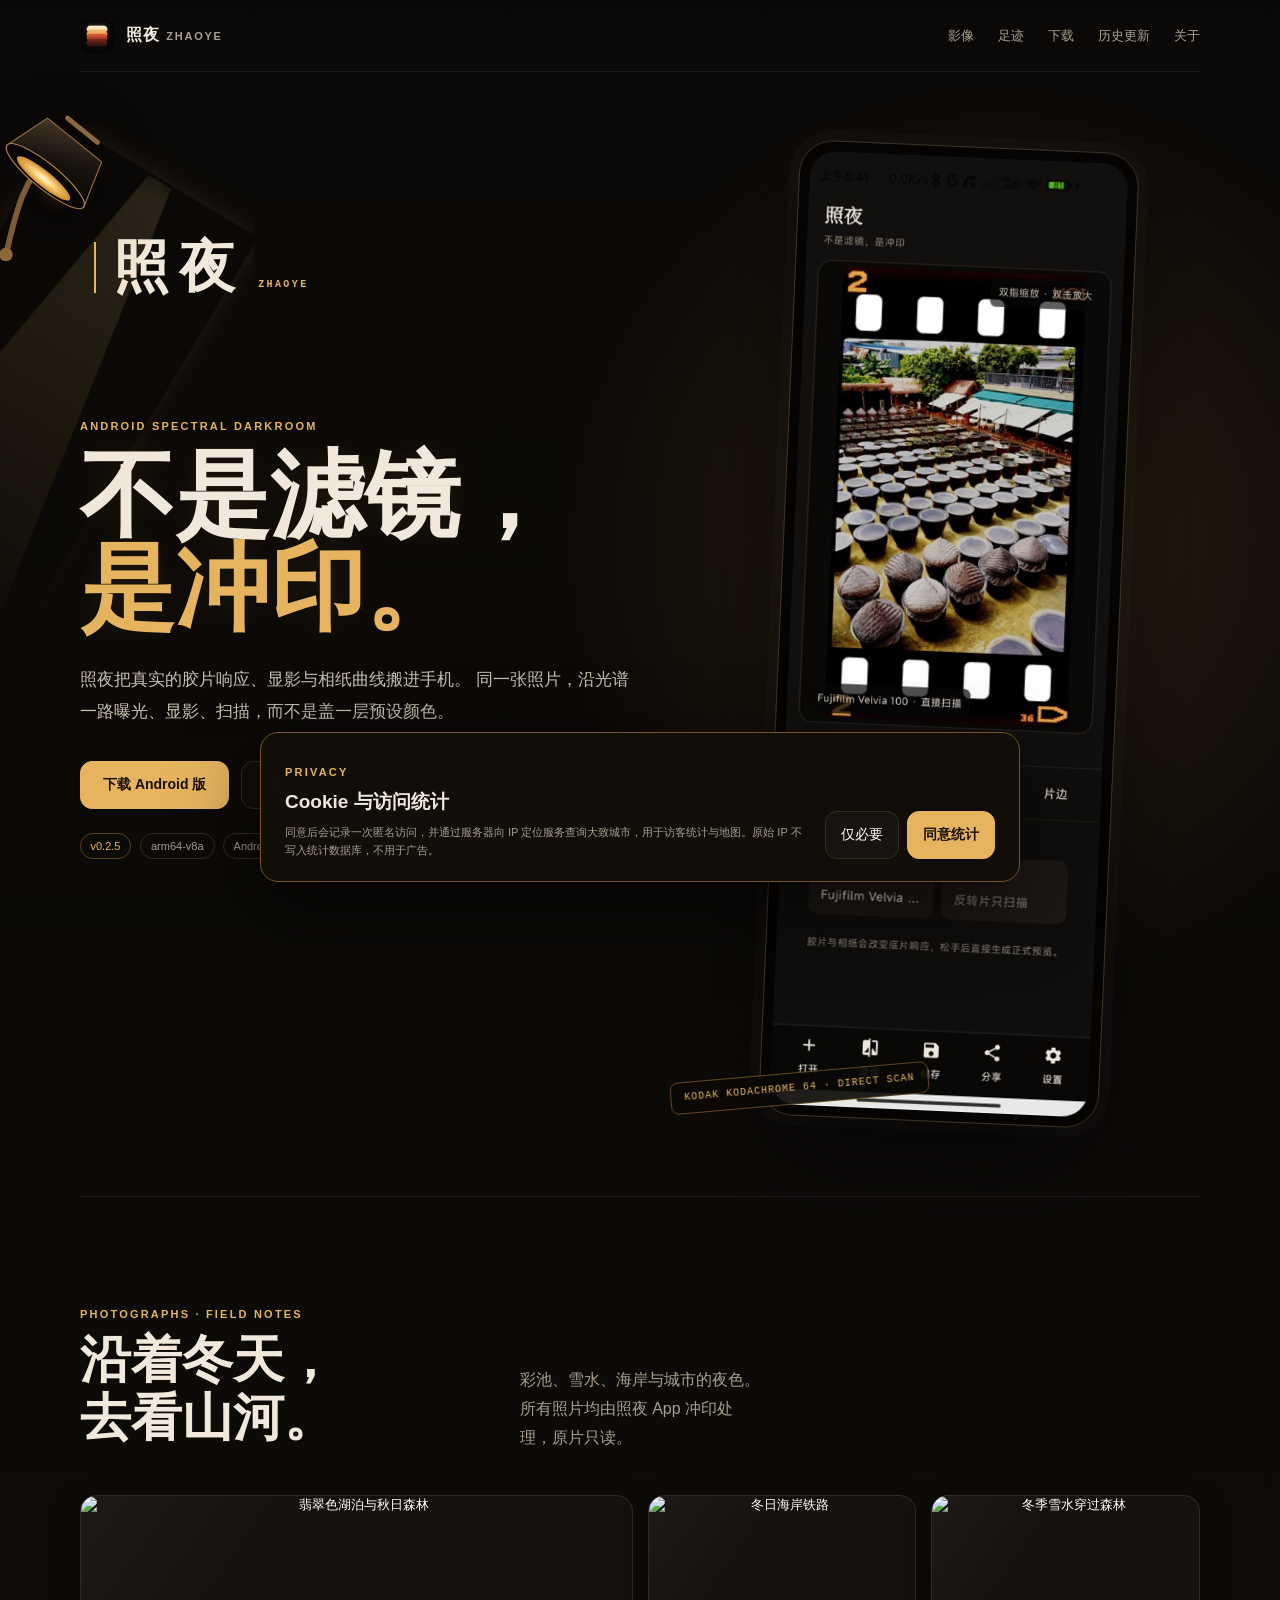
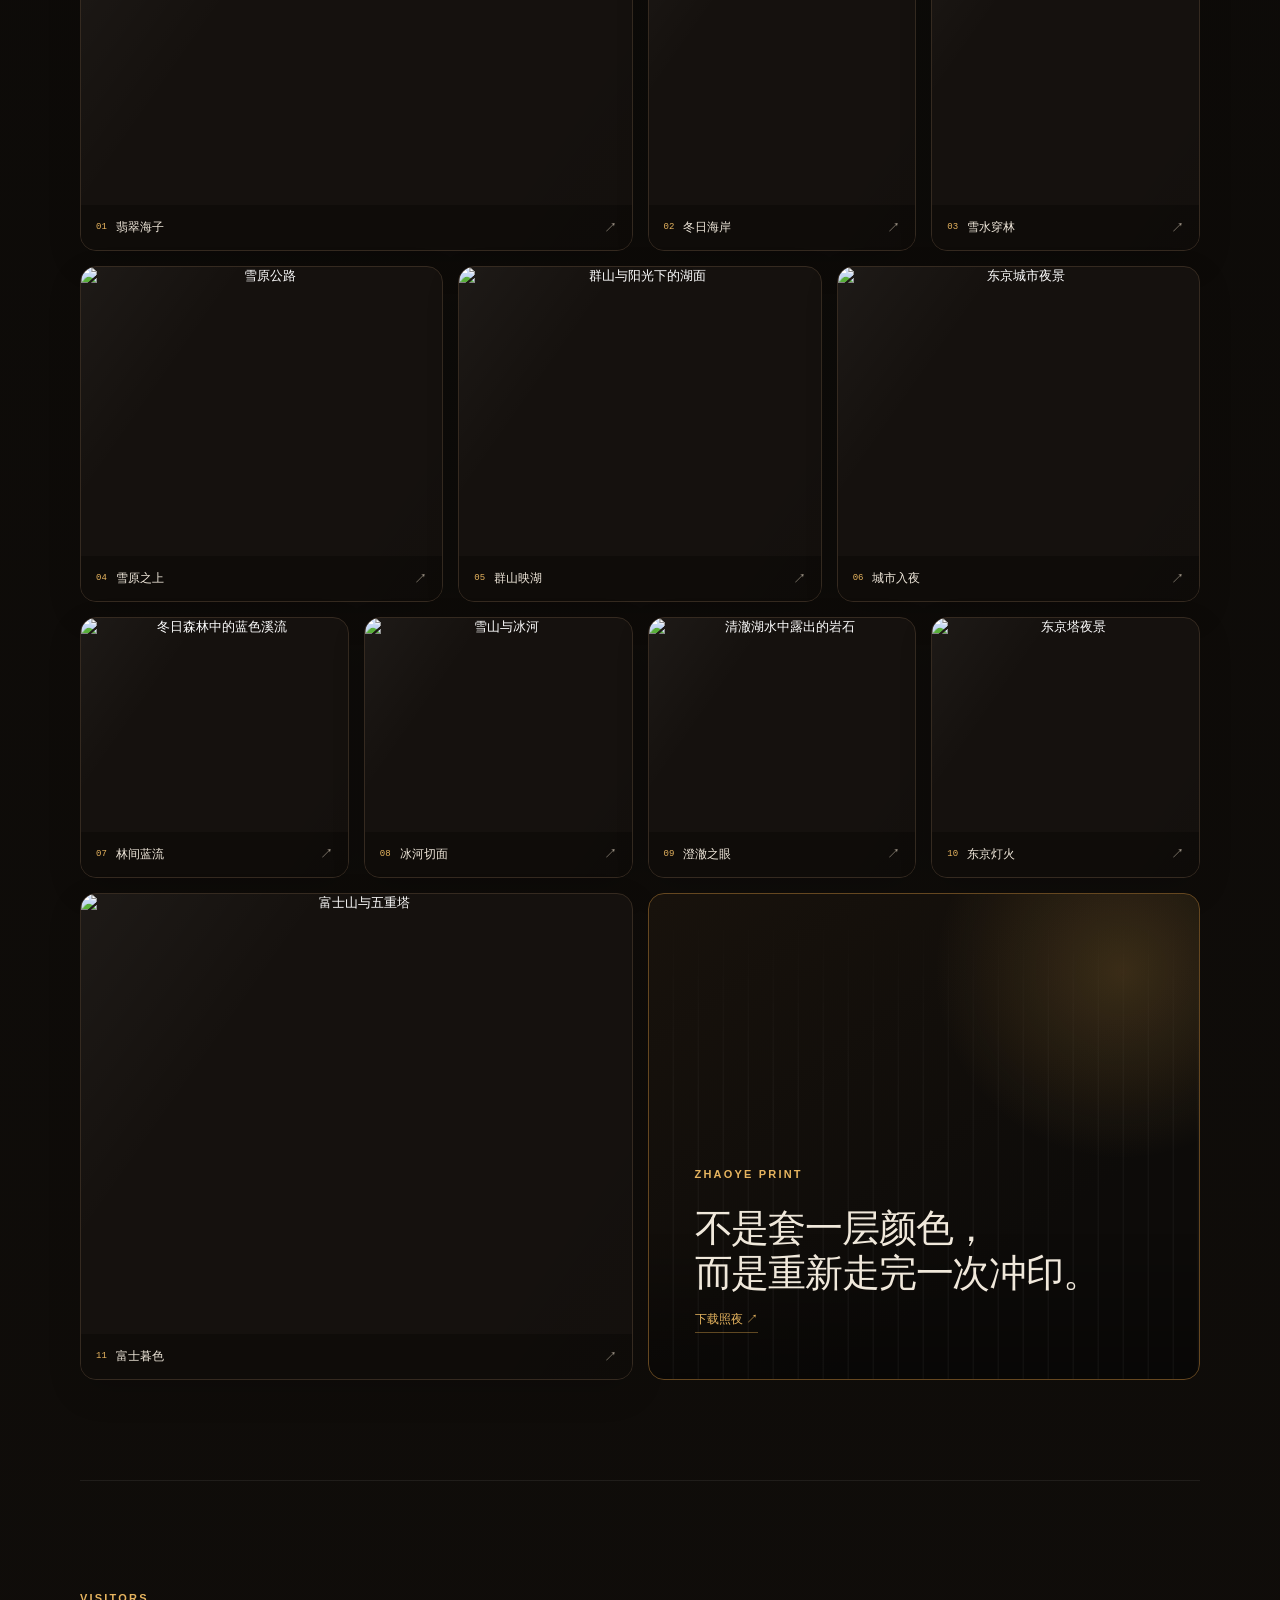
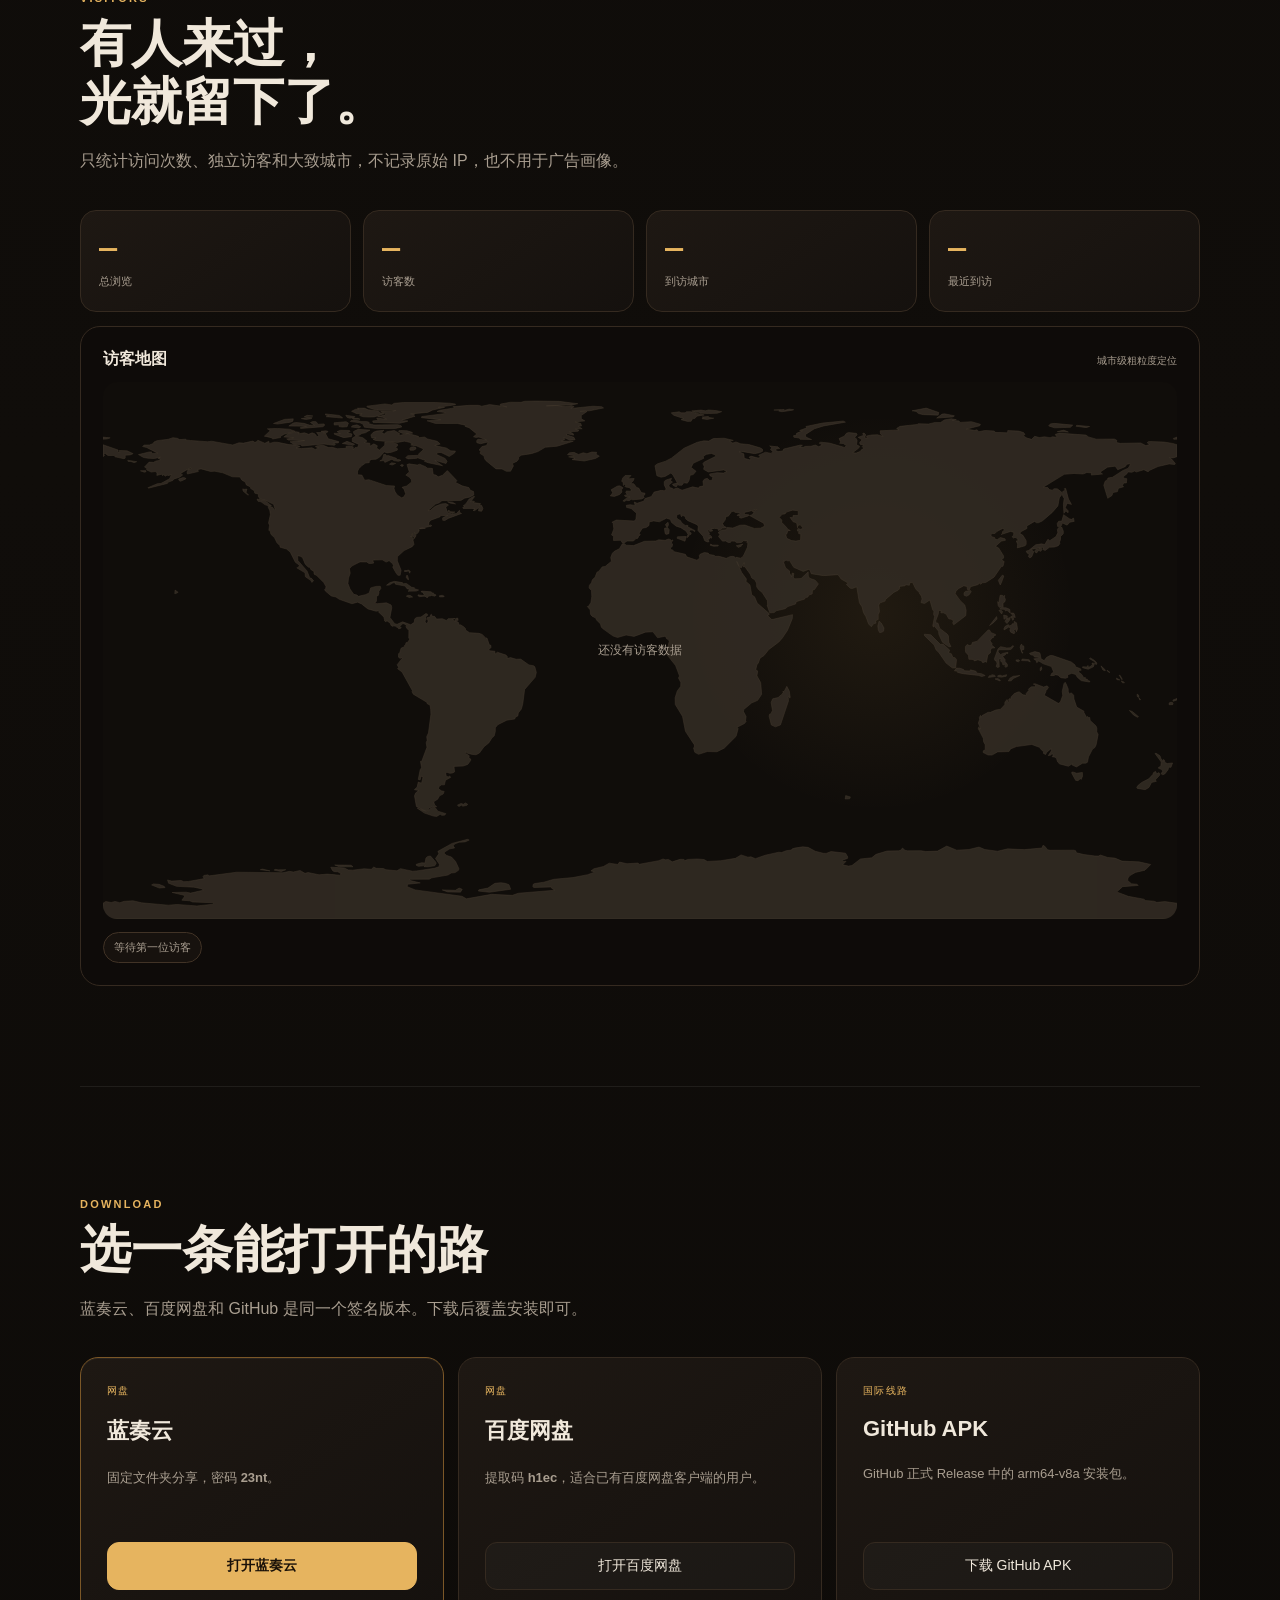
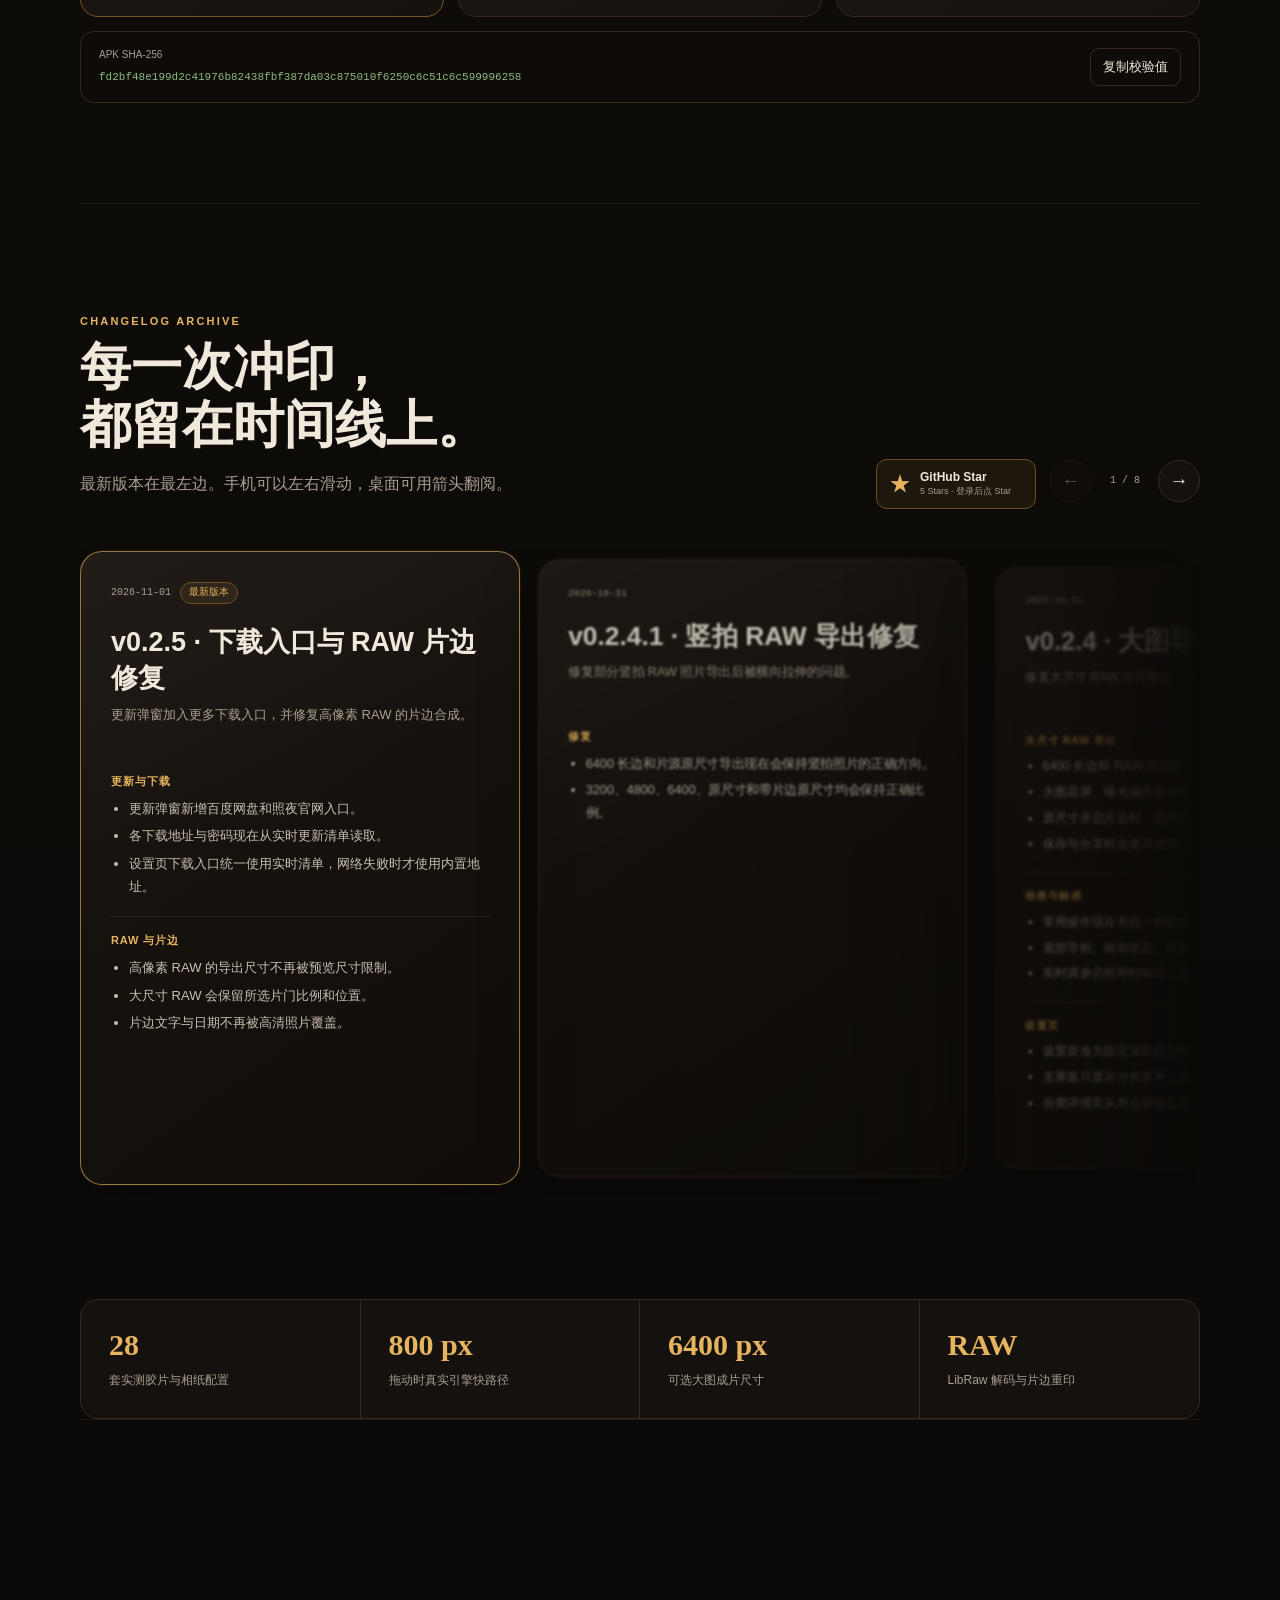
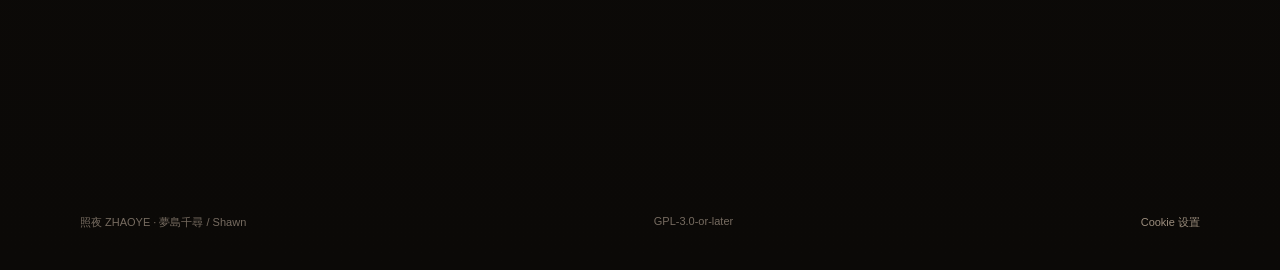
==== site/zhaoye/index.html @ bdcbf0b3 "官网加入九寨沟新图并优化响应式图库" ====
<!doctype html>
<html lang="zh-CN">
<head>
  <meta charset="utf-8">
  <meta name="viewport" content="width=device-width,initial-scale=1">
  <meta name="description" content="照夜 ZHAOYE 是一款在 Android 手机本地运行的胶片暗房 App，支持 RAW、光谱冲印、片边、实时预览与大图导出。提供官方下载地址与更新日志。">
  <meta name="keywords" content="照夜,ZHAOYE,照夜App,胶片App,胶片模拟,手机暗房,RAW处理,Android摄影App">
  <meta name="robots" content="index,follow,max-image-preview:large">
  <meta name="application-name" content="照夜 ZHAOYE">
  <meta name="theme-color" content="#0b0907">
  <link rel="canonical" href="https://zhaoye.8889.hair/">
  <meta property="og:type" content="website">
  <meta property="og:locale" content="zh_CN">
  <meta property="og:site_name" content="照夜 ZHAOYE">
  <meta property="og:title" content="照夜 ZHAOYE｜Android 胶片暗房 App">
  <meta property="og:description" content="不是滤镜，是冲印。照夜在手机本地运行真实的光谱胶片暗房，支持 RAW、片边与大图导出。">
  <meta property="og:url" content="https://zhaoye.8889.hair/">
  <meta property="og:image" content="https://zhaoye.8889.hair/assets/screenshot.jpg">
  <meta name="twitter:card" content="summary_large_image">
  <meta name="twitter:title" content="照夜 ZHAOYE｜Android 胶片暗房 App">
  <meta name="twitter:description" content="不是滤镜，是冲印。手机本地运行的胶片与 RAW 冲印工作流。">
  <meta name="twitter:image" content="https://zhaoye.8889.hair/assets/screenshot.jpg">
  <title>照夜 ZHAOYE｜Android 胶片暗房 App 下载与更新</title>
  <link rel="icon" href="assets/app-icon.png">
  <link rel="stylesheet" href="styles.css?v=20261101-gallery">
  <script type="application/ld+json">
    {
      "@context": "https://schema.org",
      "@type": "SoftwareApplication",
      "name": "照夜 ZHAOYE",
      "alternateName": ["照夜", "照夜 App", "ZHAOYE 胶片暗房"],
      "description": "在 Android 手机本地运行光谱胶片冲印流程的摄影 App，支持 RAW、片边、实时预览和大图导出。",
      "url": "https://zhaoye.8889.hair/",
      "downloadUrl": "https://github.com/Shawn-SU-1/zhaoye/releases/latest",
      "applicationCategory": "MultimediaApplication",
      "operatingSystem": "Android 8.0+",
      "softwareRequirements": "arm64-v8a, Vulkan 1.1",
      "isAccessibleForFree": true,
      "offers": {
        "@type": "Offer",
        "price": "0",
        "priceCurrency": "CNY"
      },
      "author": {
        "@type": "Person",
        "name": "夢島千尋 / Shawn",
        "url": "https://github.com/Shawn-SU-1"
      },
      "sameAs": [
        "https://github.com/Shawn-SU-1/zhaoye"
      ],
      "image": "https://zhaoye.8889.hair/assets/screenshot.jpg"
    }
  </script>
</head>
<body>
  <header class="nav shell">
    <a class="brand" href="./" aria-label="照夜首页">
      <img src="assets/app-icon.png" alt="">
      <span>照夜 <b>ZHAOYE</b></span>
    </a>
    <nav>
      <a href="#gallery">影像</a>
      <a href="#visitors">足迹</a>
      <a href="#download">下载</a>
      <a href="#changes">历史更新</a>
      <a href="#about">关于</a>
    </nav>
  </header>

  <main>
    <section class="hero shell">
      <div class="hero-copy">
        <div class="hero-lamp" aria-hidden="true">
          <svg viewBox="0 0 180 190" role="presentation">
            <defs>
              <linearGradient id="lamp-body" x1="0" y1="0" x2="1" y2="1">
                <stop offset="0" stop-color="#4c3b2b"/>
                <stop offset=".55" stop-color="#17120e"/>
                <stop offset="1" stop-color="#080706"/>
              </linearGradient>
              <radialGradient id="lamp-lens">
                <stop offset="0" stop-color="#fff8de"/>
                <stop offset=".32" stop-color="#ffd98b"/>
                <stop offset="1" stop-color="#d18b29"/>
              </radialGradient>
            </defs>
            <path class="lamp-arm" d="M31 169 C41 128, 47 93, 77 67"/>
            <g transform="rotate(39 87 77)">
              <path d="M46 47 H118 L133 95 H31 Z" fill="url(#lamp-body)" stroke="#9b7040" stroke-width="1.2"/>
              <ellipse cx="82" cy="95" rx="51" ry="13" fill="#090705" stroke="#ad7e45" stroke-width="1.2"/>
              <ellipse cx="82" cy="98" rx="35" ry="8" fill="url(#lamp-lens)"/>
              <path d="M62 34 H102" stroke="#8b673e" stroke-width="5" stroke-linecap="round"/>
            </g>
            <circle cx="31" cy="169" r="7" fill="#8d6738"/>
          </svg>
          <span class="lamp-glow"></span>
          <span class="lamp-beam"></span>
        </div>
        <div class="hero-stamp" aria-label="照夜">
          <span>照夜</span>
          <small>ZHAOYE</small>
        </div>
        <p class="eyebrow">ANDROID SPECTRAL DARKROOM</p>
        <h1 class="hero-title">不是滤镜，<br><em>是冲印。</em></h1>
        <p class="lede">
          照夜把真实的胶片响应、显影与相纸曲线搬进手机。
          同一张照片，沿光谱一路曝光、显影、扫描，而不是盖一层预设颜色。
        </p>
        <div class="hero-actions">
          <a class="button primary" href="#download">下载 Android 版</a>
          <a class="button quiet" href="https://github.com/Shawn-SU-1/zhaoye" rel="noreferrer">查看源码</a>
        </div>
        <div class="meta-line">
          <span id="version-badge">v0.2.5</span>
          <span>arm64-v8a</span>
          <span>Android 8.0+</span>
          <span>Vulkan 1.1</span>
        </div>
      </div>
      <div class="hero-visual">
        <div class="device">
          <img src="assets/screenshot.jpg" alt="照夜单屏暗房界面">
        </div>
        <div class="film-label">KODAK KODACHROME 64 · DIRECT SCAN</div>
      </div>
    </section>

    <section id="gallery" class="gallery-section shell">
      <div class="section-head gallery-head">
        <div>
          <p class="eyebrow">PHOTOGRAPHS · FIELD NOTES</p>
          <h2>沿着冬天，<br>去看山河。</h2>
        </div>
        <p>彩池、雪水、海岸与城市的夜色。所有照片均由照夜 App 冲印处理，原片只读。</p>
      </div>
      <div class="gallery-mobile-controls">
        <span>左右滑动 · 点击看大图</span>
        <b id="gallery-position">01 / 12</b>
        <i class="gallery-progress"><span id="gallery-progress"></span></i>
        <div>
          <button id="gallery-prev" type="button" aria-label="上一张照片">←</button>
          <button id="gallery-next" type="button" aria-label="下一张照片">→</button>
        </div>
      </div>
      <div class="gallery-grid">
        <figure>
          <button type="button" data-full="https://pub-861b9af8d24447979ff0d1f294ffdbcf.r2.dev/031a0d730cb34bd0f26c69a34df34408.jpg">
            <img src="https://pub-861b9af8d24447979ff0d1f294ffdbcf.r2.dev/031a0d730cb34bd0f26c69a34df34408.jpg" alt="翡翠色湖泊与秋日森林" loading="lazy" decoding="async">
          </button>
          <figcaption><span>01</span>翡翠海子</figcaption>
        </figure>
        <figure>
          <button type="button" data-full="https://pub-861b9af8d24447979ff0d1f294ffdbcf.r2.dev/0e3d41a50d75f4ae4836c3f131570659.jpg">
            <img src="https://pub-861b9af8d24447979ff0d1f294ffdbcf.r2.dev/0e3d41a50d75f4ae4836c3f131570659.jpg" alt="冬日海岸铁路" loading="lazy" decoding="async">
          </button>
          <figcaption><span>02</span>冬日海岸</figcaption>
        </figure>
        <figure>
          <button type="button" data-full="https://pub-861b9af8d24447979ff0d1f294ffdbcf.r2.dev/4672919cfeb5540bc2773eaec194356a.jpg">
            <img src="https://pub-861b9af8d24447979ff0d1f294ffdbcf.r2.dev/4672919cfeb5540bc2773eaec194356a.jpg" alt="冬季雪水穿过森林" loading="lazy" decoding="async">
          </button>
          <figcaption><span>03</span>雪水穿林</figcaption>
        </figure>
        <figure>
          <button type="button" data-full="https://pub-861b9af8d24447979ff0d1f294ffdbcf.r2.dev/4d706a786484b71d55e93bc6aab0d02e.jpg">
            <img src="https://pub-861b9af8d24447979ff0d1f294ffdbcf.r2.dev/4d706a786484b71d55e93bc6aab0d02e.jpg" alt="雪原公路" loading="lazy" decoding="async">
          </button>
          <figcaption><span>04</span>雪原之上</figcaption>
        </figure>
        <figure>
          <button type="button" data-full="https://pub-861b9af8d24447979ff0d1f294ffdbcf.r2.dev/71b0bfb2e49ffa8ec95332f77ddcd96a.jpg">
            <img src="https://pub-861b9af8d24447979ff0d1f294ffdbcf.r2.dev/71b0bfb2e49ffa8ec95332f77ddcd96a.jpg" alt="群山与阳光下的湖面" loading="lazy" decoding="async">
          </button>
          <figcaption><span>05</span>群山映湖</figcaption>
        </figure>
        <figure>
          <button type="button" data-full="https://pub-861b9af8d24447979ff0d1f294ffdbcf.r2.dev/7a512f96c36ece5e28bcdfd2f0914948.jpg">
            <img src="https://pub-861b9af8d24447979ff0d1f294ffdbcf.r2.dev/7a512f96c36ece5e28bcdfd2f0914948.jpg" alt="东京城市夜景" loading="lazy" decoding="async">
          </button>
          <figcaption><span>06</span>城市入夜</figcaption>
        </figure>
        <figure>
          <button type="button" data-full="https://pub-861b9af8d24447979ff0d1f294ffdbcf.r2.dev/a8fb7be42e872f2de0e9de10c440f684.jpg">
            <img src="https://pub-861b9af8d24447979ff0d1f294ffdbcf.r2.dev/a8fb7be42e872f2de0e9de10c440f684.jpg" alt="冬日森林中的蓝色溪流" loading="lazy" decoding="async">
          </button>
          <figcaption><span>07</span>林间蓝流</figcaption>
        </figure>
        <figure>
          <button type="button" data-full="https://pub-861b9af8d24447979ff0d1f294ffdbcf.r2.dev/80668023f0367ea194d72bb52db6618a.jpg">
            <img src="https://pub-861b9af8d24447979ff0d1f294ffdbcf.r2.dev/80668023f0367ea194d72bb52db6618a.jpg" alt="雪山与冰河" loading="lazy" decoding="async">
          </button>
          <figcaption><span>08</span>冰河切面</figcaption>
        </figure>
        <figure>
          <button type="button" data-full="https://pub-861b9af8d24447979ff0d1f294ffdbcf.r2.dev/f410b9d9e870cf51cba4da58d812938f.jpg">
            <img src="https://pub-861b9af8d24447979ff0d1f294ffdbcf.r2.dev/f410b9d9e870cf51cba4da58d812938f.jpg" alt="清澈湖水中露出的岩石" loading="lazy" decoding="async">
          </button>
          <figcaption><span>09</span>澄澈之眼</figcaption>
        </figure>
        <figure>
          <button type="button" data-full="https://pub-861b9af8d24447979ff0d1f294ffdbcf.r2.dev/bb24f2c8ebb71897b13da076ac7491f7.jpg">
            <img src="https://pub-861b9af8d24447979ff0d1f294ffdbcf.r2.dev/bb24f2c8ebb71897b13da076ac7491f7.jpg" alt="东京塔夜景" loading="lazy" decoding="async">
          </button>
          <figcaption><span>10</span>东京灯火</figcaption>
        </figure>
        <figure>
          <button type="button" data-full="https://pub-861b9af8d24447979ff0d1f294ffdbcf.r2.dev/d972ff0fe7976a5249550d167d0b1ef0.jpg">
            <img src="https://pub-861b9af8d24447979ff0d1f294ffdbcf.r2.dev/d972ff0fe7976a5249550d167d0b1ef0.jpg" alt="富士山与五重塔" loading="lazy" decoding="async">
          </button>
          <figcaption><span>11</span>富士暮色</figcaption>
        </figure>
        <article class="gallery-end">
          <p class="eyebrow">ZHAOYE PRINT</p>
          <h3>不是套一层颜色，<br>而是重新走完一次冲印。</h3>
          <a href="#download">下载照夜 <span>↗</span></a>
        </article>
      </div>
    </section>

    <section id="visitors" class="visitor-section shell">
      <div class="section-head visitor-head">
        <p class="eyebrow">VISITORS</p>
        <h2>有人来过，<br>光就留下了。</h2>
        <p>只统计访问次数、独立访客和大致城市，不记录原始 IP，也不用于广告画像。</p>
      </div>
      <div class="visitor-stats" aria-live="polite">
        <article><strong id="stat-views">—</strong><span>总浏览</span></article>
        <article><strong id="stat-visitors">—</strong><span>访客数</span></article>
        <article><strong id="stat-cities">—</strong><span>到访城市</span></article>
        <article><strong id="stat-updated">—</strong><span>最近到访</span></article>
      </div>
      <div class="visitor-map-card">
        <div class="map-title">
          <h3>访客地图</h3>
          <span>城市级粗粒度定位</span>
        </div>
        <div id="visitor-map" class="visitor-map">
          <img src="assets/world-map.svg" alt="世界地图">
          <div id="visitor-map-points" class="visitor-map-points"></div>
          <p id="visitor-map-empty" class="visitor-map-empty">还没有访客数据</p>
        </div>
        <div id="visitor-places" class="visitor-places">
          <span class="place-empty">等待第一位访客</span>
        </div>
      </div>
    </section>

    <section id="download" class="download-section shell">
      <div class="section-head">
        <p class="eyebrow">DOWNLOAD</p>
        <h2>选一条能打开的路</h2>
        <p>蓝奏云、百度网盘和 GitHub 是同一个签名版本。下载后覆盖安装即可。</p>
      </div>
      <div class="download-grid">
        <article class="download-card featured">
          <span class="tag">网盘</span>
          <h3>蓝奏云</h3>
          <p>固定文件夹分享，密码 <b>23nt</b>。</p>
          <a class="button primary full" id="lanzou-link" href="https://wwbjy.lanzouv.com/b0hebl34b" rel="noreferrer">打开蓝奏云</a>
        </article>
        <article class="download-card">
          <span class="tag">网盘</span>
          <h3>百度网盘</h3>
          <p>提取码 <b>h1ec</b>，适合已有百度网盘客户端的用户。</p>
          <a class="button quiet full" id="baidu-link" href="https://pan.baidu.com/s/1f_aZvZQsR4no8KrLcxiJHQ?pwd=h1ec" rel="noreferrer">打开百度网盘</a>
        </article>
        <article class="download-card">
          <span class="tag">国际线路</span>
          <h3>GitHub APK</h3>
          <p>GitHub 正式 Release 中的 arm64-v8a 安装包。</p>
          <a class="button quiet full" id="github-release" href="https://github.com/Shawn-SU-1/zhaoye/releases/download/v0.2.5/Zhaoye-0.2.5-arm64-v8a.apk" rel="noreferrer">下载 GitHub APK</a>
        </article>
      </div>

      <div class="checksum">
        <div>
          <span>APK SHA-256</span>
          <code id="sha256">fd2bf48e199d2c41976b82438fbf387da03c875010f6250c6c51c6c599996258</code>
        </div>
        <button id="copy-hash" type="button">复制校验值</button>
      </div>
    </section>

    <section id="changes" class="changes shell">
      <div class="changes-head">
        <div class="section-head">
          <p class="eyebrow">CHANGELOG ARCHIVE</p>
          <h2>每一次冲印，<br>都留在时间线上。</h2>
          <p>最新版本在最左边。手机可以左右滑动，桌面可用箭头翻阅。</p>
        </div>
        <div class="changes-tools">
          <a class="github-star-link" id="github-star" href="https://github.com/Shawn-SU-1/zhaoye" target="_blank" rel="noreferrer">
            <span>★</span>
            <b>GitHub Star</b>
            <small id="star-count">3 Stars · 登录后点 Star</small>
          </a>
          <div class="carousel-controls" aria-label="更新记录翻页">
            <button id="changes-prev" type="button" aria-label="上一版">←</button>
            <span id="changes-position">1 / 5</span>
            <button id="changes-next" type="button" aria-label="下一版">→</button>
          </div>
        </div>
      </div>
      <div class="changelog-viewport">
        <div id="changelog-track" class="changelog-track" tabindex="0" aria-label="历史更新日志">
          <article class="release-card release-loading">正在读取更新记录…</article>
        </div>
      </div>
    </section>

    <section class="features shell">
      <article><b>28</b><span>套实测胶片与相纸配置</span></article>
      <article><b>800 px</b><span>拖动时真实引擎快路径</span></article>
      <article><b>6400 px</b><span>可选大图成片尺寸</span></article>
      <article><b>RAW</b><span>LibRaw 解码与片边重印</span></article>
    </section>

    <section id="about" class="about shell">
      <div>
        <p class="eyebrow">ABOUT ZHAOYE</p>
        <h2>让一张底片<br>重新被照亮。</h2>
      </div>
      <div class="about-copy">
        <p>照夜，取自唐玄宗的名马「照夜白」。这间手机暗房也得先把光放进去，影才会浮出来。</p>
        <p>签名证书 SHA-256：<code>c4b5c76576838005bf90de0a55331341d9b3132e0ace0077a581385f3b43ca65</code></p>
      </div>
    </section>
  </main>

  <footer class="shell">
    <span>照夜 ZHAOYE · 夢島千尋 / Shawn</span>
    <span>GPL-3.0-or-later</span>
    <button id="consent-settings" type="button">Cookie 设置</button>
  </footer>

  <aside id="cookie-consent" class="cookie-consent" aria-live="polite" hidden>
    <div>
      <p class="eyebrow">PRIVACY</p>
      <h3>Cookie 与访问统计</h3>
      <p>同意后会记录一次匿名访问，并通过服务器向 IP 定位服务查询大致城市，用于访客统计与地图。原始 IP 不写入统计数据库，不用于广告。</p>
    </div>
    <div class="cookie-actions">
      <button id="consent-essential" type="button" class="button quiet">仅必要</button>
      <button id="consent-accept" type="button" class="button primary">同意统计</button>
    </div>
  </aside>

  <div id="photo-lightbox" class="photo-lightbox" role="dialog" aria-modal="true" aria-label="照片大图" hidden>
    <button class="lightbox-close" type="button" aria-label="关闭">×</button>
    <button class="lightbox-nav lightbox-prev" type="button" aria-label="上一张照片">←</button>
    <button class="lightbox-nav lightbox-next" type="button" aria-label="下一张照片">→</button>
    <img id="lightbox-image" src="" alt="">
    <div class="lightbox-caption">
      <span id="lightbox-index">01 / 11</span>
      <b id="lightbox-name"></b>
    </div>
  </div>

  <script src="app.js?v=20261101-gallery"></script>
</body>
</html>
---- site/zhaoye/styles.css ----
:root {
  color-scheme: dark;
  --ink: #0b0907;
  --panel: #15110e;
  --panel-2: #1e1813;
  --bone: #f0e8db;
  --faint: #a99e90;
  --amber: #e6b45f;
  --line: #352a20;
  --safe: #8dbb83;
}

* { box-sizing: border-box; }
html { scroll-behavior: smooth; }
body {
  margin: 0;
  overflow-x: clip;
  background:
    radial-gradient(circle at 78% 8%, rgba(177, 116, 42, .18), transparent 28rem),
    linear-gradient(180deg, #0b0907 0%, #100d0a 55%, #0b0907 100%);
  color: var(--bone);
  font-family: "Noto Sans SC", "PingFang SC", "Microsoft YaHei", sans-serif;
}
a { color: inherit; text-decoration: none; }
.shell { width: min(1120px, calc(100% - 40px)); margin-inline: auto; }
section[id] { scroll-margin-top: 90px; }

.nav {
  position: sticky;
  top: 0;
  z-index: 60;
  min-height: 72px;
  display: flex;
  align-items: center;
  justify-content: space-between;
  border-bottom: 1px solid rgba(255,255,255,.07);
  transition: border-color .25s ease;
}
.nav::before {
  content: "";
  position: absolute;
  inset: 0;
  z-index: -1;
  border-radius: 0 0 14px 14px;
  background: rgba(11,9,7,.78);
  box-shadow: 0 10px 34px rgba(0,0,0,.2);
  backdrop-filter: blur(14px) saturate(1.08);
  opacity: 0;
  transition: opacity .25s ease;
}
.nav.is-scrolled { border-color: rgba(230,180,95,.2); }
.nav.is-scrolled::before { opacity: 1; }
.brand { display: flex; align-items: center; gap: 12px; font-weight: 700; letter-spacing: .08em; }
.brand img { width: 34px; height: 34px; border-radius: 10px; }
.brand b { color: var(--faint); font-size: 11px; letter-spacing: .16em; }
.nav nav { display: flex; gap: 24px; color: var(--faint); font-size: 13px; }
.nav nav a {
  position: relative;
  padding-block: 8px;
  transition: color .2s ease;
}
.nav nav a::after {
  content: "";
  position: absolute;
  left: 0;
  right: 0;
  bottom: 1px;
  height: 1px;
  background: var(--amber);
  transform: scaleX(0);
  transform-origin: center;
  transition: transform .22s cubic-bezier(.22,1,.36,1);
}
.nav nav a:hover,
.nav nav a.is-active { color: var(--amber); }
.nav nav a:hover::after,
.nav nav a.is-active::after { transform: scaleX(1); }

.hero {
  display: grid;
  grid-template-columns: 1.05fr .95fr;
  gap: 64px;
  align-items: center;
  min-height: 690px;
  padding-block: 74px;
}
.hero-copy { position: relative; }
.hero-lamp {
  position: absolute;
  z-index: 3;
  top: -318px;
  left: -104px;
  width: 174px;
  height: 184px;
  pointer-events: none;
  opacity: 0;
  animation: lamp-strike .62s .12s cubic-bezier(.22,1,.36,1) forwards;
}
.hero-lamp svg {
  position: relative;
  z-index: 2;
  display: block;
  width: 100%;
  height: 100%;
  overflow: visible;
  filter: drop-shadow(0 12px 24px rgba(0,0,0,.65));
}
.lamp-arm {
  fill: none;
  stroke: #7d5b36;
  stroke-width: 6;
  stroke-linecap: round;
}
.lamp-glow {
  position: absolute;
  z-index: 1;
  left: 61px;
  top: 72px;
  width: 42px;
  height: 42px;
  border-radius: 50%;
  background: radial-gradient(circle, rgba(255,241,190,.82), rgba(239,180,82,.22) 38%, transparent 72%);
  filter: blur(8px);
  animation: lamp-breathe 3.2s 1.1s ease-in-out infinite;
}
.lamp-beam {
  position: absolute;
  z-index: 0;
  top: 91px;
  left: 74px;
  width: 220px;
  height: 610px;
  transform: rotate(31deg);
  transform-origin: 50% 0;
  clip-path: polygon(44% 0, 56% 0, 100% 100%, 0 100%);
  background: linear-gradient(
    180deg,
    rgba(255,220,142,.4) 0%,
    rgba(239,180,82,.2) 46%,
    rgba(239,180,82,.06) 74%,
    transparent 100%
  );
  filter: blur(13px);
  mix-blend-mode: screen;
  opacity: 0;
  animation: beam-strike .85s .34s ease-out forwards;
}
.hero-stamp {
  position: absolute;
  top: -167px;
  left: 14px;
  display: flex;
  align-items: flex-end;
  gap: 13px;
  padding-left: 17px;
  border-left: 2px solid var(--amber);
  opacity: 0;
  animation: hero-rise .72s .2s cubic-bezier(.22,1,.36,1) forwards;
}
.hero-stamp span {
  font: 600 56px/.9 "Noto Serif SC", "Songti SC", serif;
  letter-spacing: .18em;
  color: var(--bone);
}
.hero-stamp small {
  padding-bottom: 3px;
  color: var(--amber);
  font: 700 10px/1 ui-monospace, monospace;
  letter-spacing: .24em;
}
.eyebrow { color: var(--amber); font-size: 11px; letter-spacing: .2em; font-weight: 700; }
h1 { font: 700 clamp(54px, 7.4vw, 104px)/.98 "Noto Serif SC", "Songti SC", serif; margin: 18px 0 28px; }
h1 em { color: var(--amber); font-style: normal; }
.hero-title {
  animation: title-expose 1.05s .56s cubic-bezier(.22,1,.36,1) both;
}
h2 { font: 600 clamp(32px, 4vw, 54px)/1.13 "Noto Serif SC", "Songti SC", serif; margin: 10px 0 14px; }
.lede { max-width: 580px; color: #c8beb1; font-size: 17px; line-height: 1.9; }
.hero-actions { display: flex; flex-wrap: wrap; gap: 12px; margin-top: 32px; }
.button {
  display: inline-flex;
  align-items: center;
  justify-content: center;
  min-height: 48px;
  padding: 0 22px;
  border: 1px solid var(--line);
  border-radius: 12px;
  font-size: 14px;
  transition: transform .18s ease, border-color .2s ease, background .2s ease, box-shadow .2s ease;
}
.button:hover { transform: translateY(-1px); border-color: var(--amber); }
.button.primary { background: var(--amber); color: #1a1108; border-color: var(--amber); font-weight: 700; }
.button.primary:hover { box-shadow: 0 10px 30px rgba(230,180,95,.14); }
.button:active { transform: translateY(0) scale(.98); }
.button.quiet { background: rgba(255,255,255,.025); }
.button.full { width: 100%; }
.meta-line { display: flex; flex-wrap: wrap; gap: 8px; margin-top: 24px; }
.meta-line span { color: var(--faint); border: 1px solid var(--line); border-radius: 999px; padding: 6px 10px; font-size: 11px; }
#version-badge { color: var(--amber); border-color: #5a4122; }

.hero-visual { position: relative; display: flex; justify-content: center; }
.device {
  width: min(340px, 82vw);
  padding: 10px;
  border: 1px solid #403326;
  border-radius: 34px;
  background: #050403;
  box-shadow: 0 44px 100px rgba(0,0,0,.55), 0 0 0 10px rgba(255,255,255,.025);
  transform: rotate(2.5deg);
}
.device img { display: block; width: 100%; border-radius: 26px; }
.film-label {
  position: absolute;
  bottom: 18px;
  left: -28px;
  padding: 9px 13px;
  border: 1px solid #604521;
  border-radius: 8px;
  background: rgba(10,8,6,.9);
  color: var(--amber);
  font: 10px/1.2 ui-monospace, monospace;
  letter-spacing: .1em;
  transform: rotate(-5deg);
}
.hero-copy > .eyebrow { animation: hero-rise .62s .48s cubic-bezier(.22,1,.36,1) both; }
.hero .lede { animation: hero-rise .68s .76s cubic-bezier(.22,1,.36,1) both; }
.hero-actions { animation: hero-rise .68s .9s cubic-bezier(.22,1,.36,1) both; }
.meta-line { animation: hero-rise .68s 1.02s cubic-bezier(.22,1,.36,1) both; }
.device { opacity: 0; animation: device-expose 1.05s .4s cubic-bezier(.22,1,.36,1) forwards; }
.film-label { opacity: 0; animation: label-in .62s 1.05s ease-out forwards; }

@keyframes lamp-strike {
  0% { opacity: 0; transform: translate(-8px, 10px) scale(.94); }
  100% { opacity: 1; transform: translate(0, 0) scale(1); }
}
@keyframes lamp-breathe {
  0%, 100% { opacity: .58; transform: scale(.9); }
  50% { opacity: .9; transform: scale(1.08); }
}
@keyframes beam-strike {
  0% { opacity: 0; transform: rotate(31deg) scaleY(.08); }
  58% { opacity: .58; }
  100% { opacity: .34; transform: rotate(31deg) scaleY(1); }
}
@keyframes title-expose {
  0% { opacity: .24; filter: brightness(.35); text-shadow: none; }
  48% { opacity: 1; filter: brightness(1.22); text-shadow: 0 0 26px rgba(239,180,82,.16); }
  100% { opacity: 1; filter: brightness(1); text-shadow: 0 0 30px rgba(239,180,82,.08); }
}
@keyframes hero-rise {
  0% { opacity: 0; transform: translateY(10px); }
  100% { opacity: 1; transform: translateY(0); }
}
@keyframes device-expose {
  0% { opacity: 0; filter: brightness(.7); transform: translateY(24px) scale(.94) rotate(2.5deg); }
  100% { opacity: 1; filter: brightness(1); transform: translateY(0) scale(1) rotate(2.5deg); }
}
@keyframes label-in {
  0% { opacity: 0; transform: translateY(7px) rotate(-5deg); }
  100% { opacity: 1; transform: translateY(0) rotate(-5deg); }
}

.reveal {
  opacity: 0;
  transform: translateY(14px);
  transition:
    opacity .56s ease var(--reveal-delay, 0ms),
    transform .64s cubic-bezier(.22,1,.36,1) var(--reveal-delay, 0ms);
}
.reveal.is-visible {
  opacity: 1;
  transform: translateY(0);
}

.gallery-section { padding-block: 100px; border-top: 1px solid rgba(255,255,255,.07); }
.gallery-head {
  max-width: none;
  display: flex;
  align-items: flex-end;
  justify-content: space-between;
  gap: 44px;
}
.gallery-head > div { flex: 0 1 560px; }
.gallery-head > p { flex: 1 1 340px; max-width: 440px; margin: 0 0 8px; }
.gallery-mobile-controls { display: none; }
.gallery-grid {
  display: grid;
  grid-template-columns: repeat(12, minmax(0, 1fr));
  gap: 15px;
  min-width: 0;
  align-items: stretch;
}
.gallery-grid > figure {
  grid-column: span 3;
  position: relative;
  display: flex;
  flex-direction: column;
  margin: 0;
  min-width: 0;
  overflow: hidden;
  border: 1px solid var(--line);
  border-radius: 16px;
  background: var(--panel);
  box-shadow: 0 12px 34px rgba(0, 0, 0, .14);
  transition: border-color .35s ease, box-shadow .35s ease, transform .45s cubic-bezier(.22,1,.36,1);
}
.gallery-grid > figure:nth-child(1),
.gallery-grid > figure:nth-child(11) { grid-column: span 6; }
.gallery-grid > figure:nth-child(4),
.gallery-grid > figure:nth-child(5),
.gallery-grid > figure:nth-child(6) { grid-column: span 4; }
.gallery-grid figure::after {
  content: "";
  position: absolute;
  inset: 0;
  pointer-events: none;
  border-radius: inherit;
  background: linear-gradient(125deg, rgba(255,255,255,.07), transparent 28%, transparent 72%, rgba(0,0,0,.12));
  opacity: .55;
  transition: opacity .35s ease;
}
.gallery-grid figure:hover {
  transform: translateY(-4px);
  border-color: rgba(222, 167, 76, .58);
  box-shadow: 0 24px 54px rgba(0, 0, 0, .32);
}
.gallery-grid figure:hover::after { opacity: .85; }
.gallery-grid figure:nth-child(1) button { aspect-ratio: 16 / 9; }
.gallery-grid figure:nth-child(n+2) button { aspect-ratio: 5 / 4; }
.gallery-grid figure button {
  flex: 1;
  min-height: 0;
  position: relative;
  z-index: 1;
}
.gallery-grid button {
  display: block;
  width: 100%;
  max-width: 100%;
  padding: 0;
  border: 0;
  background: transparent;
  cursor: zoom-in;
}
.gallery-grid img {
  display: block;
  width: 100%;
  height: 100%;
  object-fit: cover;
  transition: transform .72s cubic-bezier(.22,1,.36,1), filter .5s ease;
}
.gallery-grid figure:hover img { transform: scale(1.035); filter: brightness(1.07) saturate(1.03); }
.gallery-grid button:active img { transform: scale(.985); }
.gallery-grid button:focus-visible { outline: 2px solid var(--amber); outline-offset: -5px; }
.gallery-grid figcaption {
  display: flex;
  align-items: center;
  gap: 9px;
  padding: 13px 15px;
  color: var(--bone);
  font-size: 12px;
  min-height: 45px;
  background: rgba(15, 12, 9, .94);
}
.gallery-grid figcaption span { color: var(--amber); font: 9px/1 ui-monospace, monospace; }
.gallery-grid figcaption::after {
  content: "↗";
  margin-left: auto;
  color: var(--faint);
  font-size: 13px;
  transition: color .25s ease, transform .25s ease;
}
.gallery-grid figure:hover figcaption::after {
  color: var(--amber);
  transform: translate(2px, -2px);
}
.gallery-end {
  grid-column: span 6;
  position: relative;
  min-height: 260px;
  overflow: hidden;
  display: flex;
  flex-direction: column;
  justify-content: flex-end;
  gap: 15px;
  padding: clamp(24px, 4vw, 46px);
  border: 1px solid #654720;
  border-radius: 16px;
  background:
    radial-gradient(circle at 86% 16%, rgba(222,167,76,.2), transparent 30%),
    linear-gradient(145deg, #18120c, #0d0b09 70%);
}
.gallery-end::before {
  content: "";
  position: absolute;
  inset: 0;
  background:
    repeating-linear-gradient(90deg, transparent 0 23px, rgba(255,255,255,.035) 24px 25px),
    linear-gradient(transparent 70%, rgba(0,0,0,.35));
  mask-image: linear-gradient(to bottom, transparent, #000 45%);
  pointer-events: none;
}
.gallery-end > * { position: relative; z-index: 1; }
.gallery-end h3 {
  max-width: 520px;
  margin: 0;
  color: var(--bone);
  font: 500 clamp(25px, 3vw, 42px)/1.18 Georgia, "Songti SC", serif;
  letter-spacing: -.03em;
}
.gallery-end a {
  width: max-content;
  color: var(--amber);
  font-size: 12px;
  text-decoration: none;
  border-bottom: 1px solid rgba(222,167,76,.4);
  padding-bottom: 4px;
}
.gallery-end a span { display: inline-block; transition: transform .25s ease; }
.gallery-end a:hover span { transform: translate(2px, -2px); }

.gallery-mobile-controls {
  grid-template-columns: 1fr auto auto;
  align-items: center;
  gap: 9px 12px;
  margin: 0 0 14px;
  color: var(--faint);
  font-size: 10px;
}
.gallery-mobile-controls b {
  color: var(--bone);
  font: 500 10px/1 ui-monospace, monospace;
  letter-spacing: .08em;
}
.gallery-mobile-controls > div { display: flex; gap: 5px; }
.gallery-mobile-controls button {
  width: 34px;
  height: 32px;
  border: 1px solid var(--line);
  border-radius: 9px;
  background: var(--panel);
  color: var(--bone);
  font-size: 16px;
  cursor: pointer;
}
.gallery-mobile-controls button:disabled { opacity: .3; cursor: default; }
.gallery-progress {
  grid-column: 1 / -1;
  display: block;
  height: 1px;
  overflow: hidden;
  background: rgba(255,255,255,.1);
}
.gallery-progress > span {
  display: block;
  width: 8.333%;
  height: 100%;
  background: var(--amber);
  transform-origin: left center;
  transition: width .24s ease;
}

.visitor-section { padding-block: 100px; border-top: 1px solid rgba(255,255,255,.07); }
.visitor-head { max-width: 680px; }
.visitor-stats {
  display: grid;
  grid-template-columns: repeat(4, minmax(0, 1fr));
  gap: 12px;
}
.visitor-stats article {
  min-width: 0;
  padding: 22px 18px;
  border: 1px solid var(--line);
  border-radius: 16px;
  background: linear-gradient(145deg, var(--panel-2), var(--panel));
}
.visitor-stats strong {
  display: block;
  overflow: hidden;
  color: var(--amber);
  font: 600 30px/1.1 ui-monospace, monospace;
  text-overflow: ellipsis;
  white-space: nowrap;
}
.visitor-stats span { display: block; margin-top: 8px; color: var(--faint); font-size: 11px; }
.visitor-map-card {
  margin-top: 14px;
  padding: 22px;
  border: 1px solid var(--line);
  border-radius: 20px;
  background: #0e0b09;
}
.map-title { display: flex; align-items: baseline; justify-content: space-between; gap: 16px; margin-bottom: 12px; }
.map-title h3 { margin: 0; color: var(--bone); font-size: 16px; }
.map-title span { color: var(--faint); font-size: 10px; }
.visitor-map {
  position: relative;
  width: 100%;
  aspect-ratio: 2 / 1;
  overflow: hidden;
  border-radius: 14px;
  background:
    radial-gradient(circle at 72% 43%, rgba(230,180,95,.08), transparent 24%),
    #100d0a;
}
.visitor-map > img {
  position: absolute;
  inset: 0;
  width: 100%;
  height: 100%;
  object-fit: contain;
  opacity: .88;
}
.visitor-map-points { position: absolute; inset: 0; }
.map-point {
  position: absolute;
  width: var(--size);
  height: var(--size);
  min-width: 9px;
  min-height: 9px;
  padding: 0;
  border: 1px solid #ffd58c;
  border-radius: 50%;
  background: rgba(230,180,95,.9);
  box-shadow: 0 0 14px rgba(230,180,95,.65);
  transform: translate(-50%, -50%);
  cursor: help;
  opacity: 0;
  animation: marker-in .42s var(--marker-delay, 0ms) cubic-bezier(.22,1,.36,1) forwards;
}
.map-point::before {
  content: "";
  position: absolute;
  inset: -9px;
  border: 1px solid rgba(230,180,95,.36);
  border-radius: 50%;
  opacity: 0;
}
.map-point:hover::before,
.map-point:focus-visible::before {
  animation: map-pulse 1.1s ease-out;
}
@keyframes map-pulse {
  0% { transform: scale(.65); opacity: .8; }
  75%, 100% { transform: scale(1.55); opacity: 0; }
}
@keyframes marker-in {
  0% { opacity: 0; transform: translate(-50%, -50%) scale(.45); }
  70% { opacity: 1; transform: translate(-50%, -50%) scale(1.14); }
  100% { opacity: 1; transform: translate(-50%, -50%) scale(1); }
}
@keyframes place-in {
  0% { opacity: 0; transform: translateY(5px); }
  100% { opacity: 1; transform: translateY(0); }
}
.visitor-map-empty {
  position: absolute;
  left: 50%;
  top: 50%;
  margin: 0;
  color: var(--faint);
  font-size: 12px;
  transform: translate(-50%, -50%);
}
.visitor-places { display: flex; flex-wrap: wrap; gap: 7px; margin-top: 13px; }
.visitor-places span {
  display: inline-flex;
  gap: 7px;
  align-items: center;
  padding: 7px 10px;
  border: 1px solid #413326;
  border-radius: 999px;
  background: #17120e;
  color: #c9beb1;
  font-size: 11px;
  animation: place-in .38s cubic-bezier(.22,1,.36,1) both;
}
.visitor-places b { color: var(--amber); font-size: 10px; font-weight: 500; }
.visitor-places .place-empty { color: var(--faint); }

.photo-lightbox {
  position: fixed;
  inset: 0;
  z-index: 70;
  display: grid;
  place-items: center;
  padding: 38px;
  background: rgba(4,3,2,.94);
  backdrop-filter: blur(12px);
  opacity: 0;
  visibility: hidden;
  pointer-events: none;
  transition: opacity .28s ease, visibility .28s step-end;
}
.photo-lightbox.is-open {
  opacity: 1;
  visibility: visible;
  pointer-events: auto;
  transition: opacity .28s ease, visibility 0s;
}
.photo-lightbox[hidden] { display: none; }
.photo-lightbox img {
  max-width: min(94vw, 1500px);
  max-height: 88vh;
  object-fit: contain;
  border-radius: 12px;
  box-shadow: 0 30px 100px rgba(0,0,0,.65);
  opacity: 0;
  transform: translateY(14px) scale(.94);
  transition: opacity .28s ease, transform .34s cubic-bezier(.22,1,.36,1);
}
.photo-lightbox img.is-changing { opacity: .25; transform: translateY(4px) scale(.985); }
.photo-lightbox.is-open img {
  opacity: 1;
  transform: translateY(0) scale(1);
}
.lightbox-nav {
  position: fixed;
  top: 50%;
  z-index: 2;
  width: 48px;
  height: 48px;
  border: 1px solid rgba(255,255,255,.16);
  border-radius: 50%;
  background: rgba(20,16,12,.76);
  color: var(--bone);
  font-size: 20px;
  cursor: pointer;
  transform: translateY(-50%);
  transition: border-color .2s ease, background .2s ease;
}
.lightbox-prev { left: clamp(12px, 3vw, 42px); }
.lightbox-next { right: clamp(12px, 3vw, 42px); }
.lightbox-nav:hover { border-color: var(--amber); background: rgba(35,27,19,.94); }
.lightbox-caption {
  position: fixed;
  left: 50%;
  bottom: 18px;
  z-index: 2;
  display: flex;
  align-items: center;
  gap: 10px;
  max-width: calc(100vw - 150px);
  padding: 8px 12px;
  border: 1px solid rgba(255,255,255,.12);
  border-radius: 999px;
  background: rgba(14,11,9,.82);
  color: var(--bone);
  transform: translateX(-50%);
  backdrop-filter: blur(10px);
}
.lightbox-caption span { color: var(--amber); font: 9px/1 ui-monospace, monospace; }
.lightbox-caption b { overflow: hidden; font-size: 11px; font-weight: 500; text-overflow: ellipsis; white-space: nowrap; }
.lightbox-close {
  position: fixed;
  top: 22px;
  right: 26px;
  width: 46px;
  height: 46px;
  border: 1px solid rgba(255,255,255,.18);
  border-radius: 50%;
  background: rgba(20,16,12,.8);
  color: var(--bone);
  font-size: 26px;
  cursor: pointer;
  z-index: 3;
  transition: transform .2s ease, border-color .2s ease;
}
.lightbox-close:hover {
  transform: rotate(90deg);
  border-color: var(--amber);
}

.download-section, .changes, .about { padding-block: 100px; border-top: 1px solid rgba(255,255,255,.07); }
.section-head { max-width: 680px; margin-bottom: 34px; }
.section-head > p:last-child { color: var(--faint); line-height: 1.8; }
.download-grid {
  display: grid;
  grid-template-columns: repeat(auto-fit, minmax(230px, 1fr));
  gap: 14px;
}
.download-card {
  min-height: 260px;
  padding: 26px;
  display: flex;
  flex-direction: column;
  border: 1px solid var(--line);
  border-radius: 18px;
  background: linear-gradient(145deg, var(--panel-2), var(--panel));
}
.download-card.featured { border-color: #7b5727; box-shadow: inset 0 1px rgba(255,255,255,.05); }
.download-card .tag { color: var(--amber); font-size: 10px; letter-spacing: .14em; }
.download-card h3 { margin: 18px 0 8px; font-size: 22px; }
.download-card p { color: var(--faint); font-size: 13px; line-height: 1.7; flex: 1; }
.download-card small { color: #7f7468; text-align: center; margin-top: 9px; }

.checksum {
  margin-top: 14px;
  padding: 16px 18px;
  display: flex;
  align-items: center;
  justify-content: space-between;
  gap: 16px;
  border: 1px solid var(--line);
  border-radius: 14px;
  background: #0e0b09;
}
.checksum span { display: block; color: var(--faint); font-size: 10px; margin-bottom: 6px; }
code { color: var(--safe); font: 11px/1.6 ui-monospace, SFMono-Regular, Consolas, monospace; overflow-wrap: anywhere; }
.checksum button {
  flex: none;
  border: 1px solid var(--line);
  border-radius: 9px;
  background: transparent;
  color: var(--bone);
  padding: 9px 12px;
  cursor: pointer;
}

.changes-head {
  display: flex;
  align-items: flex-end;
  justify-content: space-between;
  gap: 28px;
  margin-bottom: 34px;
}
.changes-head .section-head { margin-bottom: 0; }
.changes-tools {
  flex: none;
  display: flex;
  align-items: center;
  gap: 14px;
  padding-bottom: 6px;
}
.github-star-link {
  display: grid;
  grid-template-columns: auto 1fr;
  align-items: center;
  column-gap: 9px;
  min-width: 160px;
  padding: 9px 12px;
  border: 1px solid #6a4b22;
  border-radius: 11px;
  background: rgba(230,180,95,.07);
}
.github-star-link > span {
  grid-row: 1 / 3;
  color: var(--amber);
  font-size: 22px;
}
.github-star-link b { font-size: 12px; }
.github-star-link small { color: var(--faint); font-size: 9px; }
.github-star-link:hover { border-color: var(--amber); }
.carousel-controls {
  flex: none;
  display: flex;
  align-items: center;
  gap: 9px;
  padding-bottom: 6px;
}
.carousel-controls button {
  width: 42px;
  height: 42px;
  border: 1px solid var(--line);
  border-radius: 50%;
  background: var(--panel);
  color: var(--bone);
  font-size: 19px;
  cursor: pointer;
  transition: border-color .2s, color .2s;
}
.carousel-controls button:hover { border-color: var(--amber); color: var(--amber); }
.carousel-controls button:active,
.checksum button:active,
footer button:active { transform: scale(.96); }
.carousel-controls button:disabled { opacity: .3; cursor: default; }
.carousel-controls span { min-width: 48px; color: var(--faint); font: 10px/1 ui-monospace, monospace; text-align: center; }

.changelog-viewport {
  overflow: hidden;
  -webkit-mask-image: linear-gradient(90deg, #000 0%, #000 67%, rgba(0,0,0,.58) 88%, transparent 100%);
  mask-image: linear-gradient(90deg, #000 0%, #000 67%, rgba(0,0,0,.58) 88%, transparent 100%);
}
.changelog-track {
  display: flex;
  gap: 18px;
  overflow-x: auto;
  overscroll-behavior-x: contain;
  scroll-behavior: smooth;
  scroll-snap-type: x mandatory;
  scrollbar-width: none;
  padding: 2px 14vw 14px 2px;
}
.changelog-track::-webkit-scrollbar { display: none; }
.release-card {
  flex: 0 0 min(440px, calc(100vw - 68px));
  min-height: 400px;
  padding: 30px;
  scroll-snap-align: start;
  transform-origin: left center;
  transition: opacity .25s ease, filter .25s ease, transform .25s ease;
  border: 1px solid var(--line);
  border-radius: 22px;
  background:
    linear-gradient(155deg, rgba(255,255,255,.035), transparent 42%),
    linear-gradient(145deg, #1b1510, #100d0a);
  box-shadow: 0 22px 70px rgba(0,0,0,.25);
}
.release-card.latest { border-color: #765326; }
.release-card.is-current {
  border-color: rgba(230,180,95,.62);
  box-shadow: 0 26px 78px rgba(0,0,0,.32), 0 0 0 1px rgba(230,180,95,.08);
}
.release-card.release-loading { color: var(--faint); align-items: center; justify-content: center; }
.release-topline { display: flex; align-items: center; gap: 9px; color: var(--faint); font: 10px/1 ui-monospace, monospace; }
.latest-badge { padding: 5px 8px; border: 1px solid #6c4d25; border-radius: 999px; color: var(--amber); background: rgba(230,180,95,.08); }
.release-card h3 { margin: 20px 0 8px; font-size: 27px; font-weight: 600; }
.release-summary { min-height: 48px; margin: 0 0 22px; color: var(--faint); font-size: 13px; line-height: 1.75; }
.release-group + .release-group { margin-top: 18px; padding-top: 16px; border-top: 1px solid rgba(255,255,255,.07); }
.release-group h4 { margin: 0 0 8px; color: var(--amber); font-size: 11px; letter-spacing: .08em; }
.release-group ul { margin: 0; padding-left: 18px; color: #c9bfb3; font-size: 13px; line-height: 1.8; }
.release-group li + li { margin-top: 4px; }
.features {
  display: grid;
  grid-template-columns: repeat(4, 1fr);
  border: 1px solid var(--line);
  border-radius: 18px;
  overflow: hidden;
  background: var(--panel);
}
.features article { padding: 28px; border-right: 1px solid var(--line); }
.features article:last-child { border-right: 0; }
.features b { display: block; color: var(--amber); font: 600 30px/1.1 "Noto Serif SC", serif; }
.features span { display: block; margin-top: 10px; color: var(--faint); font-size: 12px; line-height: 1.6; }

.about { display: grid; grid-template-columns: 1fr 1fr; gap: 80px; }
.about-copy { color: var(--faint); line-height: 1.9; }
.about-copy code { display: block; margin-top: 10px; }

footer {
  display: flex;
  justify-content: space-between;
  gap: 20px;
  padding-block: 28px 40px;
  color: #766b60;
  font-size: 11px;
}
footer button {
  padding: 0;
  border: 0;
  background: transparent;
  color: #9a8c7c;
  font: inherit;
  cursor: pointer;
}
footer button:hover { color: var(--amber); }

.cookie-consent {
  position: fixed;
  z-index: 80;
  left: 50%;
  bottom: 18px;
  width: min(760px, calc(100% - 28px));
  padding: 22px 24px;
  display: grid;
  grid-template-columns: minmax(0, 1fr) auto;
  align-items: end;
  gap: 22px;
  border: 1px solid #765326;
  border-radius: 18px;
  background: rgba(18,14,10,.97);
  box-shadow: 0 24px 80px rgba(0,0,0,.6);
  backdrop-filter: blur(16px);
  opacity: 0;
  transform: translate(-50%, 18px);
  transition: opacity .3s ease, transform .34s cubic-bezier(.22,1,.36,1);
}
.cookie-consent.is-visible {
  opacity: 1;
  transform: translate(-50%, 0);
}
.cookie-consent[hidden] { display: none; }
.cookie-consent h3 { margin: 7px 0 8px; font-size: 19px; }
.cookie-consent p:last-child { max-width: 570px; margin: 0; color: var(--faint); font-size: 11px; line-height: 1.65; }
.cookie-actions { display: flex; gap: 8px; }
.cookie-actions .button { padding-inline: 15px; white-space: nowrap; }

@media (max-width: 820px) {
  .shell { width: min(100% - 28px, 680px); }
  .nav nav { gap: 12px; }
  .hero { grid-template-columns: 1fr; min-height: auto; gap: 44px; padding-block: 60px; }
  .hero-copy { order: 1; padding-top: 130px; }
  .hero-lamp {
    top: 0;
    left: -6px;
    width: 130px;
    height: 138px;
  }
  .lamp-glow { left: 46px; top: 54px; width: 32px; height: 32px; }
  .lamp-beam { left: 55px; top: 68px; width: 112px; height: 270px; }
  .hero-stamp { top: 24px; left: 104px; gap: 9px; padding-left: 13px; }
  .hero-stamp span { font-size: 47px; }
  .hero-stamp small { font-size: 8px; }
  .hero-visual { order: 2; }
  .gallery-head { align-items: flex-start; flex-direction: column; gap: 8px; }
  .gallery-head > div { flex-basis: auto; }
  .gallery-head > p { flex-basis: auto; max-width: 620px; }
  .gallery-grid { grid-template-columns: repeat(2, minmax(0, 1fr)); }
  .gallery-grid > * { grid-column: auto !important; }
  .gallery-grid > .gallery-end { grid-column: span 2 !important; }
  .visitor-stats { grid-template-columns: repeat(2, minmax(0, 1fr)); }
  .cookie-consent { grid-template-columns: 1fr; align-items: stretch; }
  .download-grid { grid-template-columns: 1fr; }
  .download-card { min-height: 220px; }
  .about { grid-template-columns: 1fr; gap: 24px; }
  .changes-head { align-items: flex-start; flex-direction: column; }
  .changes-tools { width: 100%; align-items: stretch; flex-direction: column-reverse; }
  .carousel-controls { width: 100%; justify-content: flex-end; }
  .github-star-link { justify-content: center; }
  .release-card { flex-basis: min(390px, calc(100vw - 88px)); padding: 24px; }
  .features { grid-template-columns: 1fr 1fr; }
  .features article:nth-child(2) { border-right: 0; }
  .features article:nth-child(-n+2) { border-bottom: 1px solid var(--line); }
  .checksum, footer { align-items: flex-start; flex-direction: column; }
}

@media (max-width: 600px) {
  .brand span { display: none; }
  .nav nav {
    gap: 8px;
    max-width: calc(100% - 50px);
    overflow-x: auto;
    font-size: 11px;
    scrollbar-width: none;
    white-space: nowrap;
  }
  .nav nav::-webkit-scrollbar { display: none; }
  .gallery-section { padding-block: 76px; }
  .gallery-mobile-controls { display: grid; }
  .gallery-grid {
    display: flex;
    gap: 12px;
    margin-inline: -14px;
    padding: 2px 14px 18px;
    overflow-x: auto;
    overscroll-behavior-inline: contain;
    scroll-snap-type: x mandatory;
    scroll-padding-inline: 14px;
    scrollbar-width: none;
  }
  .gallery-grid::-webkit-scrollbar { display: none; }
  .gallery-grid > figure,
  .gallery-grid > .gallery-end {
    flex: 0 0 min(82vw, 360px);
    width: min(82vw, 360px);
    scroll-snap-align: start;
  }
  .gallery-grid figure:nth-child(1) button,
  .gallery-grid figure:nth-child(n+2) button { aspect-ratio: 4 / 3; }
  .gallery-grid > figure:hover { transform: none; box-shadow: 0 12px 34px rgba(0,0,0,.14); }
  .gallery-grid > .gallery-end { min-height: 310px; }
  .gallery-grid figcaption { min-height: 42px; }
  .lightbox-caption { bottom: 12px; }
}

@media (max-width: 480px) {
  h1 { font-size: 52px; }
  .hero-copy { padding-top: 112px; }
  .hero-stamp { left: 94px; }
  .hero-stamp span { font-size: 42px; }
  .features { grid-template-columns: 1fr; }
  .features article { border-right: 0; border-bottom: 1px solid var(--line); }
  .features article:last-child { border-bottom: 0; }
  .gallery-grid > figure,
  .gallery-grid > .gallery-end {
    flex-basis: min(86vw, 350px);
    width: min(86vw, 350px);
  }
  .visitor-stats { grid-template-columns: repeat(2, minmax(0, 1fr)); }
  .visitor-map-card { padding: 12px; }
  .map-title { align-items: flex-start; flex-direction: column; gap: 4px; }
  .cookie-actions { flex-direction: column; }
  .photo-lightbox { padding: 18px; }
  .lightbox-close { top: 14px; right: 14px; }
  .lightbox-nav { width: 40px; height: 40px; font-size: 17px; }
  .lightbox-prev { left: 8px; }
  .lightbox-next { right: 8px; }
  .lightbox-caption { max-width: calc(100vw - 112px); }
  .film-label { left: 0; }
}

@media (prefers-reduced-motion: reduce) {
  html { scroll-behavior: auto; }
  *, *::before, *::after {
    animation-duration: .01ms !important;
    animation-iteration-count: 1 !important;
    transition-duration: .01ms !important;
    scroll-behavior: auto !important;
  }
  .hero-lamp,
  .hero-stamp {
    opacity: 1 !important;
    transform: none !important;
  }
  .lamp-beam { opacity: .2 !important; transform: rotate(31deg) !important; }
  .hero-title { filter: none !important; text-shadow: none !important; }
}
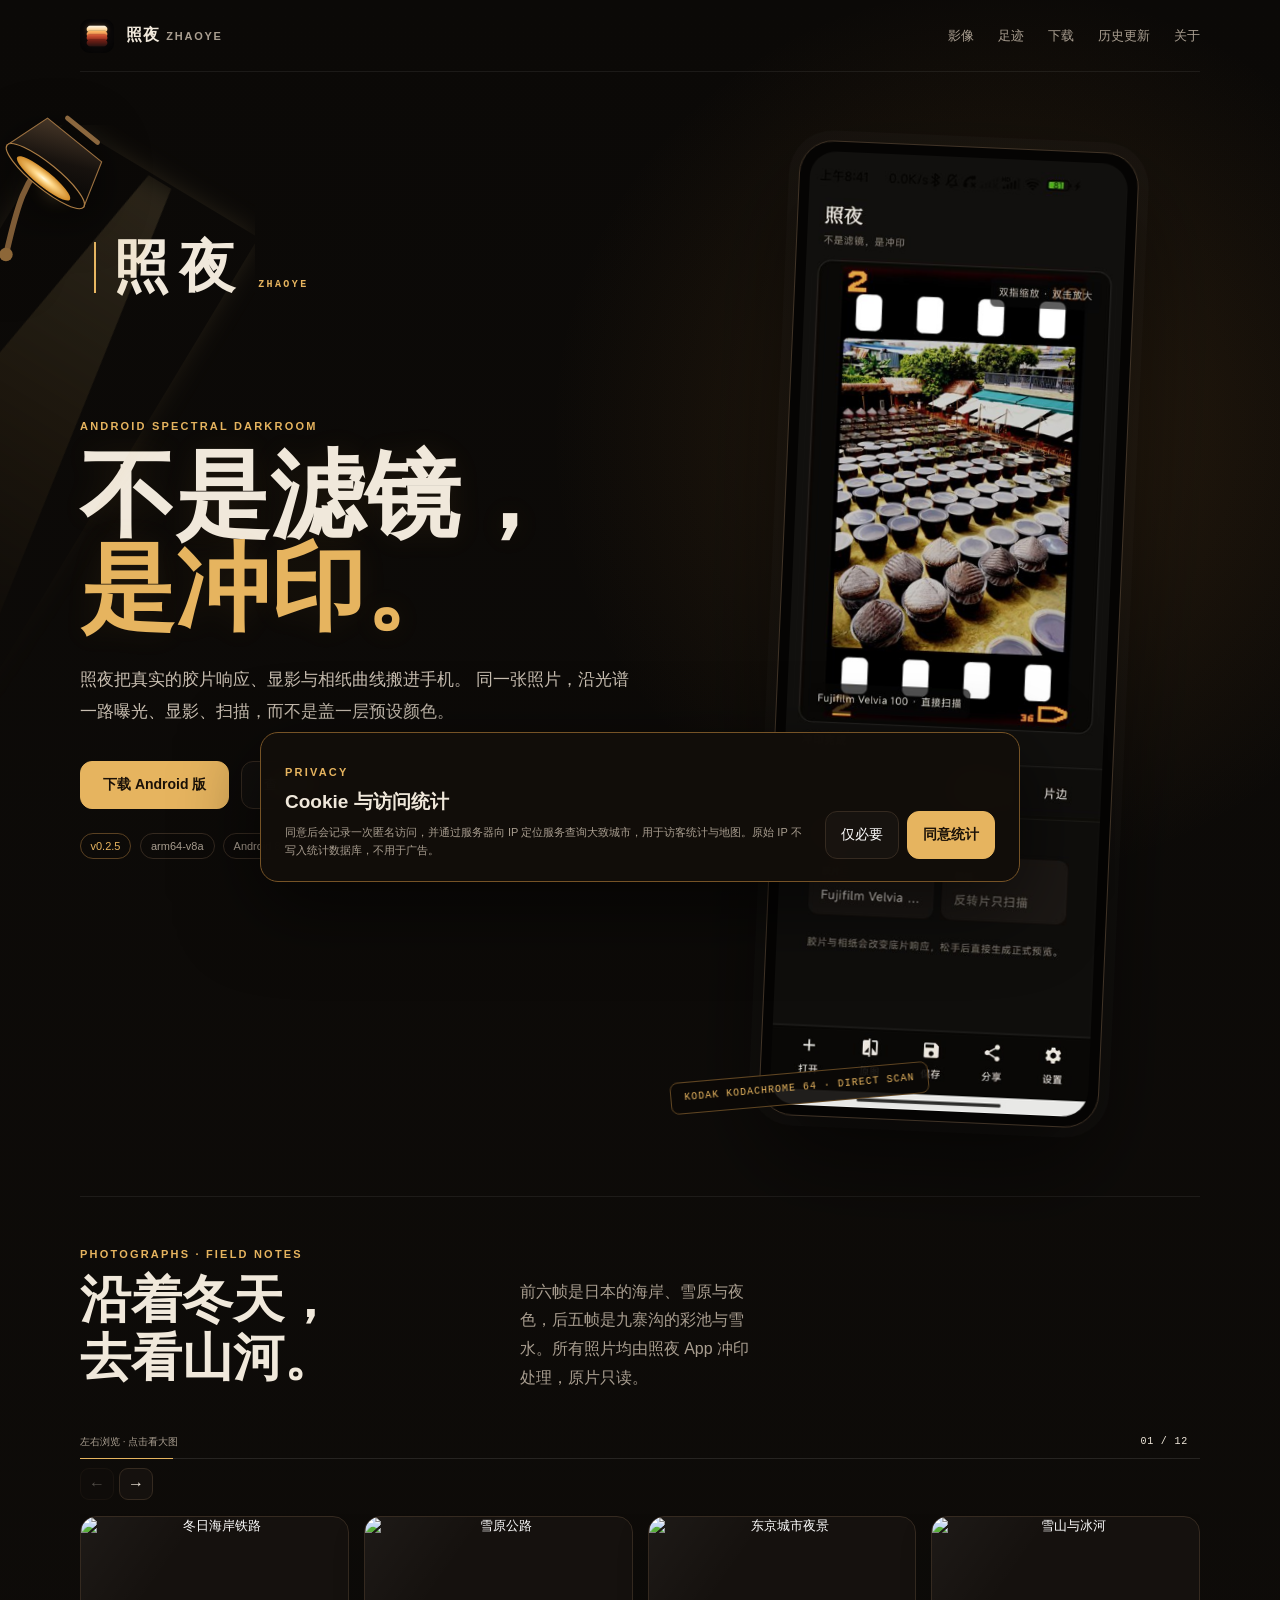
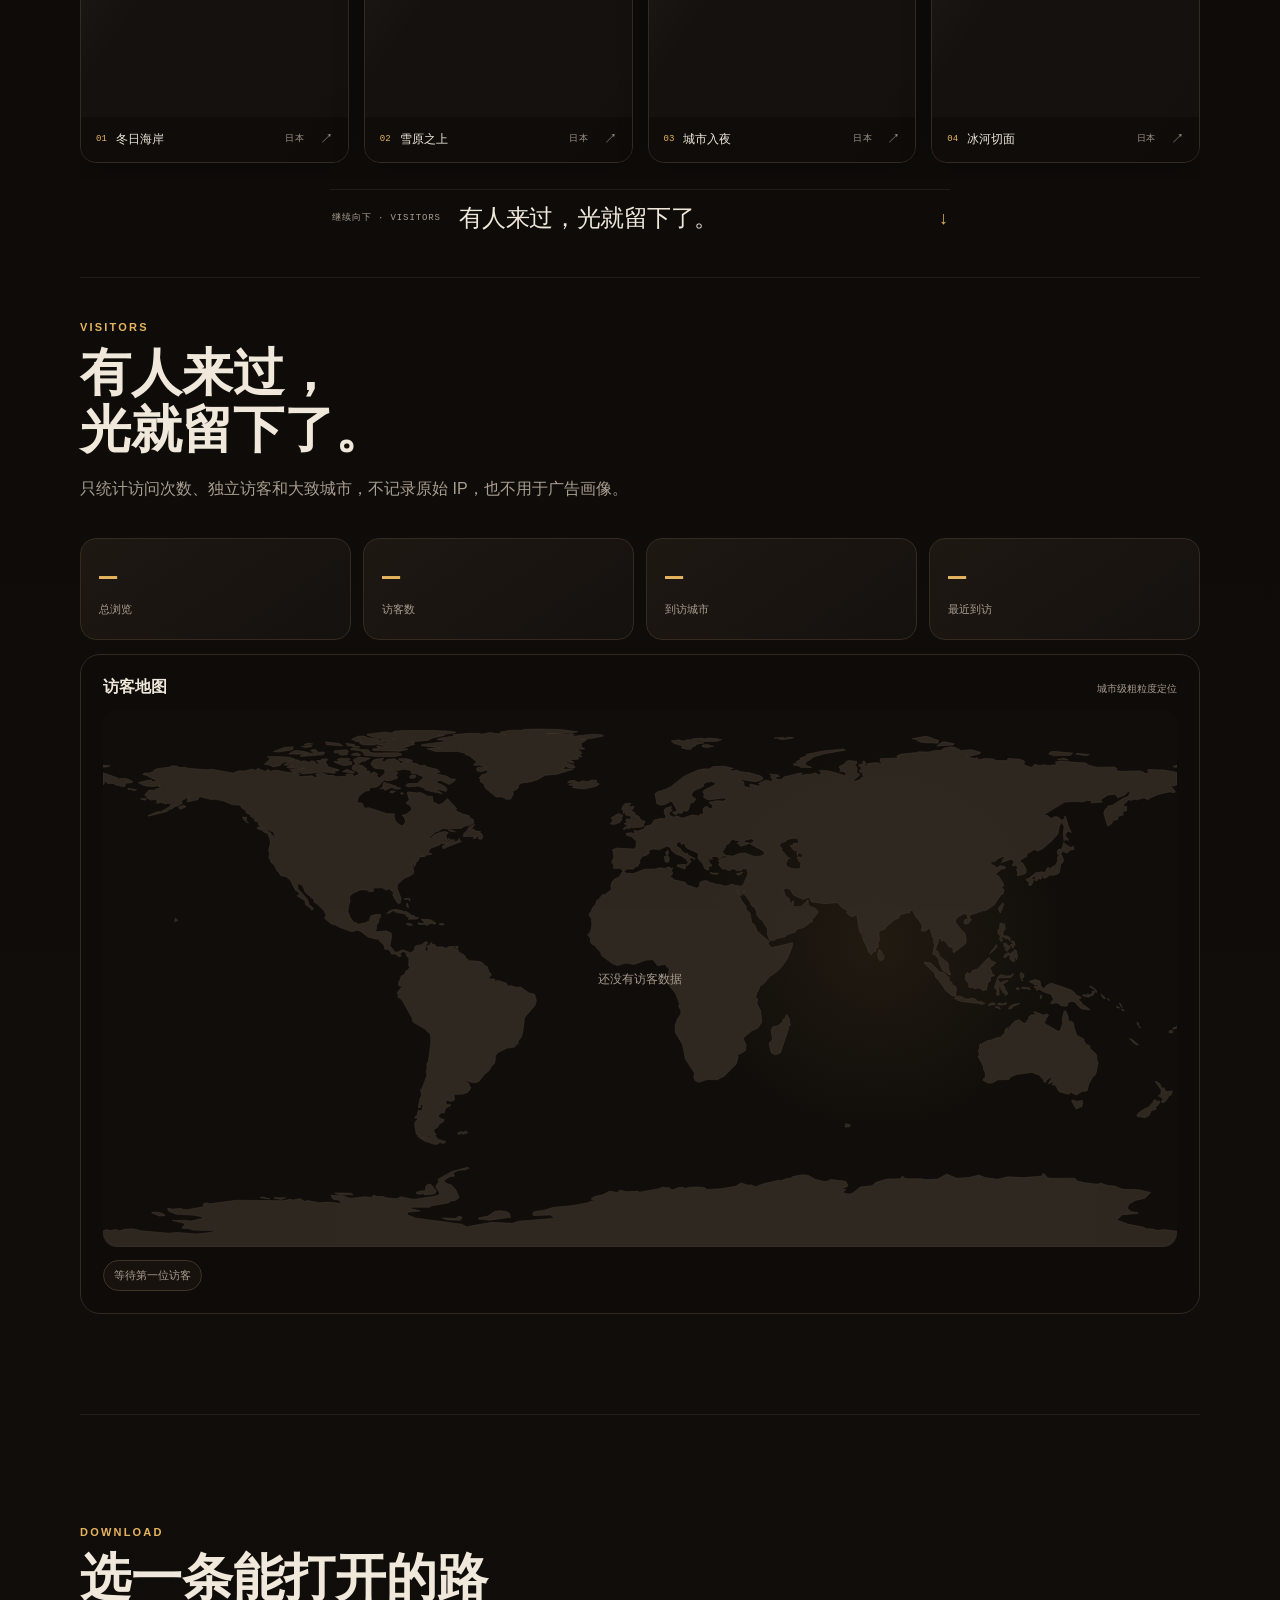
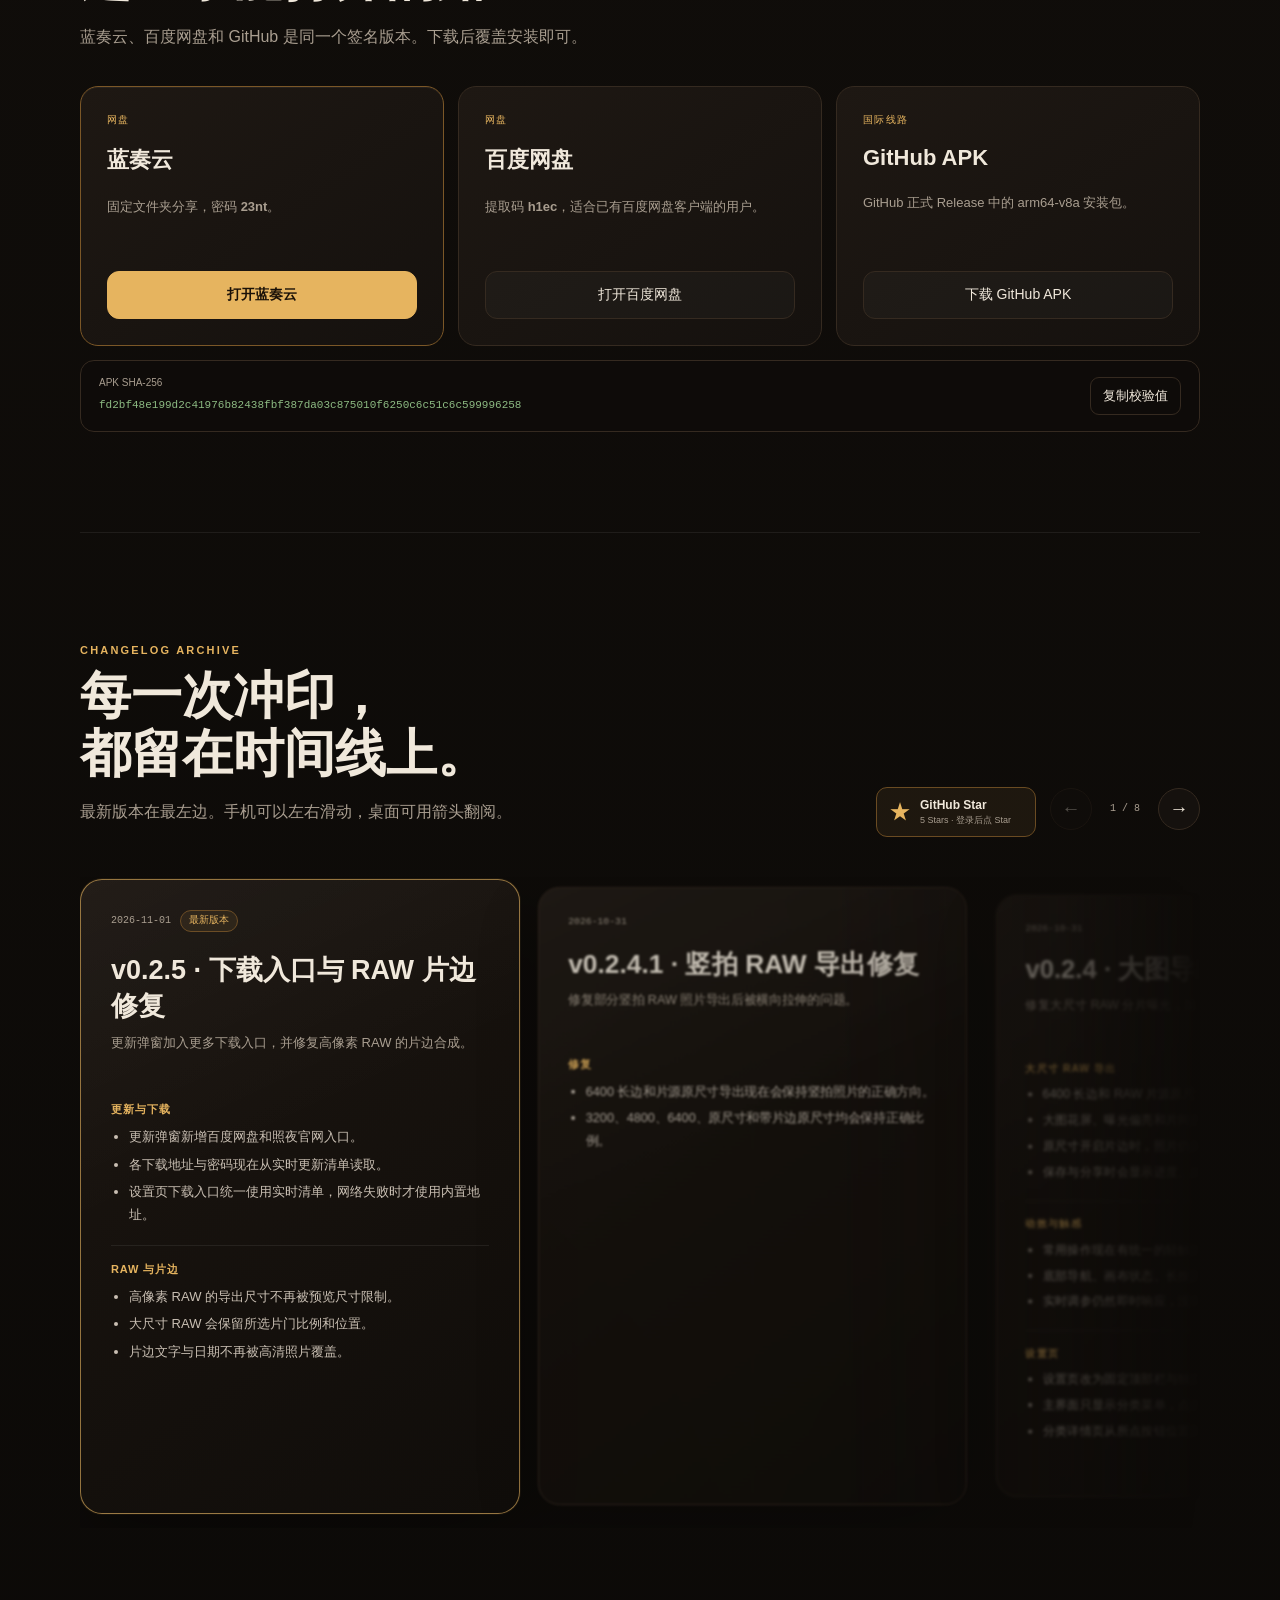
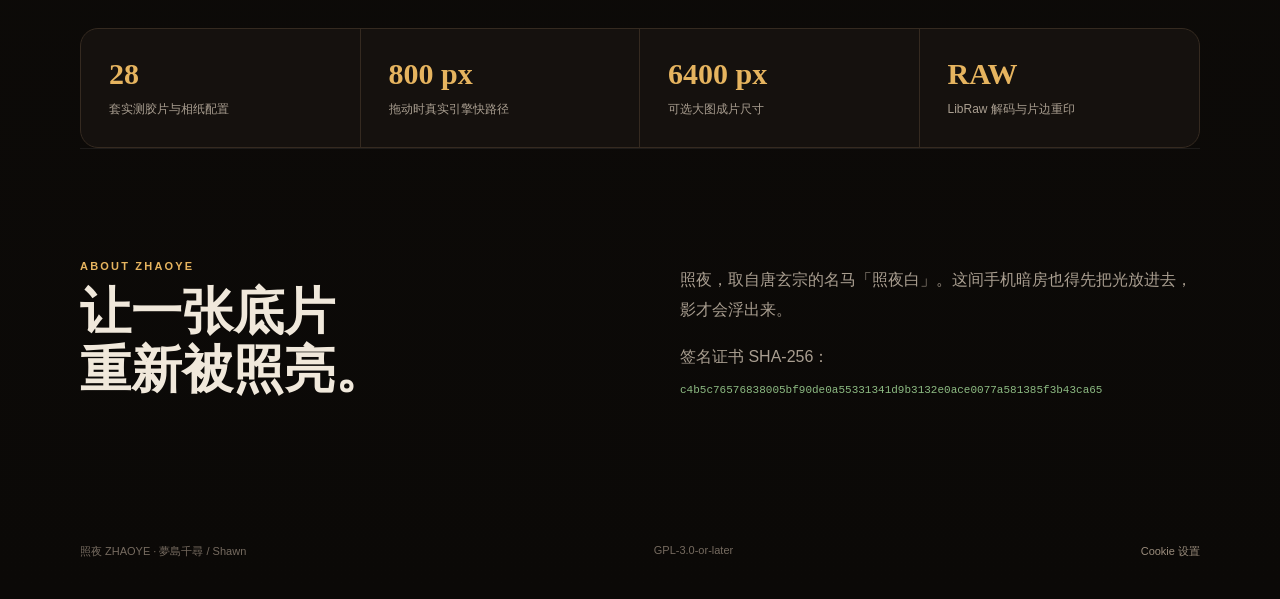
==== commit 50c68266: "官网图库日本优先并压缩桌面高度" ====
--- a/site/zhaoye/index.html
+++ b/site/zhaoye/index.html
@@ -22,7 +22,7 @@
   <meta name="twitter:image" content="https://zhaoye.8889.hair/assets/screenshot.jpg">
   <title>照夜 ZHAOYE｜Android 胶片暗房 App 下载与更新</title>
   <link rel="icon" href="assets/app-icon.png">
-  <link rel="stylesheet" href="styles.css?v=20261101-gallery">
+  <link rel="stylesheet" href="styles.css?v=20261101-gallery3">
   <script type="application/ld+json">
     {
       "@context": "https://schema.org",
@@ -132,10 +132,10 @@
           <p class="eyebrow">PHOTOGRAPHS · FIELD NOTES</p>
           <h2>沿着冬天，<br>去看山河。</h2>
         </div>
-        <p>彩池、雪水、海岸与城市的夜色。所有照片均由照夜 App 冲印处理，原片只读。</p>
-      </div>
-      <div class="gallery-mobile-controls">
-        <span>左右滑动 · 点击看大图</span>
+        <p>前六帧是日本的海岸、雪原与夜色，后五帧是九寨沟的彩池与雪水。所有照片均由照夜 App 冲印处理，原片只读。</p>
+      </div>
+      <div class="gallery-controls">
+        <span>左右浏览 · 点击看大图</span>
         <b id="gallery-position">01 / 12</b>
         <i class="gallery-progress"><span id="gallery-progress"></span></i>
         <div>
@@ -144,71 +144,71 @@
         </div>
       </div>
       <div class="gallery-grid">
-        <figure>
+        <figure data-series="japan">
+          <button type="button" data-full="https://pub-861b9af8d24447979ff0d1f294ffdbcf.r2.dev/0e3d41a50d75f4ae4836c3f131570659.jpg">
+            <img src="https://pub-861b9af8d24447979ff0d1f294ffdbcf.r2.dev/0e3d41a50d75f4ae4836c3f131570659.jpg" alt="冬日海岸铁路" loading="lazy" decoding="async">
+          </button>
+          <figcaption><span>01</span>冬日海岸<em>日本</em></figcaption>
+        </figure>
+        <figure data-series="japan">
+          <button type="button" data-full="https://pub-861b9af8d24447979ff0d1f294ffdbcf.r2.dev/4d706a786484b71d55e93bc6aab0d02e.jpg">
+            <img src="https://pub-861b9af8d24447979ff0d1f294ffdbcf.r2.dev/4d706a786484b71d55e93bc6aab0d02e.jpg" alt="雪原公路" loading="lazy" decoding="async">
+          </button>
+          <figcaption><span>02</span>雪原之上<em>日本</em></figcaption>
+        </figure>
+        <figure data-series="japan">
+          <button type="button" data-full="https://pub-861b9af8d24447979ff0d1f294ffdbcf.r2.dev/7a512f96c36ece5e28bcdfd2f0914948.jpg">
+            <img src="https://pub-861b9af8d24447979ff0d1f294ffdbcf.r2.dev/7a512f96c36ece5e28bcdfd2f0914948.jpg" alt="东京城市夜景" loading="lazy" decoding="async">
+          </button>
+          <figcaption><span>03</span>城市入夜<em>日本</em></figcaption>
+        </figure>
+        <figure data-series="japan">
+          <button type="button" data-full="https://pub-861b9af8d24447979ff0d1f294ffdbcf.r2.dev/80668023f0367ea194d72bb52db6618a.jpg">
+            <img src="https://pub-861b9af8d24447979ff0d1f294ffdbcf.r2.dev/80668023f0367ea194d72bb52db6618a.jpg" alt="雪山与冰河" loading="lazy" decoding="async">
+          </button>
+          <figcaption><span>04</span>冰河切面<em>日本</em></figcaption>
+        </figure>
+        <figure data-series="japan">
+          <button type="button" data-full="https://pub-861b9af8d24447979ff0d1f294ffdbcf.r2.dev/bb24f2c8ebb71897b13da076ac7491f7.jpg">
+            <img src="https://pub-861b9af8d24447979ff0d1f294ffdbcf.r2.dev/bb24f2c8ebb71897b13da076ac7491f7.jpg" alt="东京塔夜景" loading="lazy" decoding="async">
+          </button>
+          <figcaption><span>05</span>东京灯火<em>日本</em></figcaption>
+        </figure>
+        <figure data-series="japan">
+          <button type="button" data-full="https://pub-861b9af8d24447979ff0d1f294ffdbcf.r2.dev/d972ff0fe7976a5249550d167d0b1ef0.jpg">
+            <img src="https://pub-861b9af8d24447979ff0d1f294ffdbcf.r2.dev/d972ff0fe7976a5249550d167d0b1ef0.jpg" alt="富士山与五重塔" loading="lazy" decoding="async">
+          </button>
+          <figcaption><span>06</span>富士暮色<em>日本</em></figcaption>
+        </figure>
+        <figure data-series="jiuzhaigou">
           <button type="button" data-full="https://pub-861b9af8d24447979ff0d1f294ffdbcf.r2.dev/031a0d730cb34bd0f26c69a34df34408.jpg">
             <img src="https://pub-861b9af8d24447979ff0d1f294ffdbcf.r2.dev/031a0d730cb34bd0f26c69a34df34408.jpg" alt="翡翠色湖泊与秋日森林" loading="lazy" decoding="async">
           </button>
-          <figcaption><span>01</span>翡翠海子</figcaption>
-        </figure>
-        <figure>
-          <button type="button" data-full="https://pub-861b9af8d24447979ff0d1f294ffdbcf.r2.dev/0e3d41a50d75f4ae4836c3f131570659.jpg">
-            <img src="https://pub-861b9af8d24447979ff0d1f294ffdbcf.r2.dev/0e3d41a50d75f4ae4836c3f131570659.jpg" alt="冬日海岸铁路" loading="lazy" decoding="async">
-          </button>
-          <figcaption><span>02</span>冬日海岸</figcaption>
-        </figure>
-        <figure>
+          <figcaption><span>07</span>翡翠海子<em>九寨沟</em></figcaption>
+        </figure>
+        <figure data-series="jiuzhaigou">
           <button type="button" data-full="https://pub-861b9af8d24447979ff0d1f294ffdbcf.r2.dev/4672919cfeb5540bc2773eaec194356a.jpg">
             <img src="https://pub-861b9af8d24447979ff0d1f294ffdbcf.r2.dev/4672919cfeb5540bc2773eaec194356a.jpg" alt="冬季雪水穿过森林" loading="lazy" decoding="async">
           </button>
-          <figcaption><span>03</span>雪水穿林</figcaption>
-        </figure>
-        <figure>
-          <button type="button" data-full="https://pub-861b9af8d24447979ff0d1f294ffdbcf.r2.dev/4d706a786484b71d55e93bc6aab0d02e.jpg">
-            <img src="https://pub-861b9af8d24447979ff0d1f294ffdbcf.r2.dev/4d706a786484b71d55e93bc6aab0d02e.jpg" alt="雪原公路" loading="lazy" decoding="async">
-          </button>
-          <figcaption><span>04</span>雪原之上</figcaption>
-        </figure>
-        <figure>
+          <figcaption><span>08</span>雪水穿林<em>九寨沟</em></figcaption>
+        </figure>
+        <figure data-series="jiuzhaigou">
           <button type="button" data-full="https://pub-861b9af8d24447979ff0d1f294ffdbcf.r2.dev/71b0bfb2e49ffa8ec95332f77ddcd96a.jpg">
             <img src="https://pub-861b9af8d24447979ff0d1f294ffdbcf.r2.dev/71b0bfb2e49ffa8ec95332f77ddcd96a.jpg" alt="群山与阳光下的湖面" loading="lazy" decoding="async">
           </button>
-          <figcaption><span>05</span>群山映湖</figcaption>
-        </figure>
-        <figure>
-          <button type="button" data-full="https://pub-861b9af8d24447979ff0d1f294ffdbcf.r2.dev/7a512f96c36ece5e28bcdfd2f0914948.jpg">
-            <img src="https://pub-861b9af8d24447979ff0d1f294ffdbcf.r2.dev/7a512f96c36ece5e28bcdfd2f0914948.jpg" alt="东京城市夜景" loading="lazy" decoding="async">
-          </button>
-          <figcaption><span>06</span>城市入夜</figcaption>
-        </figure>
-        <figure>
+          <figcaption><span>09</span>群山映湖<em>九寨沟</em></figcaption>
+        </figure>
+        <figure data-series="jiuzhaigou">
           <button type="button" data-full="https://pub-861b9af8d24447979ff0d1f294ffdbcf.r2.dev/a8fb7be42e872f2de0e9de10c440f684.jpg">
             <img src="https://pub-861b9af8d24447979ff0d1f294ffdbcf.r2.dev/a8fb7be42e872f2de0e9de10c440f684.jpg" alt="冬日森林中的蓝色溪流" loading="lazy" decoding="async">
           </button>
-          <figcaption><span>07</span>林间蓝流</figcaption>
-        </figure>
-        <figure>
-          <button type="button" data-full="https://pub-861b9af8d24447979ff0d1f294ffdbcf.r2.dev/80668023f0367ea194d72bb52db6618a.jpg">
-            <img src="https://pub-861b9af8d24447979ff0d1f294ffdbcf.r2.dev/80668023f0367ea194d72bb52db6618a.jpg" alt="雪山与冰河" loading="lazy" decoding="async">
-          </button>
-          <figcaption><span>08</span>冰河切面</figcaption>
-        </figure>
-        <figure>
+          <figcaption><span>10</span>林间蓝流<em>九寨沟</em></figcaption>
+        </figure>
+        <figure data-series="jiuzhaigou">
           <button type="button" data-full="https://pub-861b9af8d24447979ff0d1f294ffdbcf.r2.dev/f410b9d9e870cf51cba4da58d812938f.jpg">
             <img src="https://pub-861b9af8d24447979ff0d1f294ffdbcf.r2.dev/f410b9d9e870cf51cba4da58d812938f.jpg" alt="清澈湖水中露出的岩石" loading="lazy" decoding="async">
           </button>
-          <figcaption><span>09</span>澄澈之眼</figcaption>
-        </figure>
-        <figure>
-          <button type="button" data-full="https://pub-861b9af8d24447979ff0d1f294ffdbcf.r2.dev/bb24f2c8ebb71897b13da076ac7491f7.jpg">
-            <img src="https://pub-861b9af8d24447979ff0d1f294ffdbcf.r2.dev/bb24f2c8ebb71897b13da076ac7491f7.jpg" alt="东京塔夜景" loading="lazy" decoding="async">
-          </button>
-          <figcaption><span>10</span>东京灯火</figcaption>
-        </figure>
-        <figure>
-          <button type="button" data-full="https://pub-861b9af8d24447979ff0d1f294ffdbcf.r2.dev/d972ff0fe7976a5249550d167d0b1ef0.jpg">
-            <img src="https://pub-861b9af8d24447979ff0d1f294ffdbcf.r2.dev/d972ff0fe7976a5249550d167d0b1ef0.jpg" alt="富士山与五重塔" loading="lazy" decoding="async">
-          </button>
-          <figcaption><span>11</span>富士暮色</figcaption>
+          <figcaption><span>11</span>澄澈之眼<em>九寨沟</em></figcaption>
         </figure>
         <article class="gallery-end">
           <p class="eyebrow">ZHAOYE PRINT</p>
@@ -216,6 +216,11 @@
           <a href="#download">下载照夜 <span>↗</span></a>
         </article>
       </div>
+      <a class="gallery-next-section" href="#visitors">
+        <span>继续向下 · VISITORS</span>
+        <b>有人来过，光就留下了。</b>
+        <i>↓</i>
+      </a>
     </section>
 
     <section id="visitors" class="visitor-section shell">
@@ -357,6 +362,6 @@
     </div>
   </div>
 
-  <script src="app.js?v=20261101-gallery"></script>
+  <script src="app.js?v=20261101-gallery3"></script>
 </body>
 </html>
--- a/site/zhaoye/styles.css
+++ b/site/zhaoye/styles.css
@@ -272,26 +272,35 @@
   transform: translateY(0);
 }
 
-.gallery-section { padding-block: 100px; border-top: 1px solid rgba(255,255,255,.07); }
+.gallery-section { padding-block: 40px; border-top: 1px solid rgba(255,255,255,.07); }
 .gallery-head {
   max-width: none;
   display: flex;
   align-items: flex-end;
   justify-content: space-between;
   gap: 44px;
+  margin-bottom: 24px;
 }
 .gallery-head > div { flex: 0 1 560px; }
 .gallery-head > p { flex: 1 1 340px; max-width: 440px; margin: 0 0 8px; }
-.gallery-mobile-controls { display: none; }
 .gallery-grid {
-  display: grid;
-  grid-template-columns: repeat(12, minmax(0, 1fr));
+  display: flex;
   gap: 15px;
   min-width: 0;
-  align-items: stretch;
+  padding: 2px 0 16px;
+  overflow-x: auto;
+  overscroll-behavior-inline: contain;
+  scroll-snap-type: x mandatory;
+  scrollbar-width: none;
+}
+.gallery-grid::-webkit-scrollbar { display: none; }
+.gallery-grid > figure,
+.gallery-grid > .gallery-end {
+  flex: 0 0 calc((100% - 45px) / 4);
+  width: calc((100% - 45px) / 4);
+  scroll-snap-align: start;
 }
 .gallery-grid > figure {
-  grid-column: span 3;
   position: relative;
   display: flex;
   flex-direction: column;
@@ -304,11 +313,6 @@
   box-shadow: 0 12px 34px rgba(0, 0, 0, .14);
   transition: border-color .35s ease, box-shadow .35s ease, transform .45s cubic-bezier(.22,1,.36,1);
 }
-.gallery-grid > figure:nth-child(1),
-.gallery-grid > figure:nth-child(11) { grid-column: span 6; }
-.gallery-grid > figure:nth-child(4),
-.gallery-grid > figure:nth-child(5),
-.gallery-grid > figure:nth-child(6) { grid-column: span 4; }
 .gallery-grid figure::after {
   content: "";
   position: absolute;
@@ -325,8 +329,7 @@
   box-shadow: 0 24px 54px rgba(0, 0, 0, .32);
 }
 .gallery-grid figure:hover::after { opacity: .85; }
-.gallery-grid figure:nth-child(1) button { aspect-ratio: 16 / 9; }
-.gallery-grid figure:nth-child(n+2) button { aspect-ratio: 5 / 4; }
+.gallery-grid figure button { aspect-ratio: 4 / 3; }
 .gallery-grid figure button {
   flex: 1;
   min-height: 0;
@@ -363,9 +366,16 @@
   background: rgba(15, 12, 9, .94);
 }
 .gallery-grid figcaption span { color: var(--amber); font: 9px/1 ui-monospace, monospace; }
+.gallery-grid figcaption em {
+  margin-left: auto;
+  color: var(--faint);
+  font: 9px/1 ui-monospace, monospace;
+  font-style: normal;
+  letter-spacing: .08em;
+}
 .gallery-grid figcaption::after {
   content: "↗";
-  margin-left: auto;
+  margin-left: 6px;
   color: var(--faint);
   font-size: 13px;
   transition: color .25s ease, transform .25s ease;
@@ -375,20 +385,23 @@
   transform: translate(2px, -2px);
 }
 .gallery-end {
-  grid-column: span 6;
   position: relative;
-  min-height: 260px;
+  min-height: 0;
   overflow: hidden;
   display: flex;
   flex-direction: column;
   justify-content: flex-end;
   gap: 15px;
-  padding: clamp(24px, 4vw, 46px);
+  padding: clamp(24px, 3vw, 34px);
   border: 1px solid #654720;
   border-radius: 16px;
   background:
     radial-gradient(circle at 86% 16%, rgba(222,167,76,.2), transparent 30%),
     linear-gradient(145deg, #18120c, #0d0b09 70%);
+}
+.gallery-grid > .gallery-end {
+  flex-basis: calc(((100% - 45px) / 4) * 2 + 15px);
+  width: calc(((100% - 45px) / 4) * 2 + 15px);
 }
 .gallery-end::before {
   content: "";
@@ -405,7 +418,7 @@
   max-width: 520px;
   margin: 0;
   color: var(--bone);
-  font: 500 clamp(25px, 3vw, 42px)/1.18 Georgia, "Songti SC", serif;
+  font: 500 clamp(25px, 2.5vw, 36px)/1.18 Georgia, "Songti SC", serif;
   letter-spacing: -.03em;
 }
 .gallery-end a {
@@ -419,7 +432,8 @@
 .gallery-end a span { display: inline-block; transition: transform .25s ease; }
 .gallery-end a:hover span { transform: translate(2px, -2px); }
 
-.gallery-mobile-controls {
+.gallery-controls {
+  display: grid;
   grid-template-columns: 1fr auto auto;
   align-items: center;
   gap: 9px 12px;
@@ -427,13 +441,13 @@
   color: var(--faint);
   font-size: 10px;
 }
-.gallery-mobile-controls b {
+.gallery-controls b {
   color: var(--bone);
   font: 500 10px/1 ui-monospace, monospace;
   letter-spacing: .08em;
 }
-.gallery-mobile-controls > div { display: flex; gap: 5px; }
-.gallery-mobile-controls button {
+.gallery-controls > div { display: flex; gap: 5px; }
+.gallery-controls button {
   width: 34px;
   height: 32px;
   border: 1px solid var(--line);
@@ -443,7 +457,7 @@
   font-size: 16px;
   cursor: pointer;
 }
-.gallery-mobile-controls button:disabled { opacity: .3; cursor: default; }
+.gallery-controls button:disabled { opacity: .3; cursor: default; }
 .gallery-progress {
   grid-column: 1 / -1;
   display: block;
@@ -459,8 +473,36 @@
   transform-origin: left center;
   transition: width .24s ease;
 }
-
-.visitor-section { padding-block: 100px; border-top: 1px solid rgba(255,255,255,.07); }
+.gallery-next-section {
+  display: grid;
+  grid-template-columns: auto 1fr auto;
+  align-items: center;
+  gap: 18px;
+  width: min(100%, 620px);
+  margin: 10px auto 0;
+  padding: 14px 2px 4px;
+  border-top: 1px solid rgba(255,255,255,.07);
+  color: var(--faint);
+  text-decoration: none;
+}
+.gallery-next-section span { font: 9px/1 ui-monospace, monospace; letter-spacing: .1em; }
+.gallery-next-section b {
+  color: var(--bone);
+  font: 500 clamp(18px, 2vw, 24px)/1.2 Georgia, "Songti SC", serif;
+  letter-spacing: -.02em;
+}
+.gallery-next-section i {
+  color: var(--amber);
+  font-size: 18px;
+  font-style: normal;
+  animation: next-hint 1.8s ease-in-out infinite;
+}
+@keyframes next-hint {
+  0%, 100% { transform: translateY(-1px); }
+  50% { transform: translateY(4px); }
+}
+
+.visitor-section { padding-block: 32px 100px; border-top: 1px solid rgba(255,255,255,.07); }
 .visitor-head { max-width: 680px; }
 .visitor-stats {
   display: grid;
@@ -905,9 +947,12 @@
   .gallery-head { align-items: flex-start; flex-direction: column; gap: 8px; }
   .gallery-head > div { flex-basis: auto; }
   .gallery-head > p { flex-basis: auto; max-width: 620px; }
-  .gallery-grid { grid-template-columns: repeat(2, minmax(0, 1fr)); }
-  .gallery-grid > * { grid-column: auto !important; }
-  .gallery-grid > .gallery-end { grid-column: span 2 !important; }
+  .gallery-section { padding-block: 48px; }
+  .gallery-grid > figure,
+  .gallery-grid > .gallery-end {
+    flex-basis: calc((100% - 15px) / 2);
+    width: calc((100% - 15px) / 2);
+  }
   .visitor-stats { grid-template-columns: repeat(2, minmax(0, 1fr)); }
   .cookie-consent { grid-template-columns: 1fr; align-items: stretch; }
   .download-grid { grid-template-columns: 1fr; }
@@ -935,8 +980,7 @@
     white-space: nowrap;
   }
   .nav nav::-webkit-scrollbar { display: none; }
-  .gallery-section { padding-block: 76px; }
-  .gallery-mobile-controls { display: grid; }
+  .gallery-section { padding-block: 56px; }
   .gallery-grid {
     display: flex;
     gap: 12px;
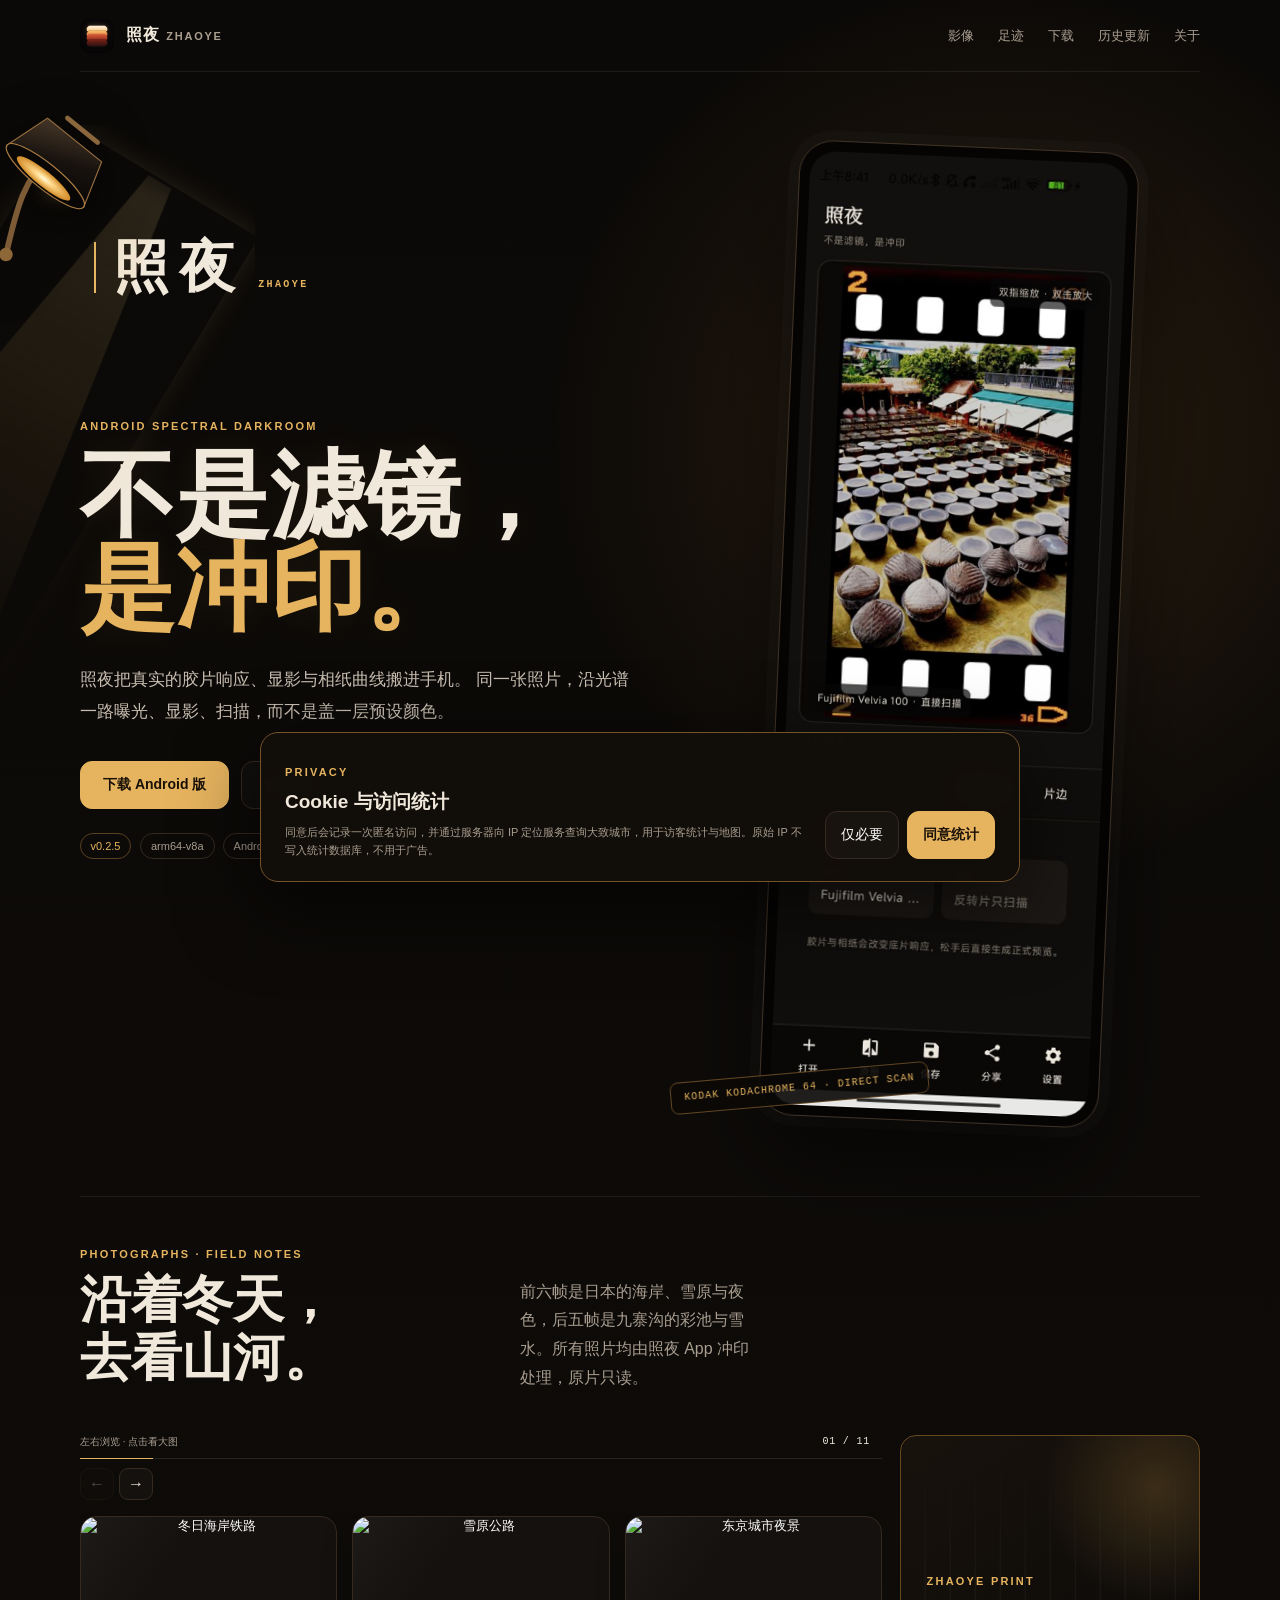
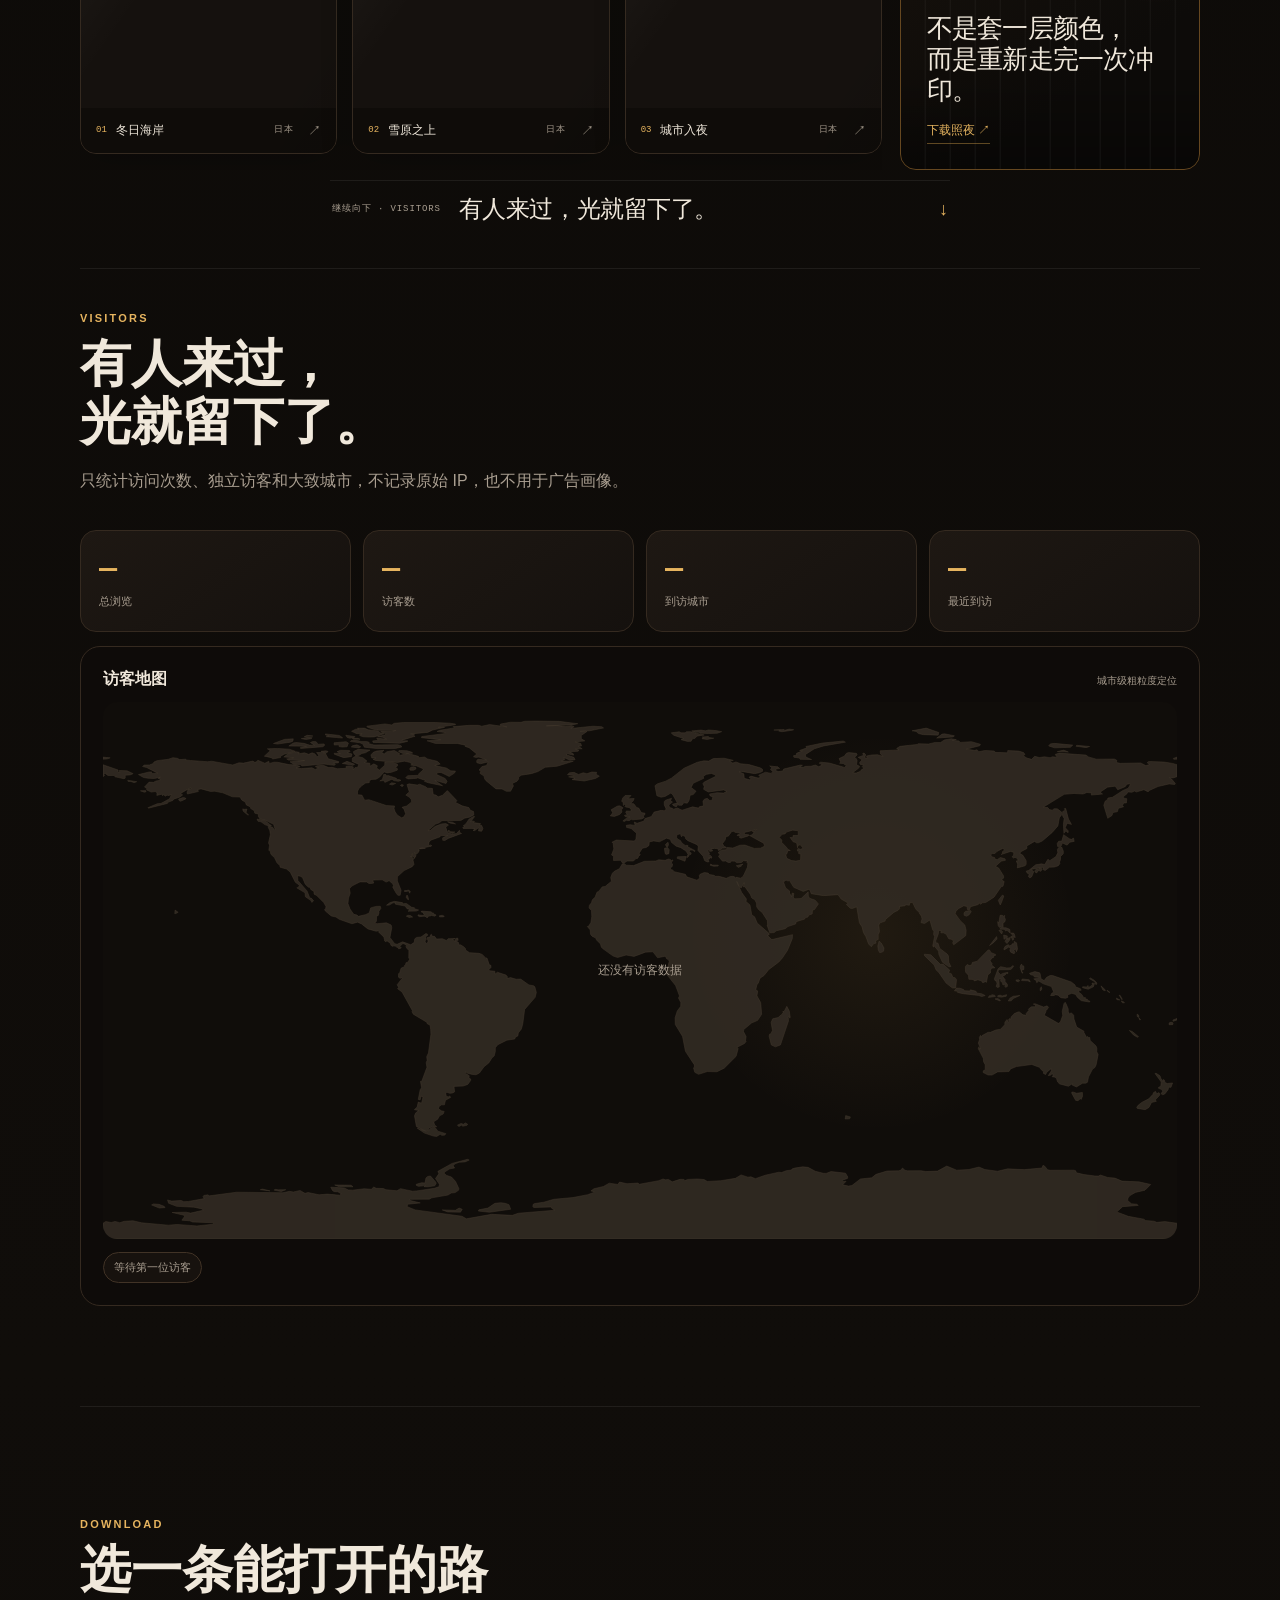
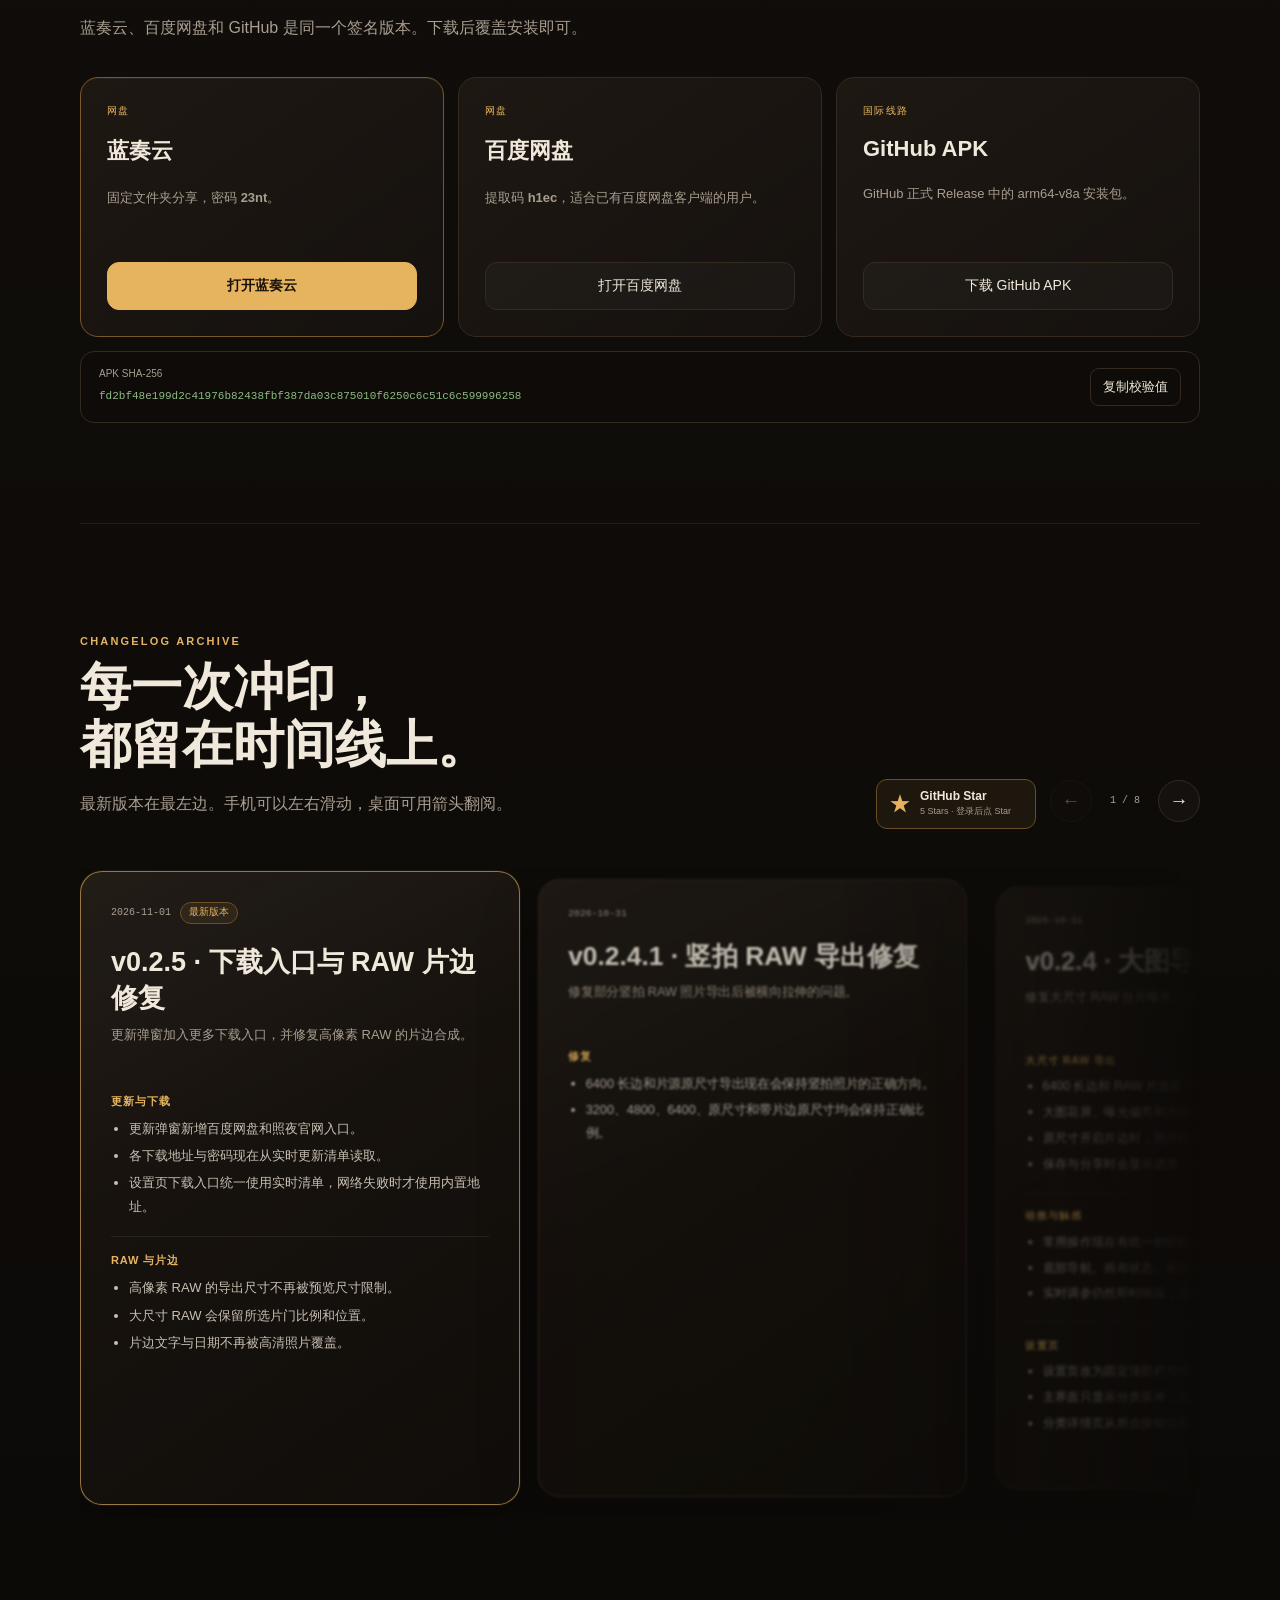
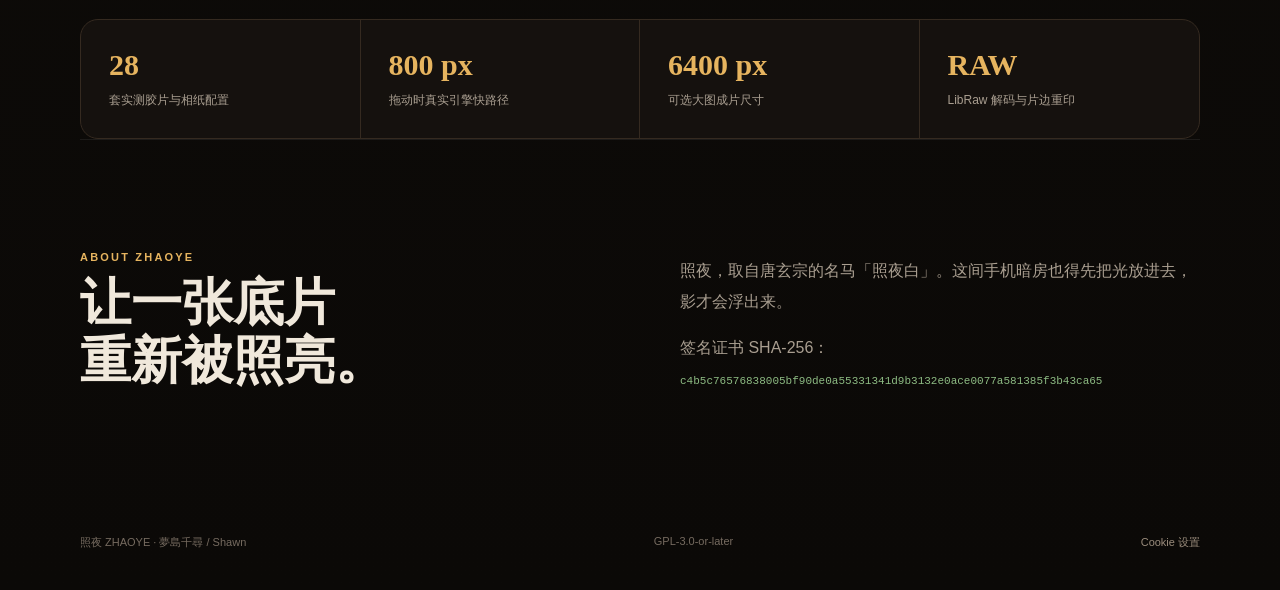
==== commit f3080ed2: "官网图库固定品牌卡并优化响应式布局" ====
--- a/site/zhaoye/index.html
+++ b/site/zhaoye/index.html
@@ -22,7 +22,7 @@
   <meta name="twitter:image" content="https://zhaoye.8889.hair/assets/screenshot.jpg">
   <title>照夜 ZHAOYE｜Android 胶片暗房 App 下载与更新</title>
   <link rel="icon" href="assets/app-icon.png">
-  <link rel="stylesheet" href="styles.css?v=20261101-gallery3">
+  <link rel="stylesheet" href="styles.css?v=20261101-gallery4">
   <script type="application/ld+json">
     {
       "@context": "https://schema.org",
@@ -134,82 +134,86 @@
         </div>
         <p>前六帧是日本的海岸、雪原与夜色，后五帧是九寨沟的彩池与雪水。所有照片均由照夜 App 冲印处理，原片只读。</p>
       </div>
-      <div class="gallery-controls">
-        <span>左右浏览 · 点击看大图</span>
-        <b id="gallery-position">01 / 12</b>
-        <i class="gallery-progress"><span id="gallery-progress"></span></i>
-        <div>
-          <button id="gallery-prev" type="button" aria-label="上一张照片">←</button>
-          <button id="gallery-next" type="button" aria-label="下一张照片">→</button>
-        </div>
-      </div>
-      <div class="gallery-grid">
-        <figure data-series="japan">
-          <button type="button" data-full="https://pub-861b9af8d24447979ff0d1f294ffdbcf.r2.dev/0e3d41a50d75f4ae4836c3f131570659.jpg">
-            <img src="https://pub-861b9af8d24447979ff0d1f294ffdbcf.r2.dev/0e3d41a50d75f4ae4836c3f131570659.jpg" alt="冬日海岸铁路" loading="lazy" decoding="async">
-          </button>
-          <figcaption><span>01</span>冬日海岸<em>日本</em></figcaption>
-        </figure>
-        <figure data-series="japan">
-          <button type="button" data-full="https://pub-861b9af8d24447979ff0d1f294ffdbcf.r2.dev/4d706a786484b71d55e93bc6aab0d02e.jpg">
-            <img src="https://pub-861b9af8d24447979ff0d1f294ffdbcf.r2.dev/4d706a786484b71d55e93bc6aab0d02e.jpg" alt="雪原公路" loading="lazy" decoding="async">
-          </button>
-          <figcaption><span>02</span>雪原之上<em>日本</em></figcaption>
-        </figure>
-        <figure data-series="japan">
-          <button type="button" data-full="https://pub-861b9af8d24447979ff0d1f294ffdbcf.r2.dev/7a512f96c36ece5e28bcdfd2f0914948.jpg">
-            <img src="https://pub-861b9af8d24447979ff0d1f294ffdbcf.r2.dev/7a512f96c36ece5e28bcdfd2f0914948.jpg" alt="东京城市夜景" loading="lazy" decoding="async">
-          </button>
-          <figcaption><span>03</span>城市入夜<em>日本</em></figcaption>
-        </figure>
-        <figure data-series="japan">
-          <button type="button" data-full="https://pub-861b9af8d24447979ff0d1f294ffdbcf.r2.dev/80668023f0367ea194d72bb52db6618a.jpg">
-            <img src="https://pub-861b9af8d24447979ff0d1f294ffdbcf.r2.dev/80668023f0367ea194d72bb52db6618a.jpg" alt="雪山与冰河" loading="lazy" decoding="async">
-          </button>
-          <figcaption><span>04</span>冰河切面<em>日本</em></figcaption>
-        </figure>
-        <figure data-series="japan">
-          <button type="button" data-full="https://pub-861b9af8d24447979ff0d1f294ffdbcf.r2.dev/bb24f2c8ebb71897b13da076ac7491f7.jpg">
-            <img src="https://pub-861b9af8d24447979ff0d1f294ffdbcf.r2.dev/bb24f2c8ebb71897b13da076ac7491f7.jpg" alt="东京塔夜景" loading="lazy" decoding="async">
-          </button>
-          <figcaption><span>05</span>东京灯火<em>日本</em></figcaption>
-        </figure>
-        <figure data-series="japan">
-          <button type="button" data-full="https://pub-861b9af8d24447979ff0d1f294ffdbcf.r2.dev/d972ff0fe7976a5249550d167d0b1ef0.jpg">
-            <img src="https://pub-861b9af8d24447979ff0d1f294ffdbcf.r2.dev/d972ff0fe7976a5249550d167d0b1ef0.jpg" alt="富士山与五重塔" loading="lazy" decoding="async">
-          </button>
-          <figcaption><span>06</span>富士暮色<em>日本</em></figcaption>
-        </figure>
-        <figure data-series="jiuzhaigou">
-          <button type="button" data-full="https://pub-861b9af8d24447979ff0d1f294ffdbcf.r2.dev/031a0d730cb34bd0f26c69a34df34408.jpg">
-            <img src="https://pub-861b9af8d24447979ff0d1f294ffdbcf.r2.dev/031a0d730cb34bd0f26c69a34df34408.jpg" alt="翡翠色湖泊与秋日森林" loading="lazy" decoding="async">
-          </button>
-          <figcaption><span>07</span>翡翠海子<em>九寨沟</em></figcaption>
-        </figure>
-        <figure data-series="jiuzhaigou">
-          <button type="button" data-full="https://pub-861b9af8d24447979ff0d1f294ffdbcf.r2.dev/4672919cfeb5540bc2773eaec194356a.jpg">
-            <img src="https://pub-861b9af8d24447979ff0d1f294ffdbcf.r2.dev/4672919cfeb5540bc2773eaec194356a.jpg" alt="冬季雪水穿过森林" loading="lazy" decoding="async">
-          </button>
-          <figcaption><span>08</span>雪水穿林<em>九寨沟</em></figcaption>
-        </figure>
-        <figure data-series="jiuzhaigou">
-          <button type="button" data-full="https://pub-861b9af8d24447979ff0d1f294ffdbcf.r2.dev/71b0bfb2e49ffa8ec95332f77ddcd96a.jpg">
-            <img src="https://pub-861b9af8d24447979ff0d1f294ffdbcf.r2.dev/71b0bfb2e49ffa8ec95332f77ddcd96a.jpg" alt="群山与阳光下的湖面" loading="lazy" decoding="async">
-          </button>
-          <figcaption><span>09</span>群山映湖<em>九寨沟</em></figcaption>
-        </figure>
-        <figure data-series="jiuzhaigou">
-          <button type="button" data-full="https://pub-861b9af8d24447979ff0d1f294ffdbcf.r2.dev/a8fb7be42e872f2de0e9de10c440f684.jpg">
-            <img src="https://pub-861b9af8d24447979ff0d1f294ffdbcf.r2.dev/a8fb7be42e872f2de0e9de10c440f684.jpg" alt="冬日森林中的蓝色溪流" loading="lazy" decoding="async">
-          </button>
-          <figcaption><span>10</span>林间蓝流<em>九寨沟</em></figcaption>
-        </figure>
-        <figure data-series="jiuzhaigou">
-          <button type="button" data-full="https://pub-861b9af8d24447979ff0d1f294ffdbcf.r2.dev/f410b9d9e870cf51cba4da58d812938f.jpg">
-            <img src="https://pub-861b9af8d24447979ff0d1f294ffdbcf.r2.dev/f410b9d9e870cf51cba4da58d812938f.jpg" alt="清澈湖水中露出的岩石" loading="lazy" decoding="async">
-          </button>
-          <figcaption><span>11</span>澄澈之眼<em>九寨沟</em></figcaption>
-        </figure>
+      <div class="gallery-layout">
+        <div class="gallery-main">
+          <div class="gallery-controls">
+            <span>左右浏览 · 点击看大图</span>
+            <b id="gallery-position">01 / 11</b>
+            <i class="gallery-progress"><span id="gallery-progress"></span></i>
+            <div>
+              <button id="gallery-prev" type="button" aria-label="上一张照片">←</button>
+              <button id="gallery-next" type="button" aria-label="下一张照片">→</button>
+            </div>
+          </div>
+          <div class="gallery-grid">
+            <figure data-series="japan">
+              <button type="button" data-full="https://pub-861b9af8d24447979ff0d1f294ffdbcf.r2.dev/0e3d41a50d75f4ae4836c3f131570659.jpg">
+                <img src="https://pub-861b9af8d24447979ff0d1f294ffdbcf.r2.dev/0e3d41a50d75f4ae4836c3f131570659.jpg" alt="冬日海岸铁路" loading="lazy" decoding="async">
+              </button>
+              <figcaption><span>01</span>冬日海岸<em>日本</em></figcaption>
+            </figure>
+            <figure data-series="japan">
+              <button type="button" data-full="https://pub-861b9af8d24447979ff0d1f294ffdbcf.r2.dev/4d706a786484b71d55e93bc6aab0d02e.jpg">
+                <img src="https://pub-861b9af8d24447979ff0d1f294ffdbcf.r2.dev/4d706a786484b71d55e93bc6aab0d02e.jpg" alt="雪原公路" loading="lazy" decoding="async">
+              </button>
+              <figcaption><span>02</span>雪原之上<em>日本</em></figcaption>
+            </figure>
+            <figure data-series="japan">
+              <button type="button" data-full="https://pub-861b9af8d24447979ff0d1f294ffdbcf.r2.dev/7a512f96c36ece5e28bcdfd2f0914948.jpg">
+                <img src="https://pub-861b9af8d24447979ff0d1f294ffdbcf.r2.dev/7a512f96c36ece5e28bcdfd2f0914948.jpg" alt="东京城市夜景" loading="lazy" decoding="async">
+              </button>
+              <figcaption><span>03</span>城市入夜<em>日本</em></figcaption>
+            </figure>
+            <figure data-series="japan">
+              <button type="button" data-full="https://pub-861b9af8d24447979ff0d1f294ffdbcf.r2.dev/80668023f0367ea194d72bb52db6618a.jpg">
+                <img src="https://pub-861b9af8d24447979ff0d1f294ffdbcf.r2.dev/80668023f0367ea194d72bb52db6618a.jpg" alt="雪山与冰河" loading="lazy" decoding="async">
+              </button>
+              <figcaption><span>04</span>冰河切面<em>日本</em></figcaption>
+            </figure>
+            <figure data-series="japan">
+              <button type="button" data-full="https://pub-861b9af8d24447979ff0d1f294ffdbcf.r2.dev/bb24f2c8ebb71897b13da076ac7491f7.jpg">
+                <img src="https://pub-861b9af8d24447979ff0d1f294ffdbcf.r2.dev/bb24f2c8ebb71897b13da076ac7491f7.jpg" alt="东京塔夜景" loading="lazy" decoding="async">
+              </button>
+              <figcaption><span>05</span>东京灯火<em>日本</em></figcaption>
+            </figure>
+            <figure data-series="japan">
+              <button type="button" data-full="https://pub-861b9af8d24447979ff0d1f294ffdbcf.r2.dev/d972ff0fe7976a5249550d167d0b1ef0.jpg">
+                <img src="https://pub-861b9af8d24447979ff0d1f294ffdbcf.r2.dev/d972ff0fe7976a5249550d167d0b1ef0.jpg" alt="富士山与五重塔" loading="lazy" decoding="async">
+              </button>
+              <figcaption><span>06</span>富士暮色<em>日本</em></figcaption>
+            </figure>
+            <figure data-series="jiuzhaigou">
+              <button type="button" data-full="https://pub-861b9af8d24447979ff0d1f294ffdbcf.r2.dev/031a0d730cb34bd0f26c69a34df34408.jpg">
+                <img src="https://pub-861b9af8d24447979ff0d1f294ffdbcf.r2.dev/031a0d730cb34bd0f26c69a34df34408.jpg" alt="翡翠色湖泊与秋日森林" loading="lazy" decoding="async">
+              </button>
+              <figcaption><span>07</span>翡翠海子<em>九寨沟</em></figcaption>
+            </figure>
+            <figure data-series="jiuzhaigou">
+              <button type="button" data-full="https://pub-861b9af8d24447979ff0d1f294ffdbcf.r2.dev/4672919cfeb5540bc2773eaec194356a.jpg">
+                <img src="https://pub-861b9af8d24447979ff0d1f294ffdbcf.r2.dev/4672919cfeb5540bc2773eaec194356a.jpg" alt="冬季雪水穿过森林" loading="lazy" decoding="async">
+              </button>
+              <figcaption><span>08</span>雪水穿林<em>九寨沟</em></figcaption>
+            </figure>
+            <figure data-series="jiuzhaigou">
+              <button type="button" data-full="https://pub-861b9af8d24447979ff0d1f294ffdbcf.r2.dev/71b0bfb2e49ffa8ec95332f77ddcd96a.jpg">
+                <img src="https://pub-861b9af8d24447979ff0d1f294ffdbcf.r2.dev/71b0bfb2e49ffa8ec95332f77ddcd96a.jpg" alt="群山与阳光下的湖面" loading="lazy" decoding="async">
+              </button>
+              <figcaption><span>09</span>群山映湖<em>九寨沟</em></figcaption>
+            </figure>
+            <figure data-series="jiuzhaigou">
+              <button type="button" data-full="https://pub-861b9af8d24447979ff0d1f294ffdbcf.r2.dev/a8fb7be42e872f2de0e9de10c440f684.jpg">
+                <img src="https://pub-861b9af8d24447979ff0d1f294ffdbcf.r2.dev/a8fb7be42e872f2de0e9de10c440f684.jpg" alt="冬日森林中的蓝色溪流" loading="lazy" decoding="async">
+              </button>
+              <figcaption><span>10</span>林间蓝流<em>九寨沟</em></figcaption>
+            </figure>
+            <figure data-series="jiuzhaigou">
+              <button type="button" data-full="https://pub-861b9af8d24447979ff0d1f294ffdbcf.r2.dev/f410b9d9e870cf51cba4da58d812938f.jpg">
+                <img src="https://pub-861b9af8d24447979ff0d1f294ffdbcf.r2.dev/f410b9d9e870cf51cba4da58d812938f.jpg" alt="清澈湖水中露出的岩石" loading="lazy" decoding="async">
+              </button>
+              <figcaption><span>11</span>澄澈之眼<em>九寨沟</em></figcaption>
+            </figure>
+          </div>
+        </div>
         <article class="gallery-end">
           <p class="eyebrow">ZHAOYE PRINT</p>
           <h3>不是套一层颜色，<br>而是重新走完一次冲印。</h3>
@@ -362,6 +366,6 @@
     </div>
   </div>
 
-  <script src="app.js?v=20261101-gallery3"></script>
+  <script src="app.js?v=20261101-gallery4"></script>
 </body>
 </html>
--- a/site/zhaoye/styles.css
+++ b/site/zhaoye/styles.css
@@ -283,6 +283,13 @@
 }
 .gallery-head > div { flex: 0 1 560px; }
 .gallery-head > p { flex: 1 1 340px; max-width: 440px; margin: 0 0 8px; }
+.gallery-layout {
+  display: grid;
+  grid-template-columns: minmax(0, 1fr) minmax(240px, 300px);
+  gap: 18px;
+  align-items: stretch;
+}
+.gallery-main { min-width: 0; }
 .gallery-grid {
   display: flex;
   gap: 15px;
@@ -294,10 +301,9 @@
   scrollbar-width: none;
 }
 .gallery-grid::-webkit-scrollbar { display: none; }
-.gallery-grid > figure,
-.gallery-grid > .gallery-end {
-  flex: 0 0 calc((100% - 45px) / 4);
-  width: calc((100% - 45px) / 4);
+.gallery-grid > figure {
+  flex: 0 0 calc((100% - 30px) / 3);
+  width: calc((100% - 30px) / 3);
   scroll-snap-align: start;
 }
 .gallery-grid > figure {
@@ -386,22 +392,18 @@
 }
 .gallery-end {
   position: relative;
-  min-height: 0;
+  min-height: 100%;
   overflow: hidden;
   display: flex;
   flex-direction: column;
   justify-content: flex-end;
   gap: 15px;
-  padding: clamp(24px, 3vw, 34px);
+  padding: clamp(20px, 2vw, 26px);
   border: 1px solid #654720;
   border-radius: 16px;
   background:
     radial-gradient(circle at 86% 16%, rgba(222,167,76,.2), transparent 30%),
     linear-gradient(145deg, #18120c, #0d0b09 70%);
-}
-.gallery-grid > .gallery-end {
-  flex-basis: calc(((100% - 45px) / 4) * 2 + 15px);
-  width: calc(((100% - 45px) / 4) * 2 + 15px);
 }
 .gallery-end::before {
   content: "";
@@ -418,7 +420,7 @@
   max-width: 520px;
   margin: 0;
   color: var(--bone);
-  font: 500 clamp(25px, 2.5vw, 36px)/1.18 Georgia, "Songti SC", serif;
+  font: 500 clamp(22px, 2vw, 29px)/1.22 Georgia, "Songti SC", serif;
   letter-spacing: -.03em;
 }
 .gallery-end a {
@@ -948,8 +950,16 @@
   .gallery-head > div { flex-basis: auto; }
   .gallery-head > p { flex-basis: auto; max-width: 620px; }
   .gallery-section { padding-block: 48px; }
-  .gallery-grid > figure,
-  .gallery-grid > .gallery-end {
+  .gallery-layout { display: flex; flex-direction: column; gap: 14px; }
+  .gallery-main { order: 2; }
+  .gallery-end {
+    order: 1;
+    min-height: 0;
+    padding: 18px 20px;
+    gap: 8px;
+  }
+  .gallery-end h3 { font-size: 20px; }
+  .gallery-grid > figure {
     flex-basis: calc((100% - 15px) / 2);
     width: calc((100% - 15px) / 2);
   }
@@ -993,8 +1003,7 @@
     scrollbar-width: none;
   }
   .gallery-grid::-webkit-scrollbar { display: none; }
-  .gallery-grid > figure,
-  .gallery-grid > .gallery-end {
+  .gallery-grid > figure {
     flex: 0 0 min(82vw, 360px);
     width: min(82vw, 360px);
     scroll-snap-align: start;
@@ -1002,7 +1011,6 @@
   .gallery-grid figure:nth-child(1) button,
   .gallery-grid figure:nth-child(n+2) button { aspect-ratio: 4 / 3; }
   .gallery-grid > figure:hover { transform: none; box-shadow: 0 12px 34px rgba(0,0,0,.14); }
-  .gallery-grid > .gallery-end { min-height: 310px; }
   .gallery-grid figcaption { min-height: 42px; }
   .lightbox-caption { bottom: 12px; }
 }
@@ -1015,8 +1023,7 @@
   .features { grid-template-columns: 1fr; }
   .features article { border-right: 0; border-bottom: 1px solid var(--line); }
   .features article:last-child { border-bottom: 0; }
-  .gallery-grid > figure,
-  .gallery-grid > .gallery-end {
+  .gallery-grid > figure {
     flex-basis: min(86vw, 350px);
     width: min(86vw, 350px);
   }
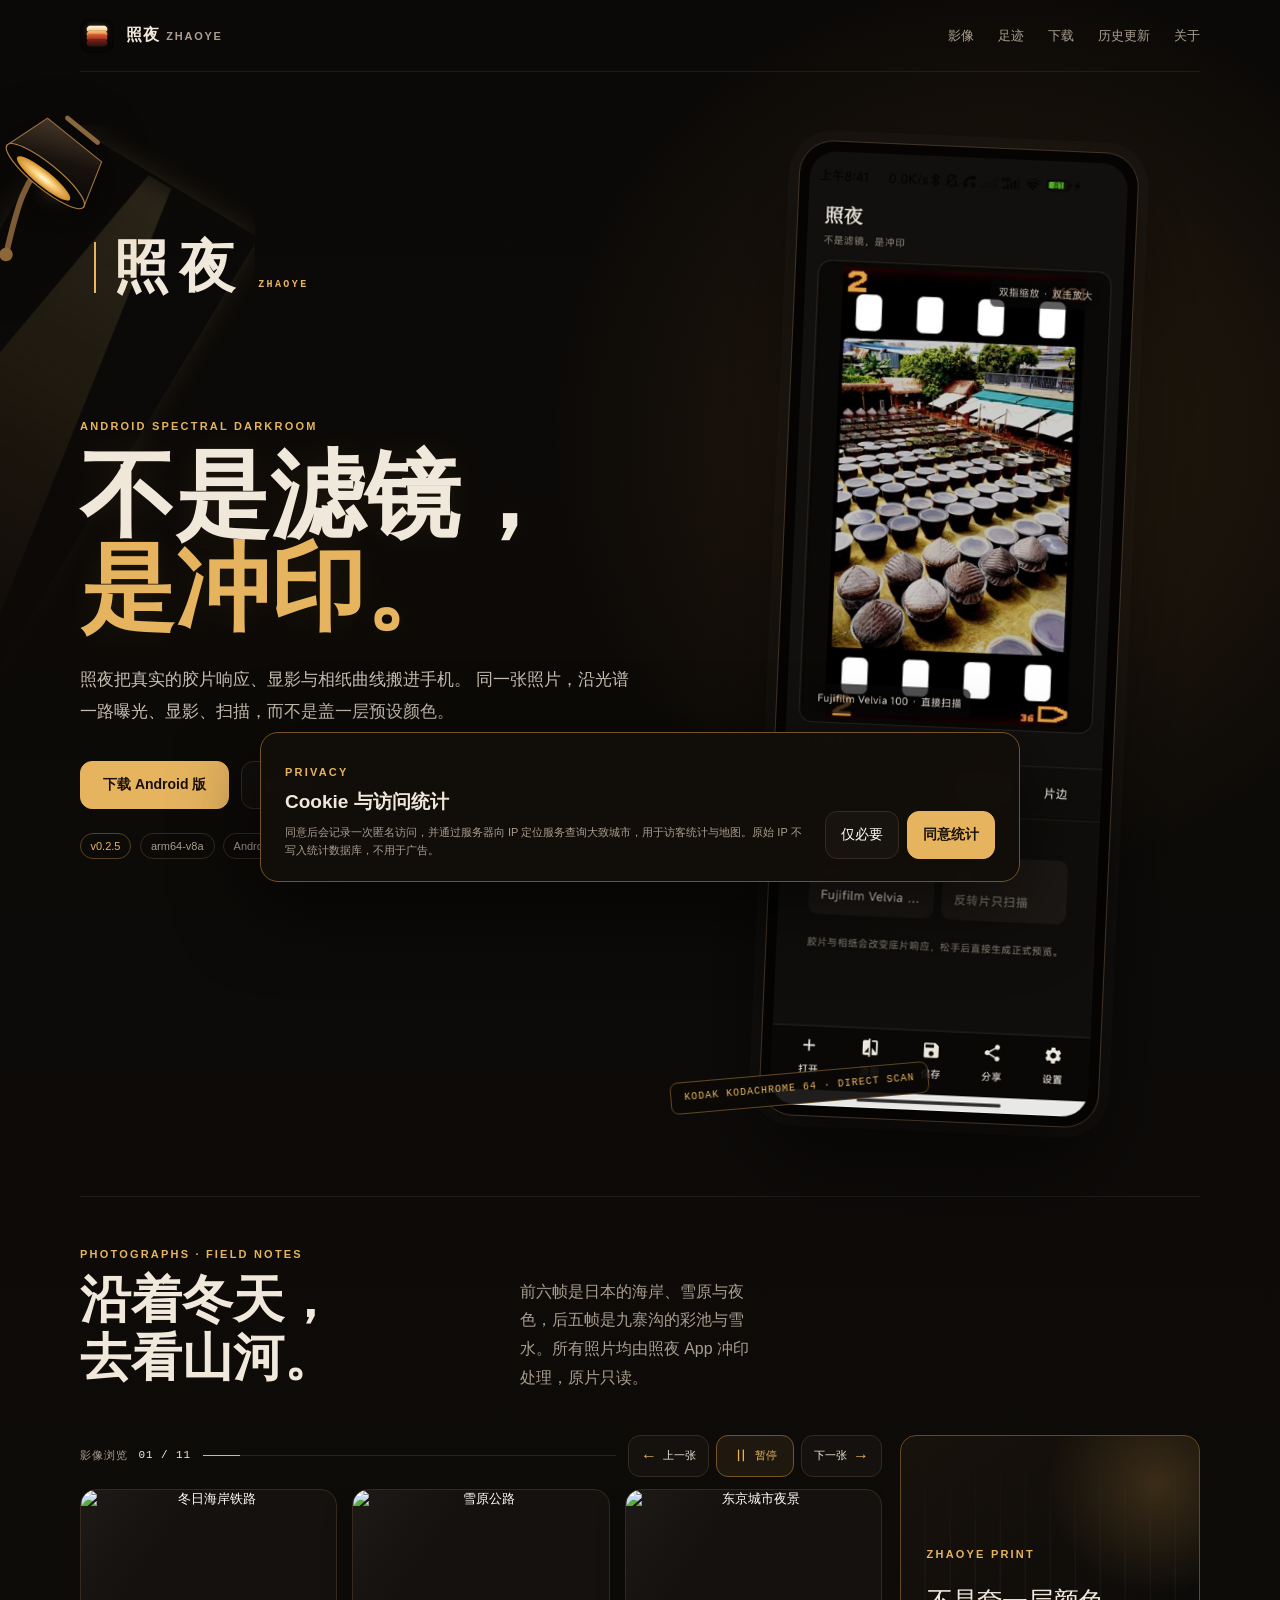
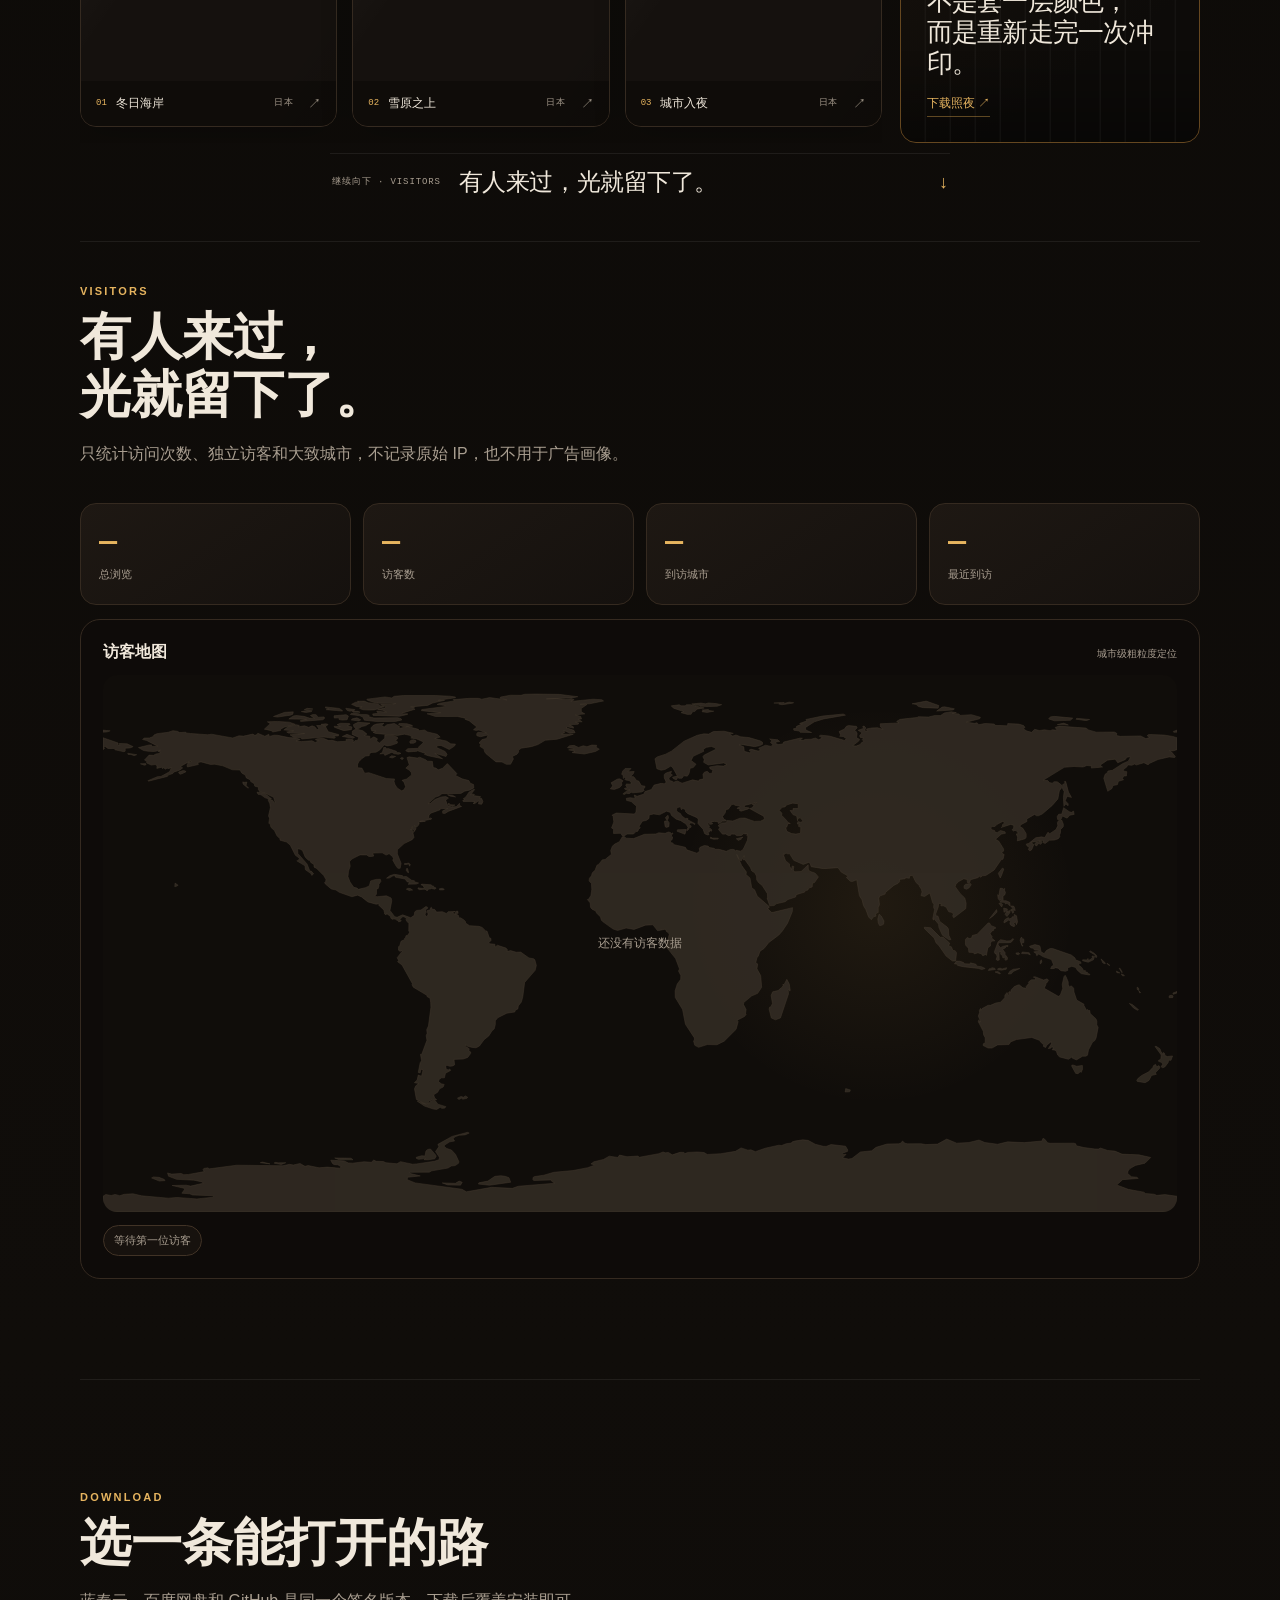
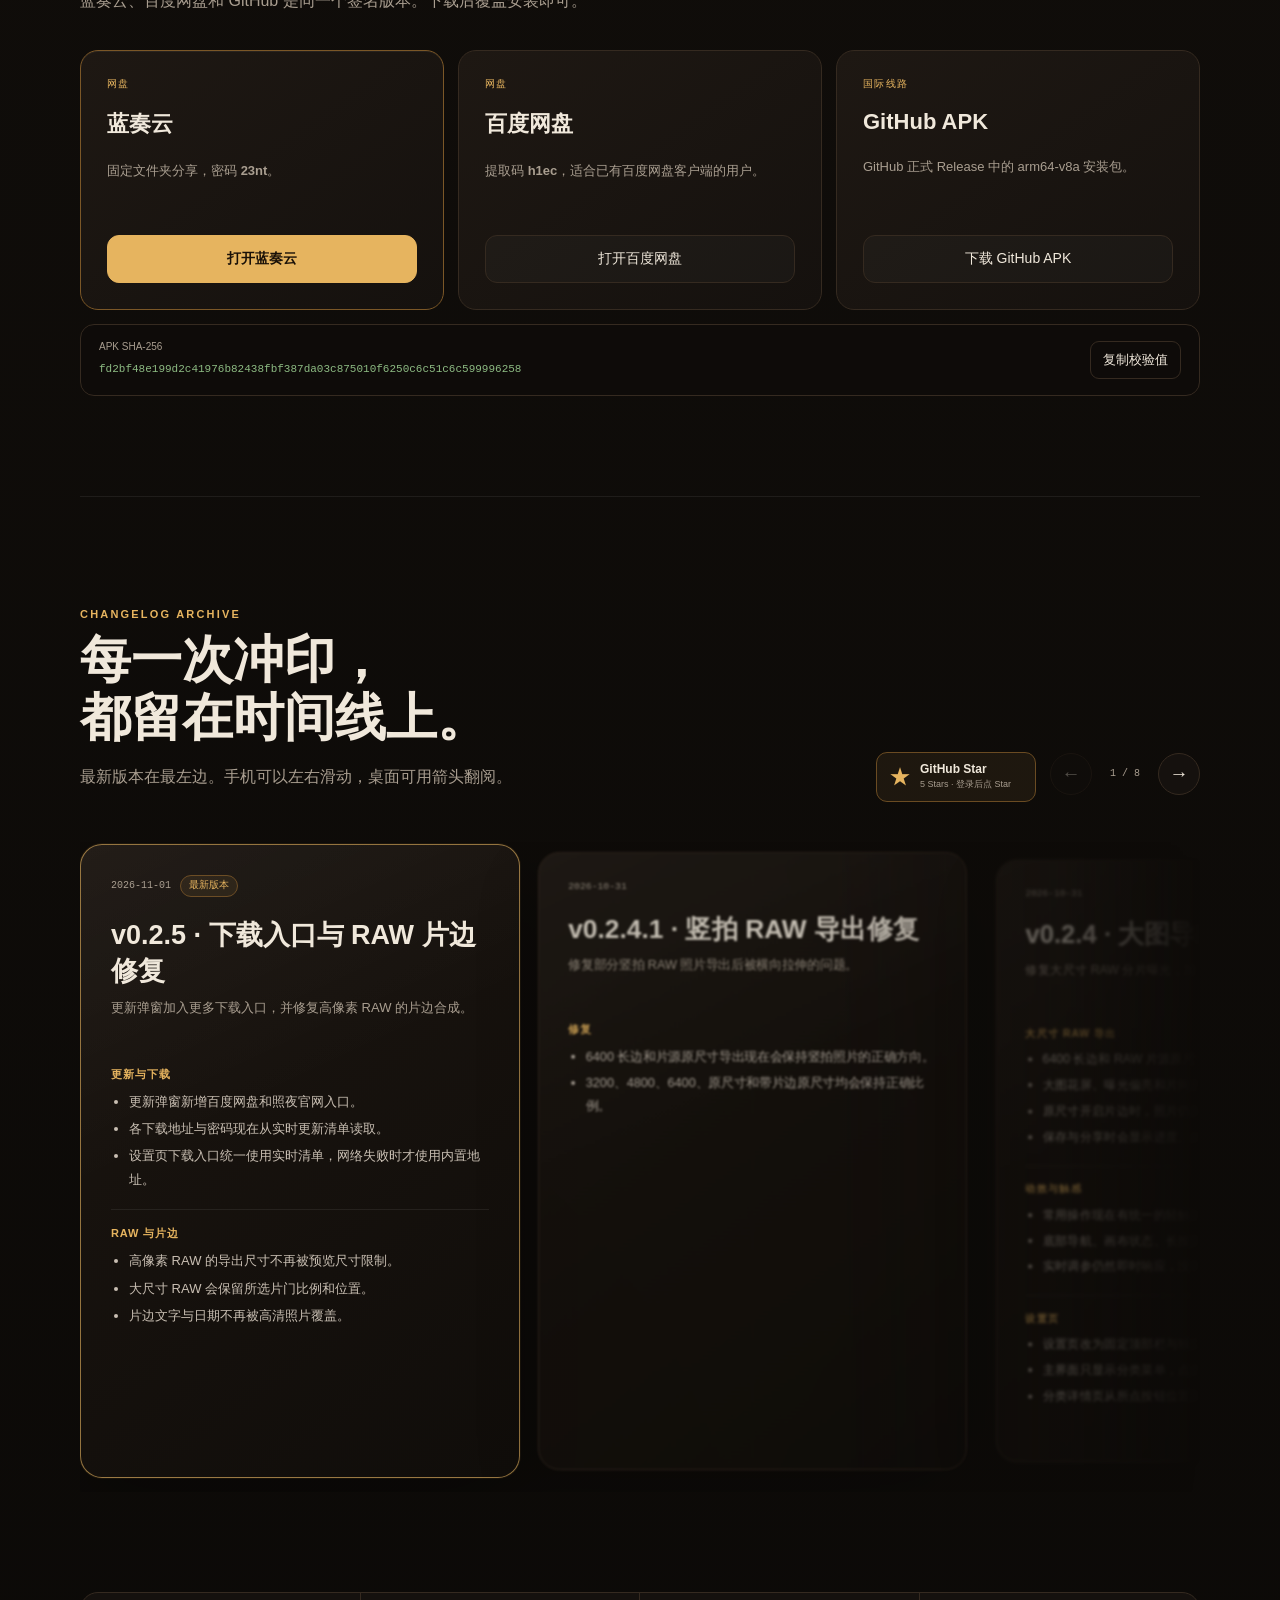
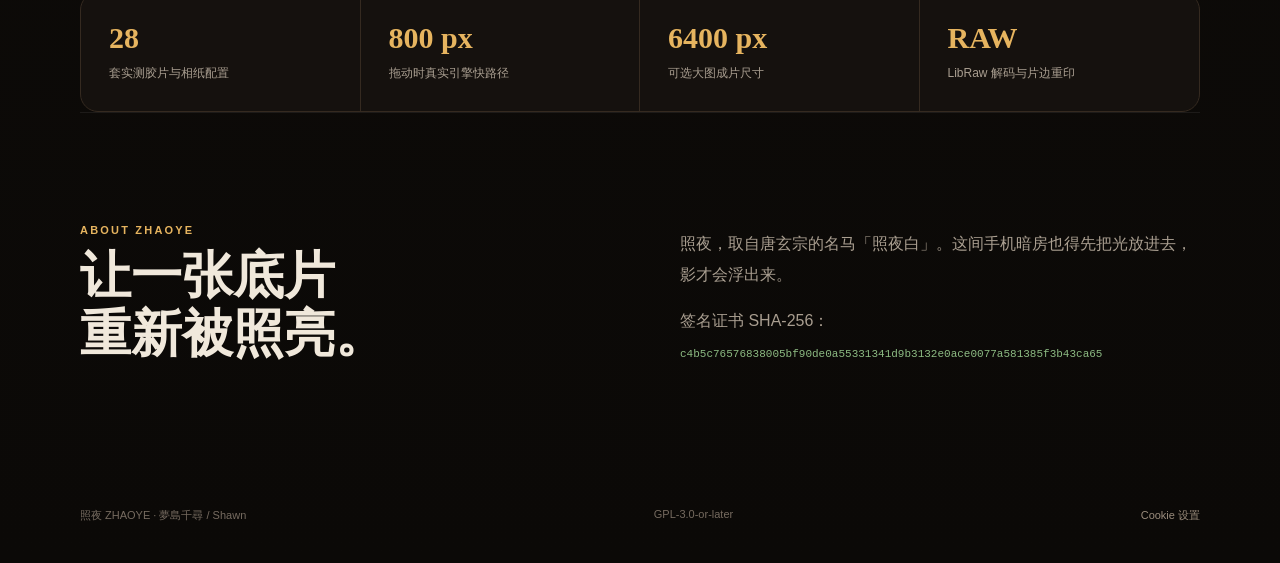
==== commit 37ff427f: "官网图库增加大按钮与智能自动播放" ====
--- a/site/zhaoye/index.html
+++ b/site/zhaoye/index.html
@@ -22,7 +22,7 @@
   <meta name="twitter:image" content="https://zhaoye.8889.hair/assets/screenshot.jpg">
   <title>照夜 ZHAOYE｜Android 胶片暗房 App 下载与更新</title>
   <link rel="icon" href="assets/app-icon.png">
-  <link rel="stylesheet" href="styles.css?v=20261101-gallery4">
+  <link rel="stylesheet" href="styles.css?v=20261101-gallery5">
   <script type="application/ld+json">
     {
       "@context": "https://schema.org",
@@ -137,12 +137,22 @@
       <div class="gallery-layout">
         <div class="gallery-main">
           <div class="gallery-controls">
-            <span>左右浏览 · 点击看大图</span>
-            <b id="gallery-position">01 / 11</b>
+            <div class="gallery-count">
+              <span>影像浏览</span>
+              <b id="gallery-position">01 / 11</b>
+            </div>
             <i class="gallery-progress"><span id="gallery-progress"></span></i>
-            <div>
-              <button id="gallery-prev" type="button" aria-label="上一张照片">←</button>
-              <button id="gallery-next" type="button" aria-label="下一张照片">→</button>
+            <div class="gallery-buttons">
+              <button id="gallery-prev" type="button" aria-label="上一张照片">
+                <span aria-hidden="true">←</span> 上一张
+              </button>
+              <button id="gallery-play" type="button" aria-label="暂停自动播放" aria-pressed="true">
+                <span id="gallery-play-icon" aria-hidden="true">Ⅱ</span>
+                <b id="gallery-play-label">暂停</b>
+              </button>
+              <button id="gallery-next" type="button" aria-label="下一张照片">
+                下一张 <span aria-hidden="true">→</span>
+              </button>
             </div>
           </div>
           <div class="gallery-grid">
@@ -366,6 +376,6 @@
     </div>
   </div>
 
-  <script src="app.js?v=20261101-gallery4"></script>
+  <script src="app.js?v=20261101-gallery5"></script>
 </body>
 </html>
--- a/site/zhaoye/styles.css
+++ b/site/zhaoye/styles.css
@@ -436,32 +436,63 @@
 
 .gallery-controls {
   display: grid;
-  grid-template-columns: 1fr auto auto;
-  align-items: center;
-  gap: 9px 12px;
-  margin: 0 0 14px;
+  grid-template-columns: auto minmax(80px, 1fr) auto;
+  align-items: center;
+  gap: 12px;
+  margin: 0 0 10px;
   color: var(--faint);
-  font-size: 10px;
-}
-.gallery-controls b {
-  color: var(--bone);
-  font: 500 10px/1 ui-monospace, monospace;
+  font-size: 11px;
+}
+.gallery-count {
+  display: flex;
+  align-items: center;
+  gap: 11px;
+  white-space: nowrap;
+}
+.gallery-count span { letter-spacing: .08em; }
+.gallery-count b {
+  color: var(--bone);
+  font: 500 11px/1 ui-monospace, monospace;
   letter-spacing: .08em;
 }
-.gallery-controls > div { display: flex; gap: 5px; }
+.gallery-buttons { display: flex; gap: 7px; }
 .gallery-controls button {
-  width: 34px;
-  height: 32px;
+  min-width: 72px;
+  height: 42px;
+  padding: 0 12px;
+  display: inline-flex;
+  align-items: center;
+  justify-content: center;
+  gap: 6px;
   border: 1px solid var(--line);
-  border-radius: 9px;
+  border-radius: 12px;
   background: var(--panel);
   color: var(--bone);
-  font-size: 16px;
+  font: 500 11px/1 "Noto Sans SC", sans-serif;
   cursor: pointer;
+  transition: border-color .22s ease, background .22s ease, color .22s ease, transform .22s ease;
+}
+.gallery-controls button span { color: var(--amber); font-size: 16px; }
+.gallery-controls button b { font-weight: 500; }
+.gallery-controls button:hover {
+  border-color: rgba(230,180,95,.62);
+  background: #241b12;
+  transform: translateY(-1px);
+}
+.gallery-controls button:focus-visible { outline: 2px solid var(--amber); outline-offset: 2px; }
+#gallery-play {
+  min-width: 78px;
+  border-color: #765326;
+  background: rgba(230,180,95,.08);
+  color: var(--amber);
+}
+#gallery-play[aria-pressed="false"] {
+  border-color: var(--line);
+  background: var(--panel);
+  color: var(--bone);
 }
 .gallery-controls button:disabled { opacity: .3; cursor: default; }
 .gallery-progress {
-  grid-column: 1 / -1;
   display: block;
   height: 1px;
   overflow: hidden;
@@ -469,7 +500,7 @@
 }
 .gallery-progress > span {
   display: block;
-  width: 8.333%;
+  width: 9.09%;
   height: 100%;
   background: var(--amber);
   transform-origin: left center;
@@ -1003,6 +1034,18 @@
     scrollbar-width: none;
   }
   .gallery-grid::-webkit-scrollbar { display: none; }
+  .gallery-controls { grid-template-columns: 1fr; gap: 10px; }
+  .gallery-count { justify-content: space-between; }
+  .gallery-buttons {
+    display: grid;
+    grid-template-columns: repeat(3, minmax(0, 1fr));
+    gap: 7px;
+  }
+  .gallery-controls button {
+    width: 100%;
+    min-width: 0;
+    padding-inline: 7px;
+  }
   .gallery-grid > figure {
     flex: 0 0 min(82vw, 360px);
     width: min(82vw, 360px);
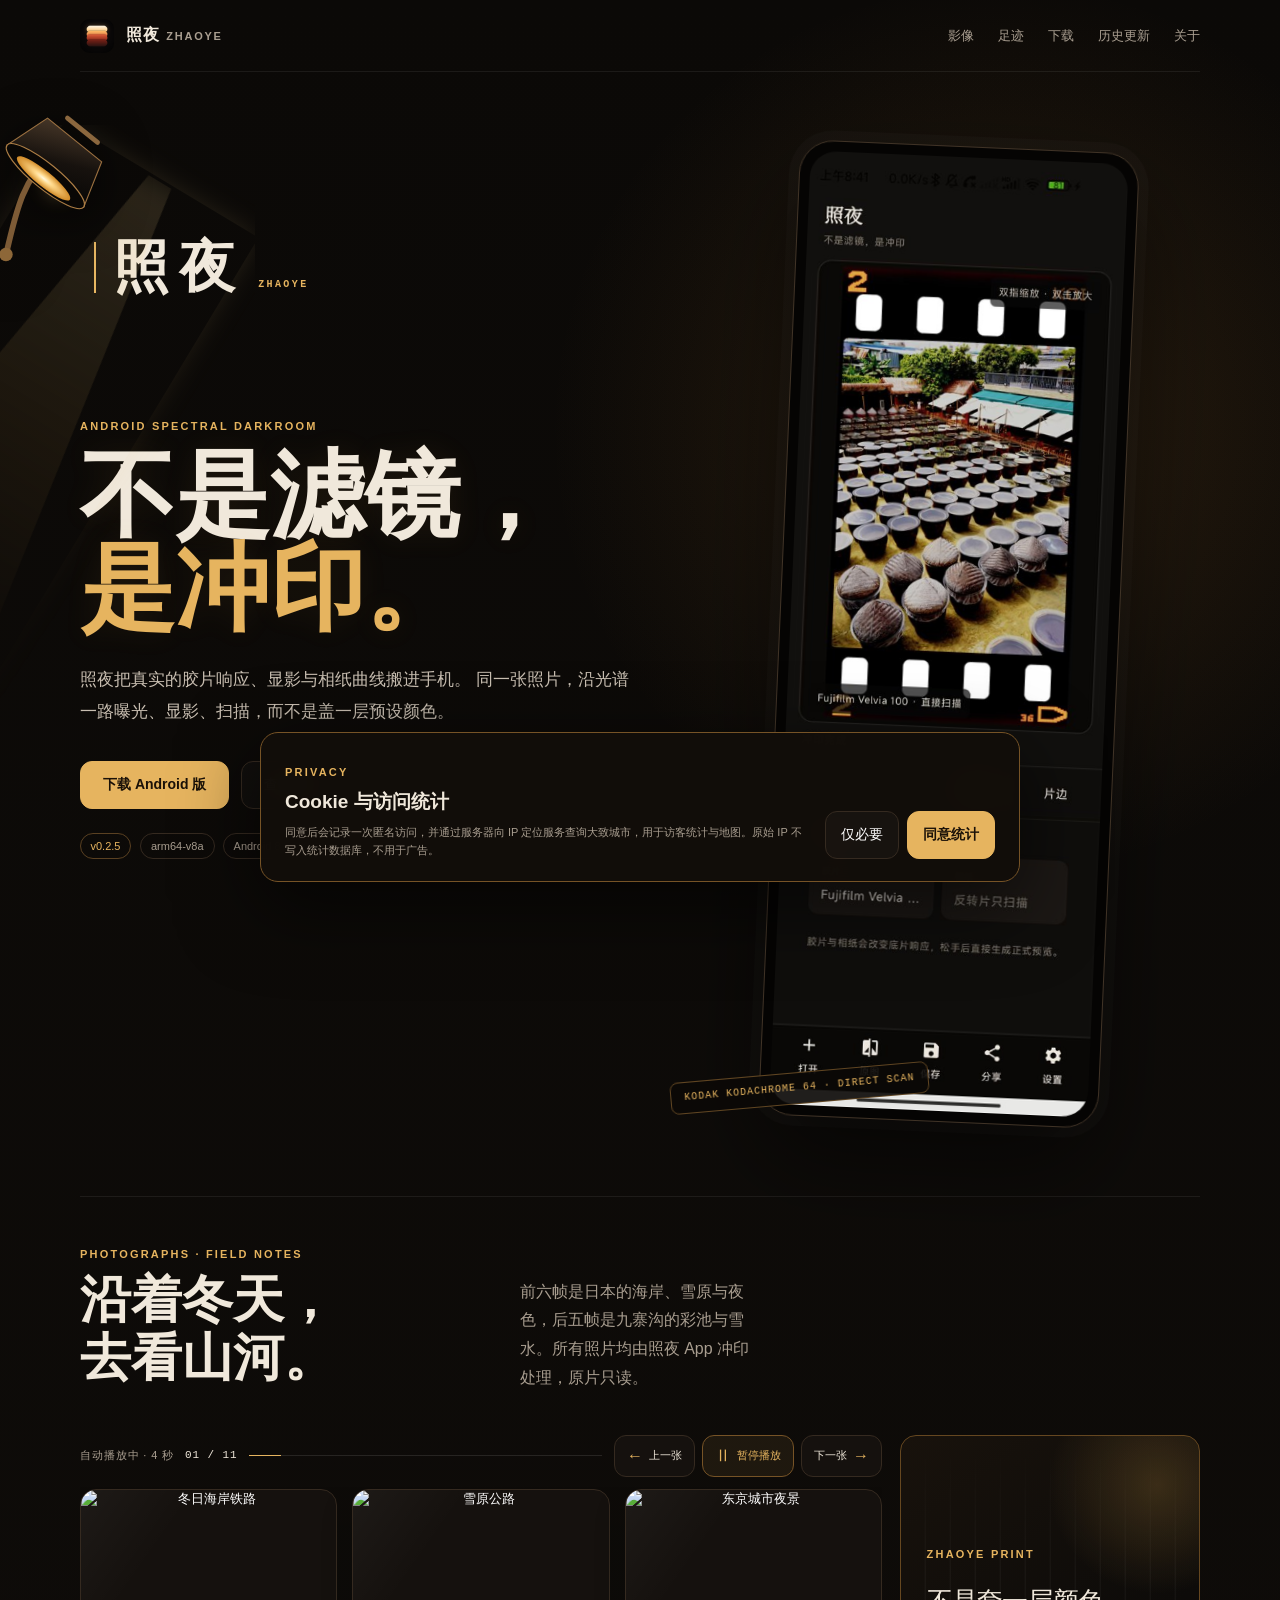
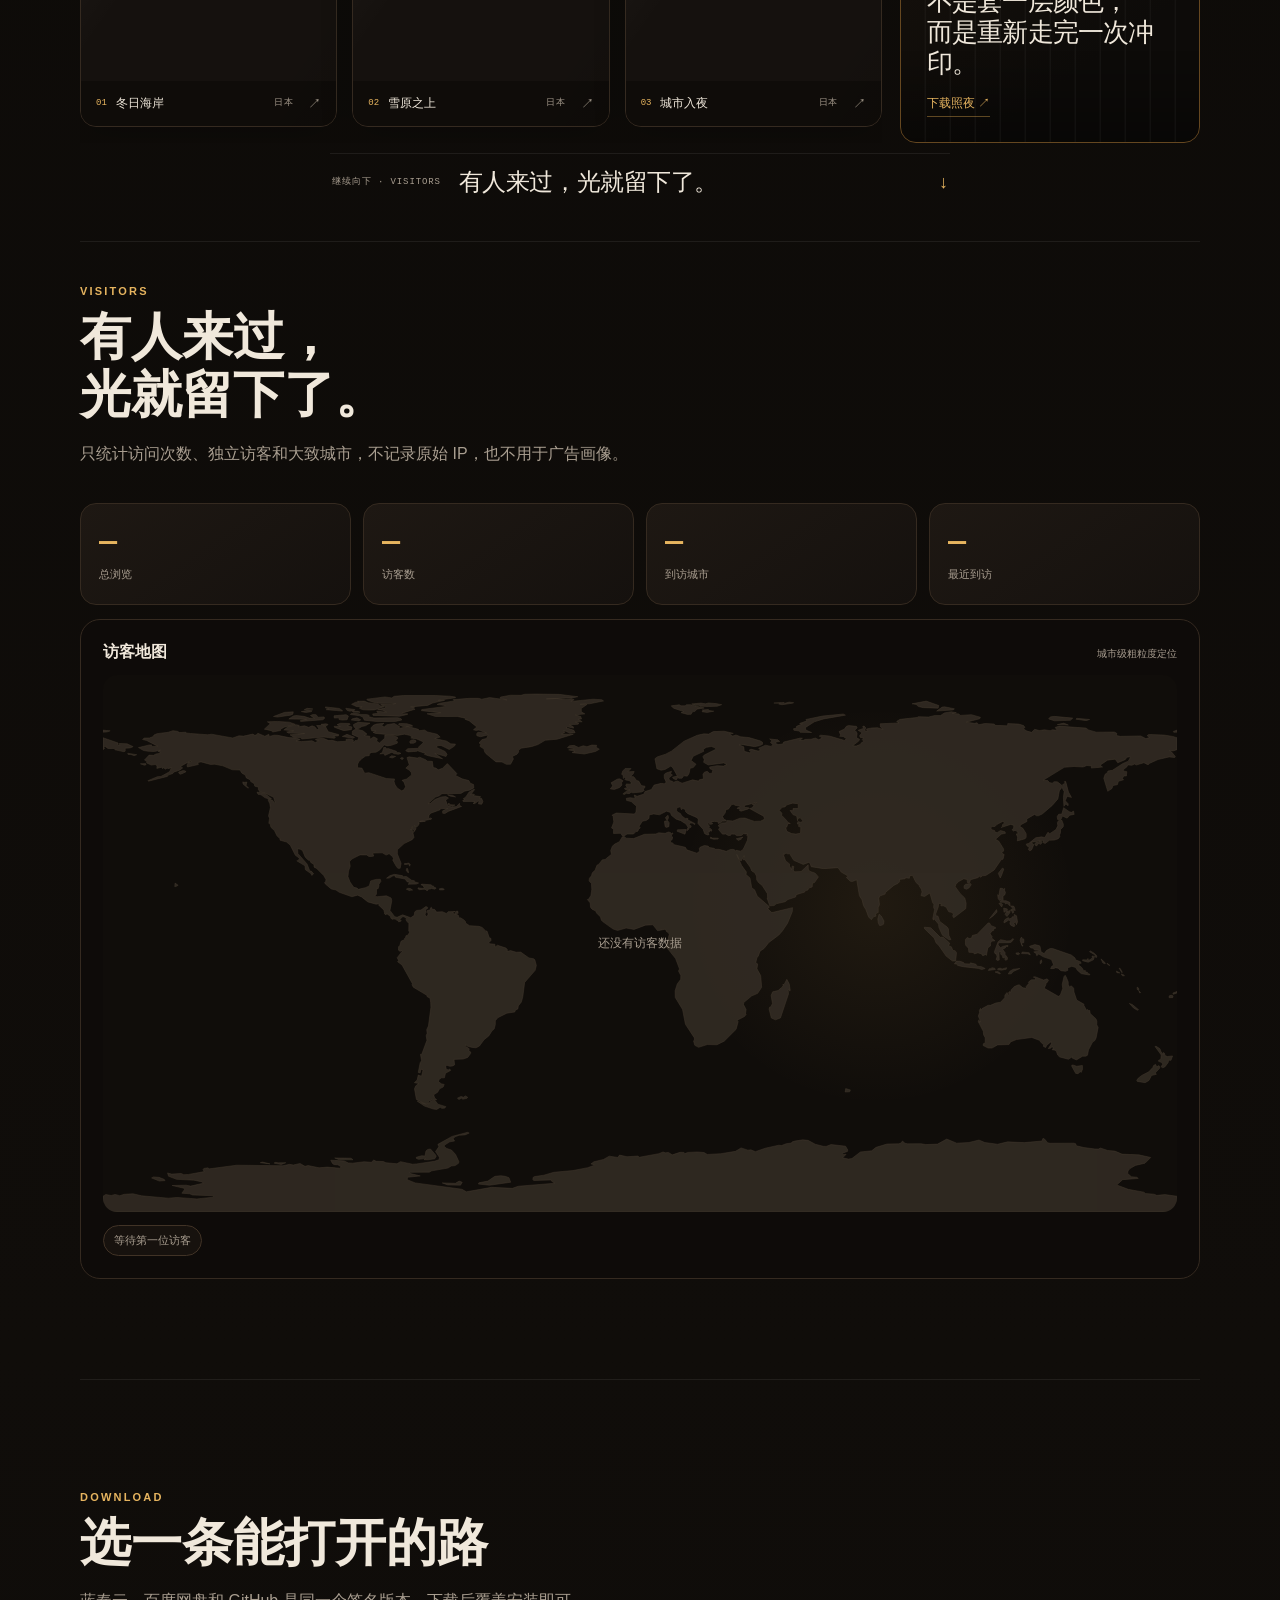
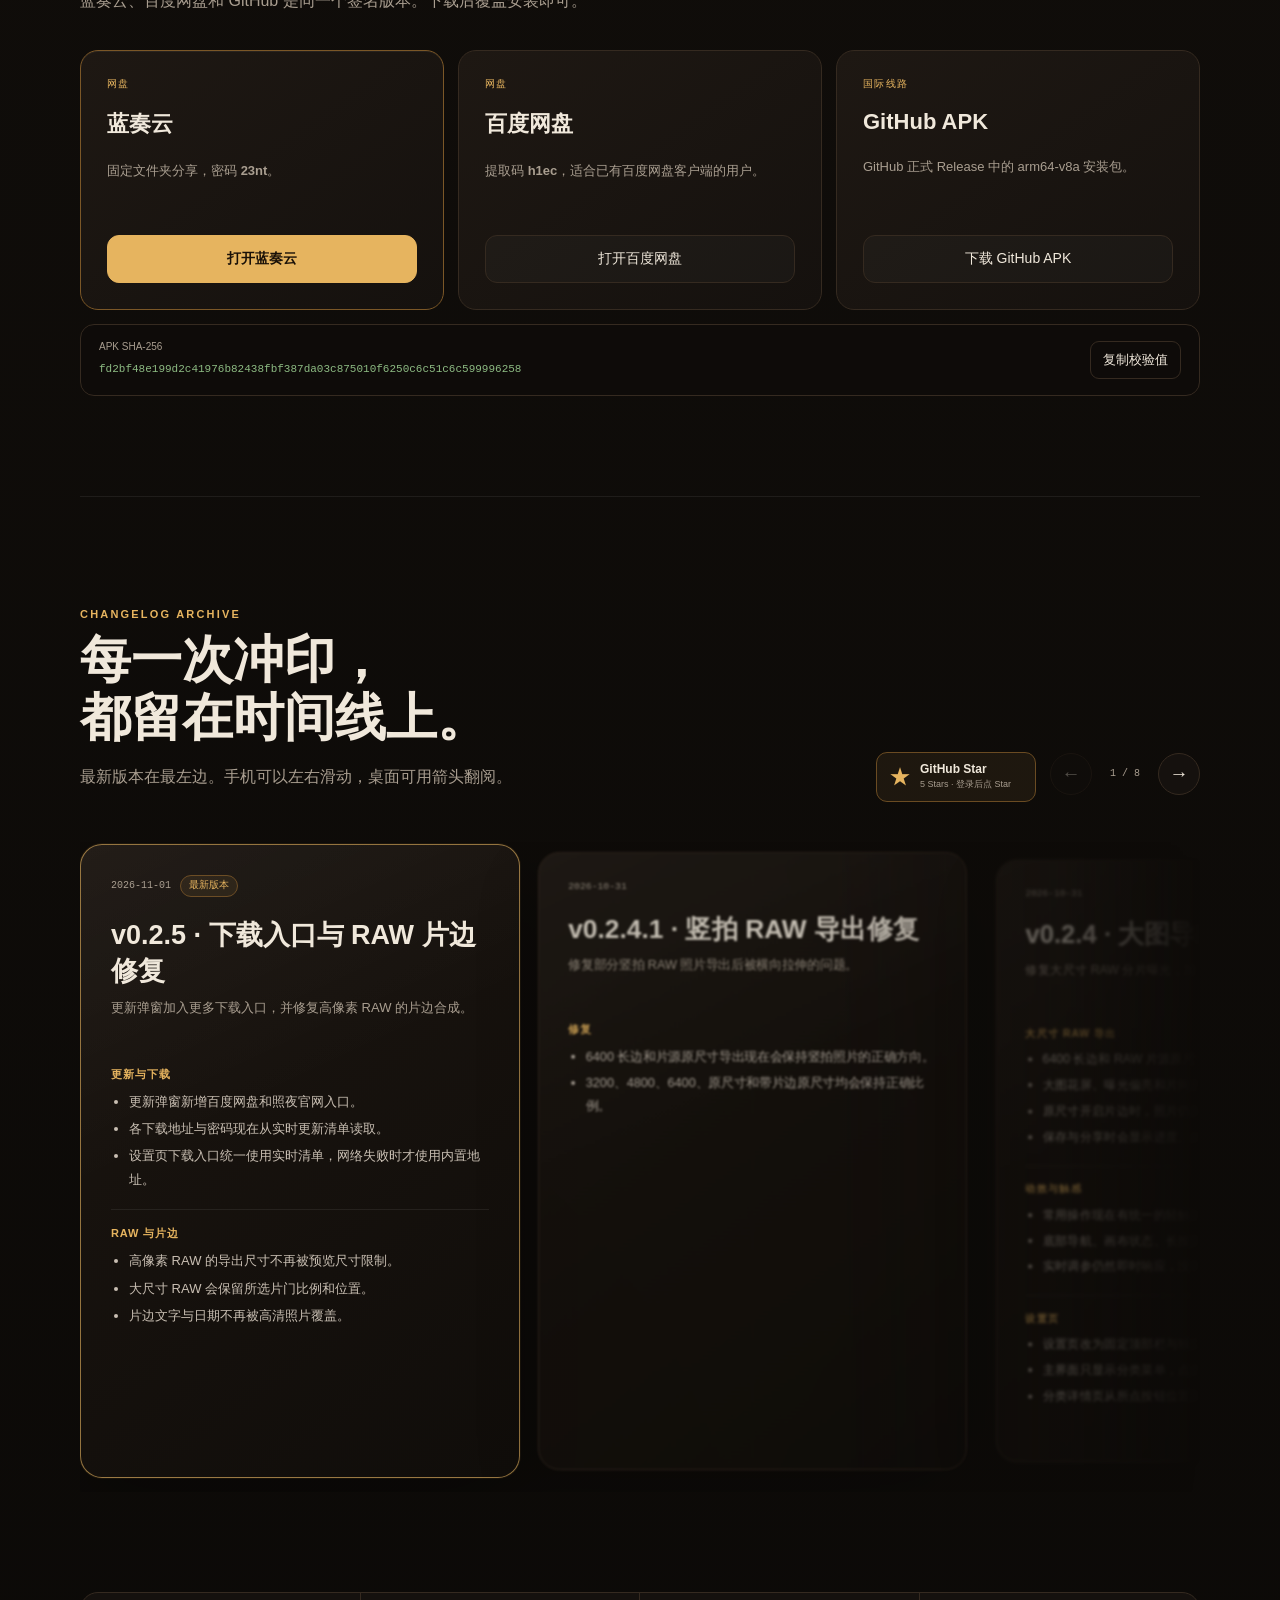
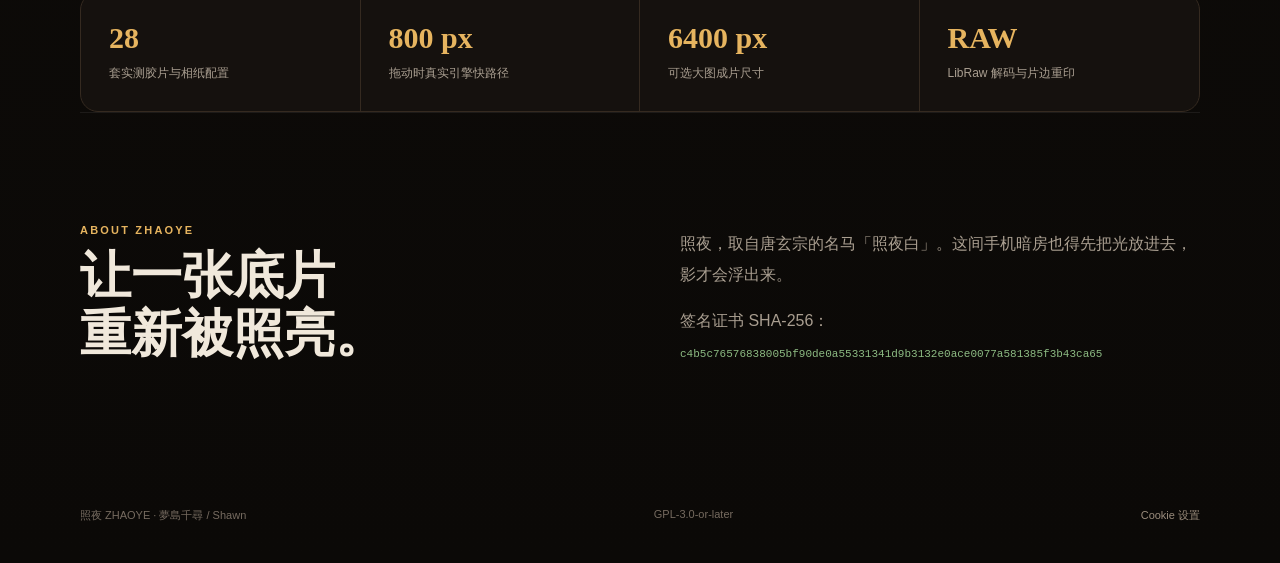
==== commit 2d597f23: "增强官网图库自动播放状态与缓存更新" ====
--- a/site/zhaoye/index.html
+++ b/site/zhaoye/index.html
@@ -22,7 +22,7 @@
   <meta name="twitter:image" content="https://zhaoye.8889.hair/assets/screenshot.jpg">
   <title>照夜 ZHAOYE｜Android 胶片暗房 App 下载与更新</title>
   <link rel="icon" href="assets/app-icon.png">
-  <link rel="stylesheet" href="styles.css?v=20261101-gallery5">
+  <link rel="stylesheet" href="styles.css?v=20261101-gallery7">
   <script type="application/ld+json">
     {
       "@context": "https://schema.org",
@@ -138,7 +138,7 @@
         <div class="gallery-main">
           <div class="gallery-controls">
             <div class="gallery-count">
-              <span>影像浏览</span>
+              <span id="gallery-status">自动播放中 · 4 秒</span>
               <b id="gallery-position">01 / 11</b>
             </div>
             <i class="gallery-progress"><span id="gallery-progress"></span></i>
@@ -148,7 +148,7 @@
               </button>
               <button id="gallery-play" type="button" aria-label="暂停自动播放" aria-pressed="true">
                 <span id="gallery-play-icon" aria-hidden="true">Ⅱ</span>
-                <b id="gallery-play-label">暂停</b>
+                <b id="gallery-play-label">暂停播放</b>
               </button>
               <button id="gallery-next" type="button" aria-label="下一张照片">
                 下一张 <span aria-hidden="true">→</span>
@@ -376,6 +376,6 @@
     </div>
   </div>
 
-  <script src="app.js?v=20261101-gallery5"></script>
+  <script src="app.js?v=20261101-gallery7"></script>
 </body>
 </html>
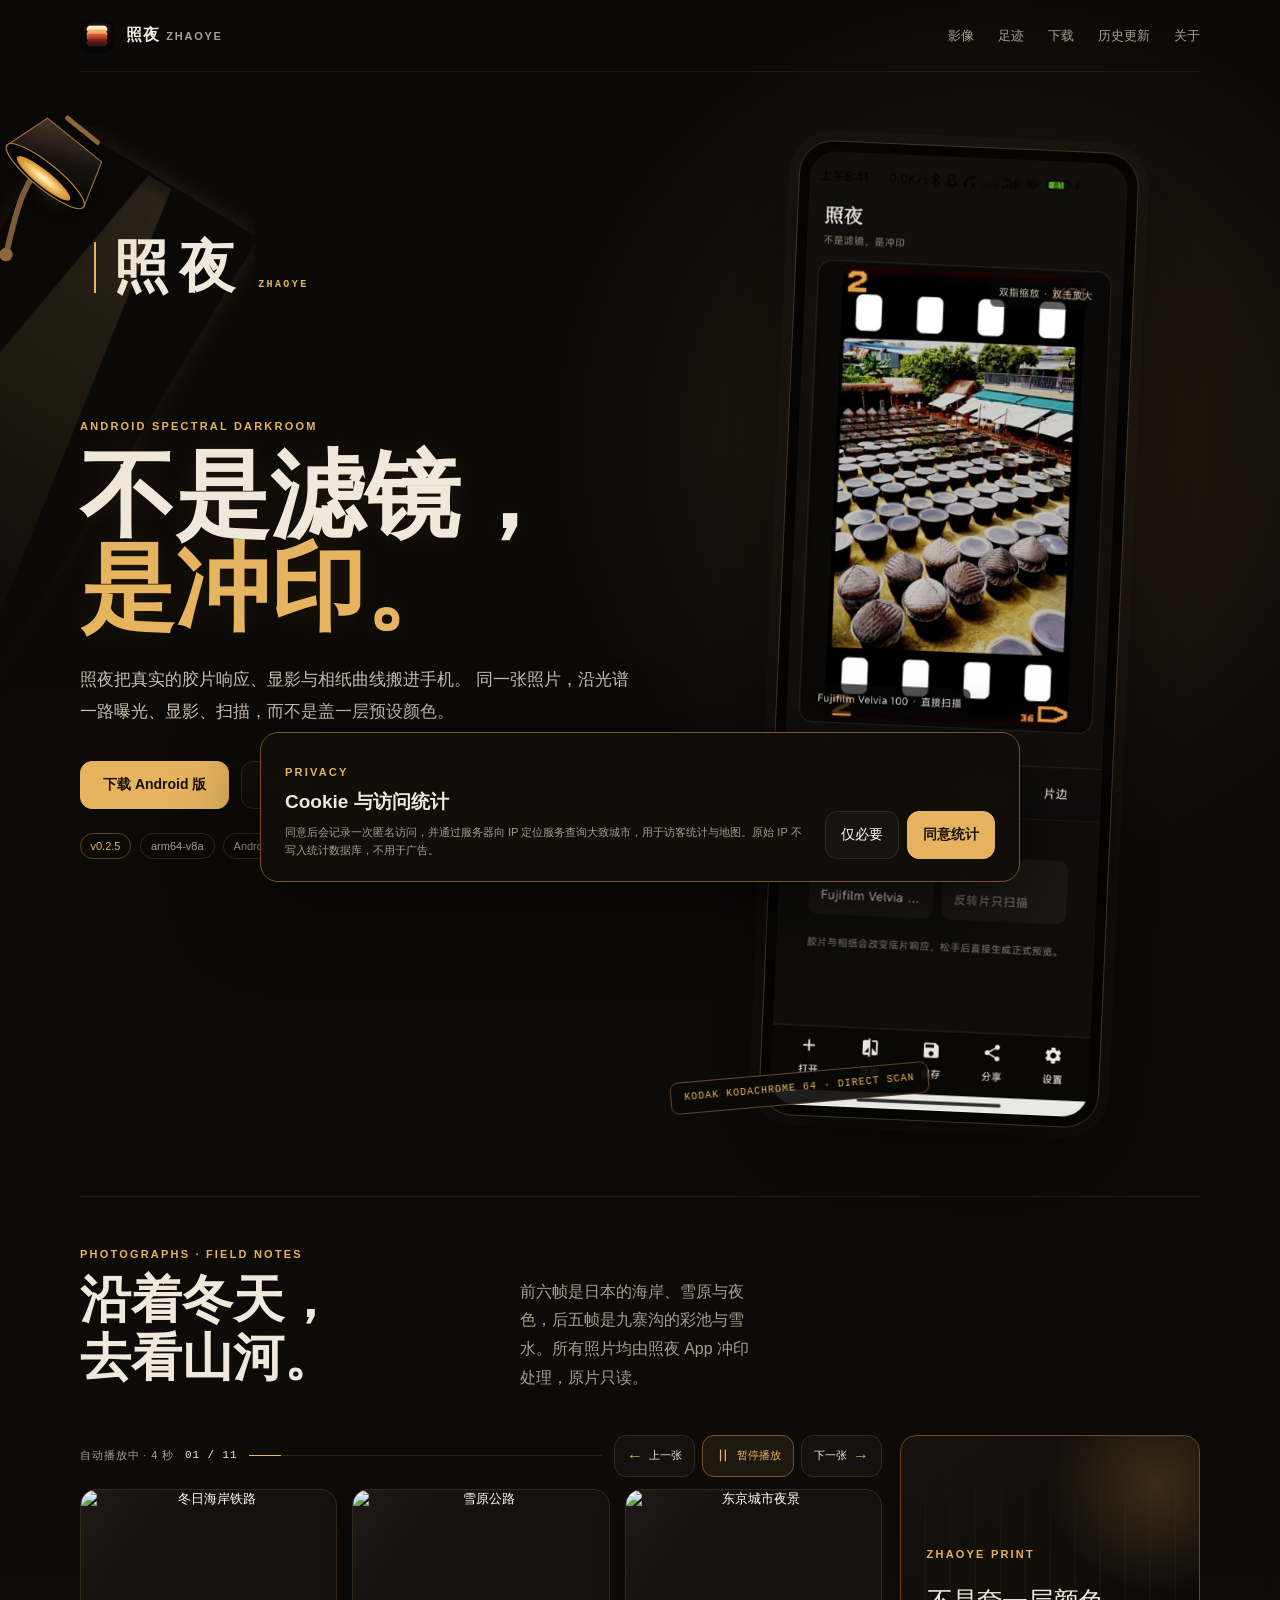
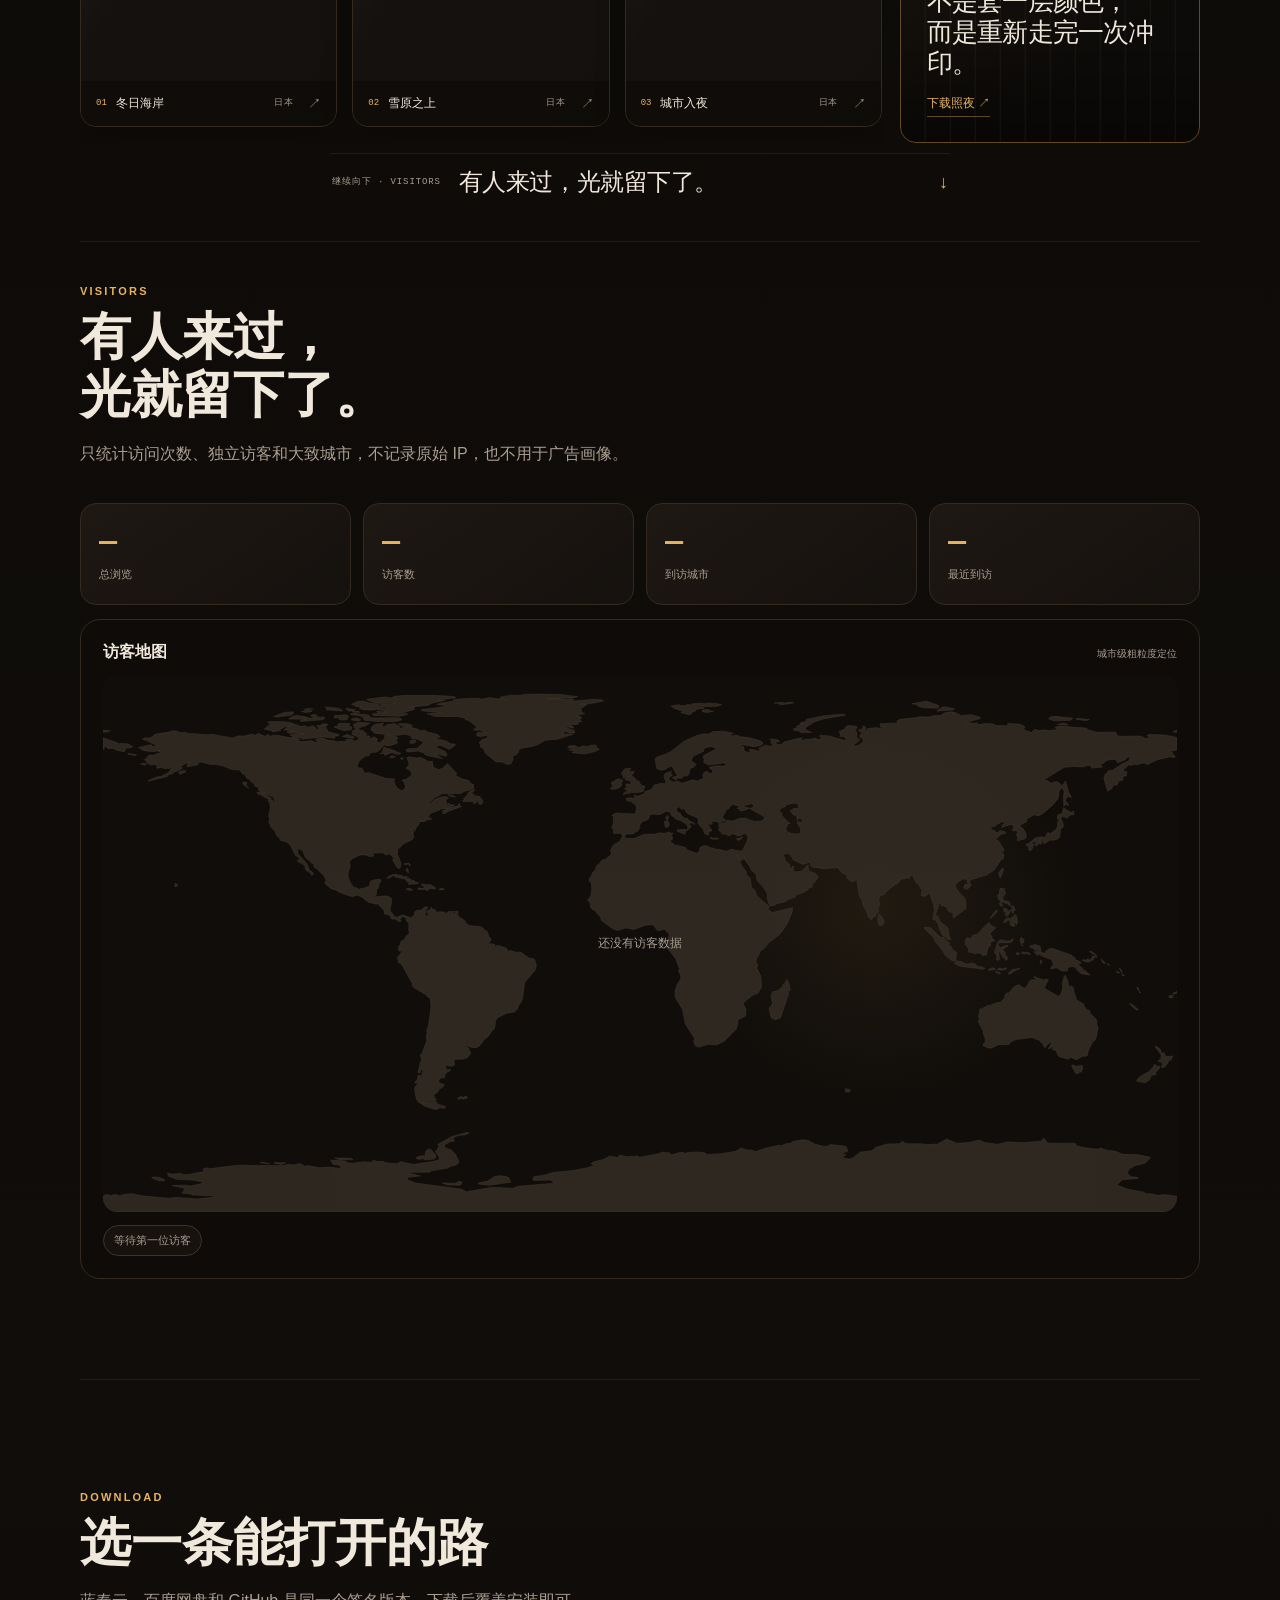
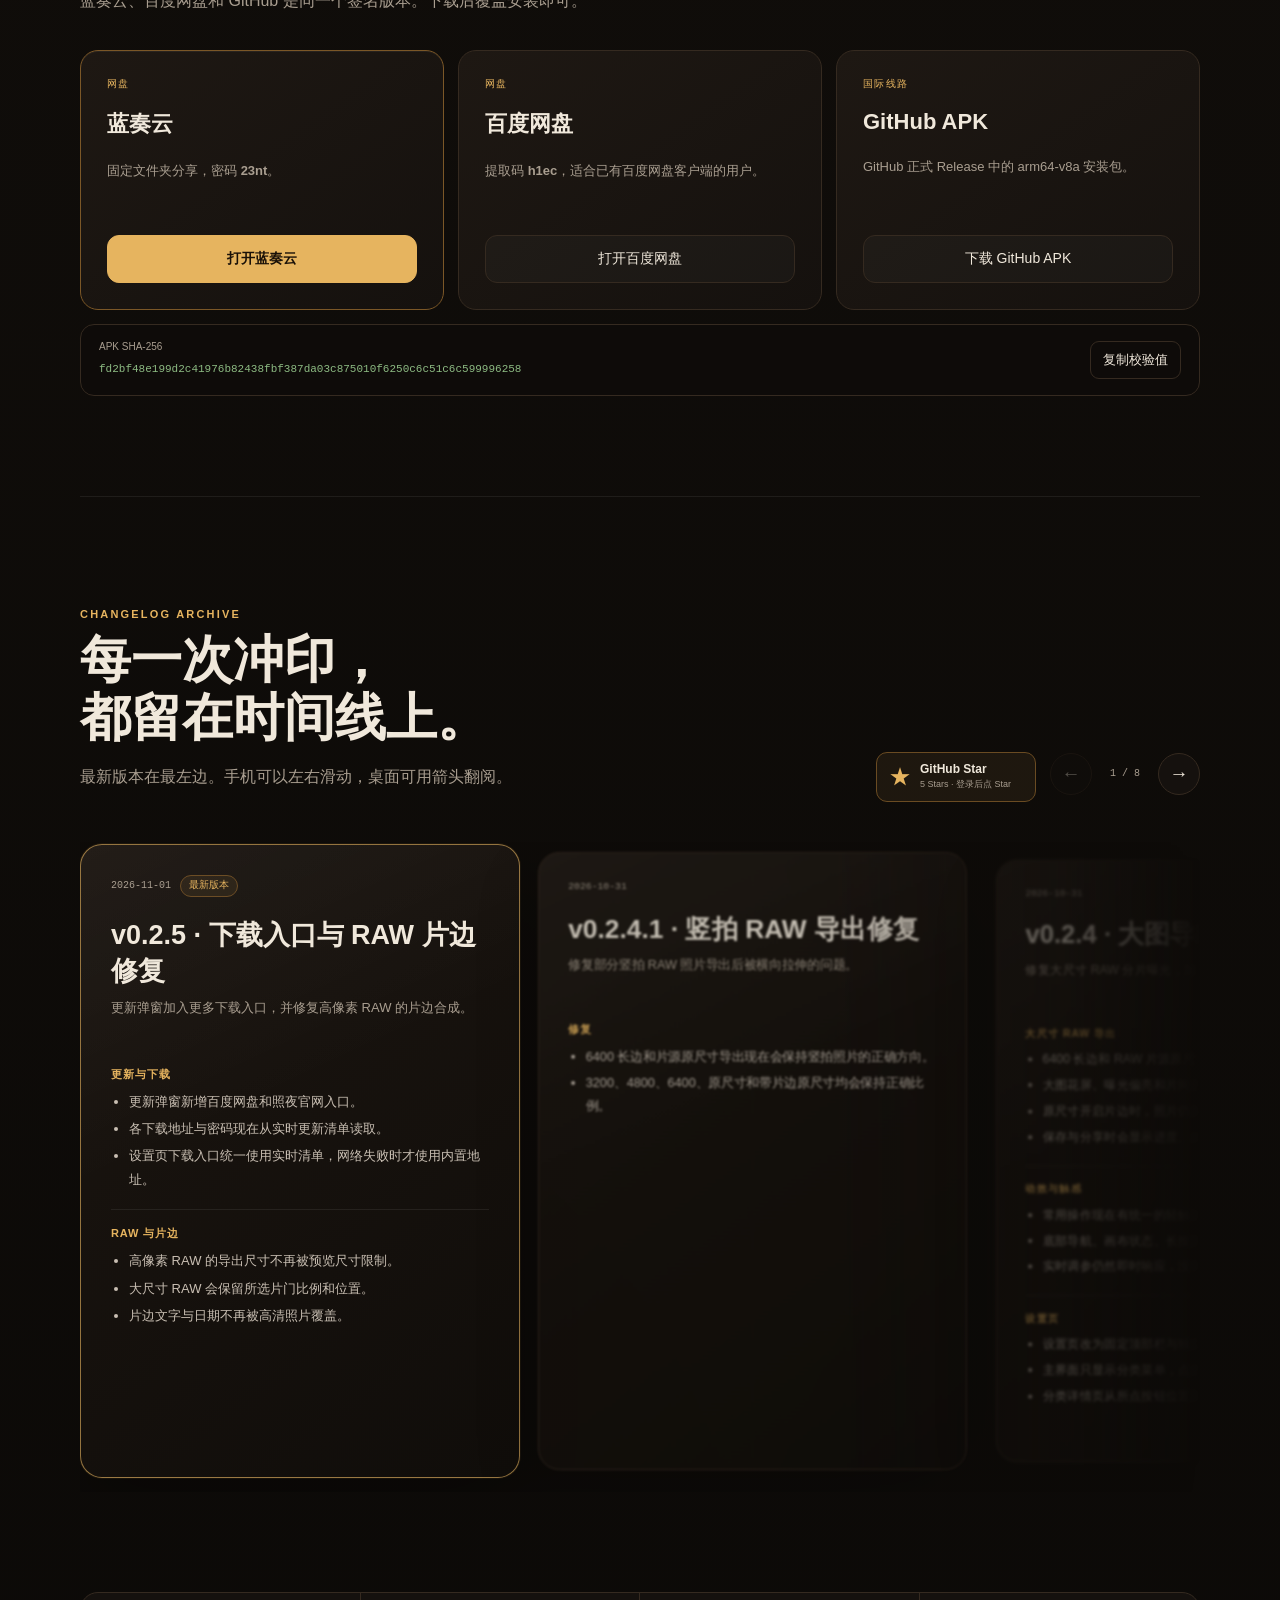
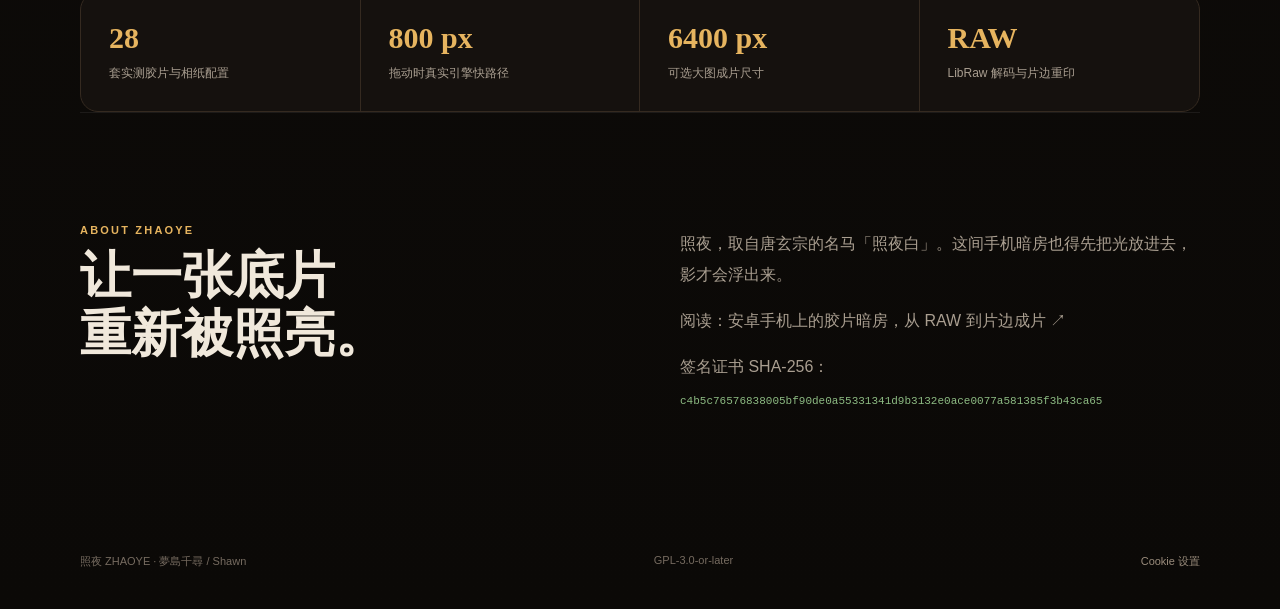
==== commit 2f9734bd: "完善搜索图标并新增安卓胶片暗房内容页" ====
--- a/site/zhaoye/index.html
+++ b/site/zhaoye/index.html
@@ -8,6 +8,7 @@
   <meta name="robots" content="index,follow,max-image-preview:large">
   <meta name="application-name" content="照夜 ZHAOYE">
   <meta name="theme-color" content="#0b0907">
+  <meta name="msapplication-TileColor" content="#0b0907">
   <link rel="canonical" href="https://zhaoye.8889.hair/">
   <meta property="og:type" content="website">
   <meta property="og:locale" content="zh_CN">
@@ -21,7 +22,13 @@
   <meta name="twitter:description" content="不是滤镜，是冲印。手机本地运行的胶片与 RAW 冲印工作流。">
   <meta name="twitter:image" content="https://zhaoye.8889.hair/assets/screenshot.jpg">
   <title>照夜 ZHAOYE｜Android 胶片暗房 App 下载与更新</title>
-  <link rel="icon" href="assets/app-icon.png">
+  <link rel="icon" href="/favicon.ico" sizes="any">
+  <link rel="icon" type="image/png" sizes="48x48" href="/favicon-48.png">
+  <link rel="icon" type="image/png" sizes="96x96" href="/favicon-96.png">
+  <link rel="icon" type="image/png" sizes="144x144" href="/favicon-144.png">
+  <link rel="icon" type="image/png" sizes="192x192" href="/favicon-192.png">
+  <link rel="apple-touch-icon" sizes="180x180" href="/apple-touch-icon.png">
+  <link rel="manifest" href="/site.webmanifest">
   <link rel="stylesheet" href="styles.css?v=20261101-gallery7">
   <script type="application/ld+json">
     {
@@ -34,6 +41,7 @@
       "downloadUrl": "https://github.com/Shawn-SU-1/zhaoye/releases/latest",
       "applicationCategory": "MultimediaApplication",
       "operatingSystem": "Android 8.0+",
+      "softwareVersion": "0.2.5",
       "softwareRequirements": "arm64-v8a, Vulkan 1.1",
       "isAccessibleForFree": true,
       "offers": {
@@ -49,7 +57,26 @@
       "sameAs": [
         "https://github.com/Shawn-SU-1/zhaoye"
       ],
-      "image": "https://zhaoye.8889.hair/assets/screenshot.jpg"
+      "logo": "https://zhaoye.8889.hair/favicon-192.png",
+      "image": [
+        "https://zhaoye.8889.hair/favicon-192.png",
+        "https://zhaoye.8889.hair/assets/screenshot.jpg"
+      ]
+    }
+  </script>
+  <script type="application/ld+json">
+    {
+      "@context": "https://schema.org",
+      "@type": "WebSite",
+      "name": "照夜 ZHAOYE",
+      "alternateName": ["照夜", "照夜 App", "ZHAOYE 胶片暗房", "照夜安卓胶片暗房"],
+      "url": "https://zhaoye.8889.hair/",
+      "inLanguage": "zh-CN",
+      "publisher": {
+        "@type": "Person",
+        "name": "夢島千尋 / Shawn",
+        "url": "https://github.com/Shawn-SU-1"
+      }
     }
   </script>
 </head>
@@ -342,6 +369,7 @@
       </div>
       <div class="about-copy">
         <p>照夜，取自唐玄宗的名马「照夜白」。这间手机暗房也得先把光放进去，影才会浮出来。</p>
+        <p><a href="/guides/android-film-darkroom/">阅读：安卓手机上的胶片暗房，从 RAW 到片边成片 ↗</a></p>
         <p>签名证书 SHA-256：<code>c4b5c76576838005bf90de0a55331341d9b3132e0ace0077a581385f3b43ca65</code></p>
       </div>
     </section>
--- a/site/zhaoye/styles.css
+++ b/site/zhaoye/styles.css
@@ -959,6 +959,94 @@
 .cookie-consent p:last-child { max-width: 570px; margin: 0; color: var(--faint); font-size: 11px; line-height: 1.65; }
 .cookie-actions { display: flex; gap: 8px; }
 .cookie-actions .button { padding-inline: 15px; white-space: nowrap; }
+
+.guide-main { padding-block: 154px 90px; }
+.guide-hero {
+  max-width: 900px;
+  padding-bottom: 46px;
+  border-bottom: 1px solid var(--line);
+}
+.guide-hero h1 {
+  max-width: 850px;
+  margin: 12px 0 24px;
+  font: 600 clamp(42px, 6vw, 76px)/1.12 "Noto Serif SC", serif;
+  letter-spacing: -.045em;
+}
+.guide-hero > p:last-child {
+  max-width: 760px;
+  color: #b8aea2;
+  font-size: 16px;
+  line-height: 1.9;
+}
+.guide-layout {
+  display: grid;
+  grid-template-columns: minmax(0, 1fr) 270px;
+  align-items: start;
+  gap: clamp(36px, 7vw, 82px);
+  padding-top: 48px;
+}
+.guide-article { max-width: 760px; }
+.guide-article h2 {
+  margin: 46px 0 14px;
+  color: var(--bone);
+  font: 500 clamp(25px, 3vw, 36px)/1.25 "Noto Serif SC", serif;
+  letter-spacing: -.025em;
+}
+.guide-article h2:first-child { margin-top: 0; }
+.guide-article p,
+.guide-article li {
+  color: #b8aea2;
+  font-size: 14px;
+  line-height: 1.95;
+}
+.guide-article ol { padding-left: 22px; }
+.guide-article li + li { margin-top: 7px; }
+.guide-figure { margin: 34px 0; }
+.guide-figure img {
+  display: block;
+  width: 100%;
+  border: 1px solid var(--line);
+  border-radius: 15px;
+}
+.guide-figure figcaption {
+  margin-top: 10px;
+  color: var(--faint);
+  font-size: 10px;
+}
+.guide-faq { border-top: 1px solid var(--line); }
+.guide-faq details { border-bottom: 1px solid var(--line); }
+.guide-faq summary {
+  padding: 16px 0;
+  color: var(--bone);
+  font-size: 13px;
+  cursor: pointer;
+}
+.guide-faq p { margin: 0 0 16px; }
+.guide-actions { display: flex; flex-wrap: wrap; gap: 10px; margin-top: 38px; }
+.guide-aside {
+  position: sticky;
+  top: 115px;
+  padding: 22px;
+  border: 1px solid var(--line);
+  border-radius: 16px;
+  background: var(--panel);
+}
+.guide-aside dl,
+.guide-aside dd { margin: 0; }
+.guide-aside dl { margin-block: 14px 20px; }
+.guide-aside dl div {
+  display: flex;
+  justify-content: space-between;
+  gap: 12px;
+  padding: 9px 0;
+  border-bottom: 1px solid rgba(255,255,255,.06);
+  font-size: 11px;
+}
+.guide-aside dt { color: var(--faint); }
+.guide-aside dd { color: var(--bone); text-align: right; }
+.guide-aside > a { color: var(--amber); font-size: 11px; text-decoration: none; }
+.guide-page footer a { color: #9a8c7c; text-decoration: none; }
+.guide-page footer a:hover { color: var(--amber); }
 
 @media (max-width: 820px) {
   .shell { width: min(100% - 28px, 680px); }
@@ -1008,6 +1096,9 @@
   .features article:nth-child(2) { border-right: 0; }
   .features article:nth-child(-n+2) { border-bottom: 1px solid var(--line); }
   .checksum, footer { align-items: flex-start; flex-direction: column; }
+  .guide-main { padding-block: 126px 70px; }
+  .guide-layout { grid-template-columns: 1fr; gap: 30px; }
+  .guide-aside { position: static; order: -1; }
 }
 
 @media (max-width: 600px) {
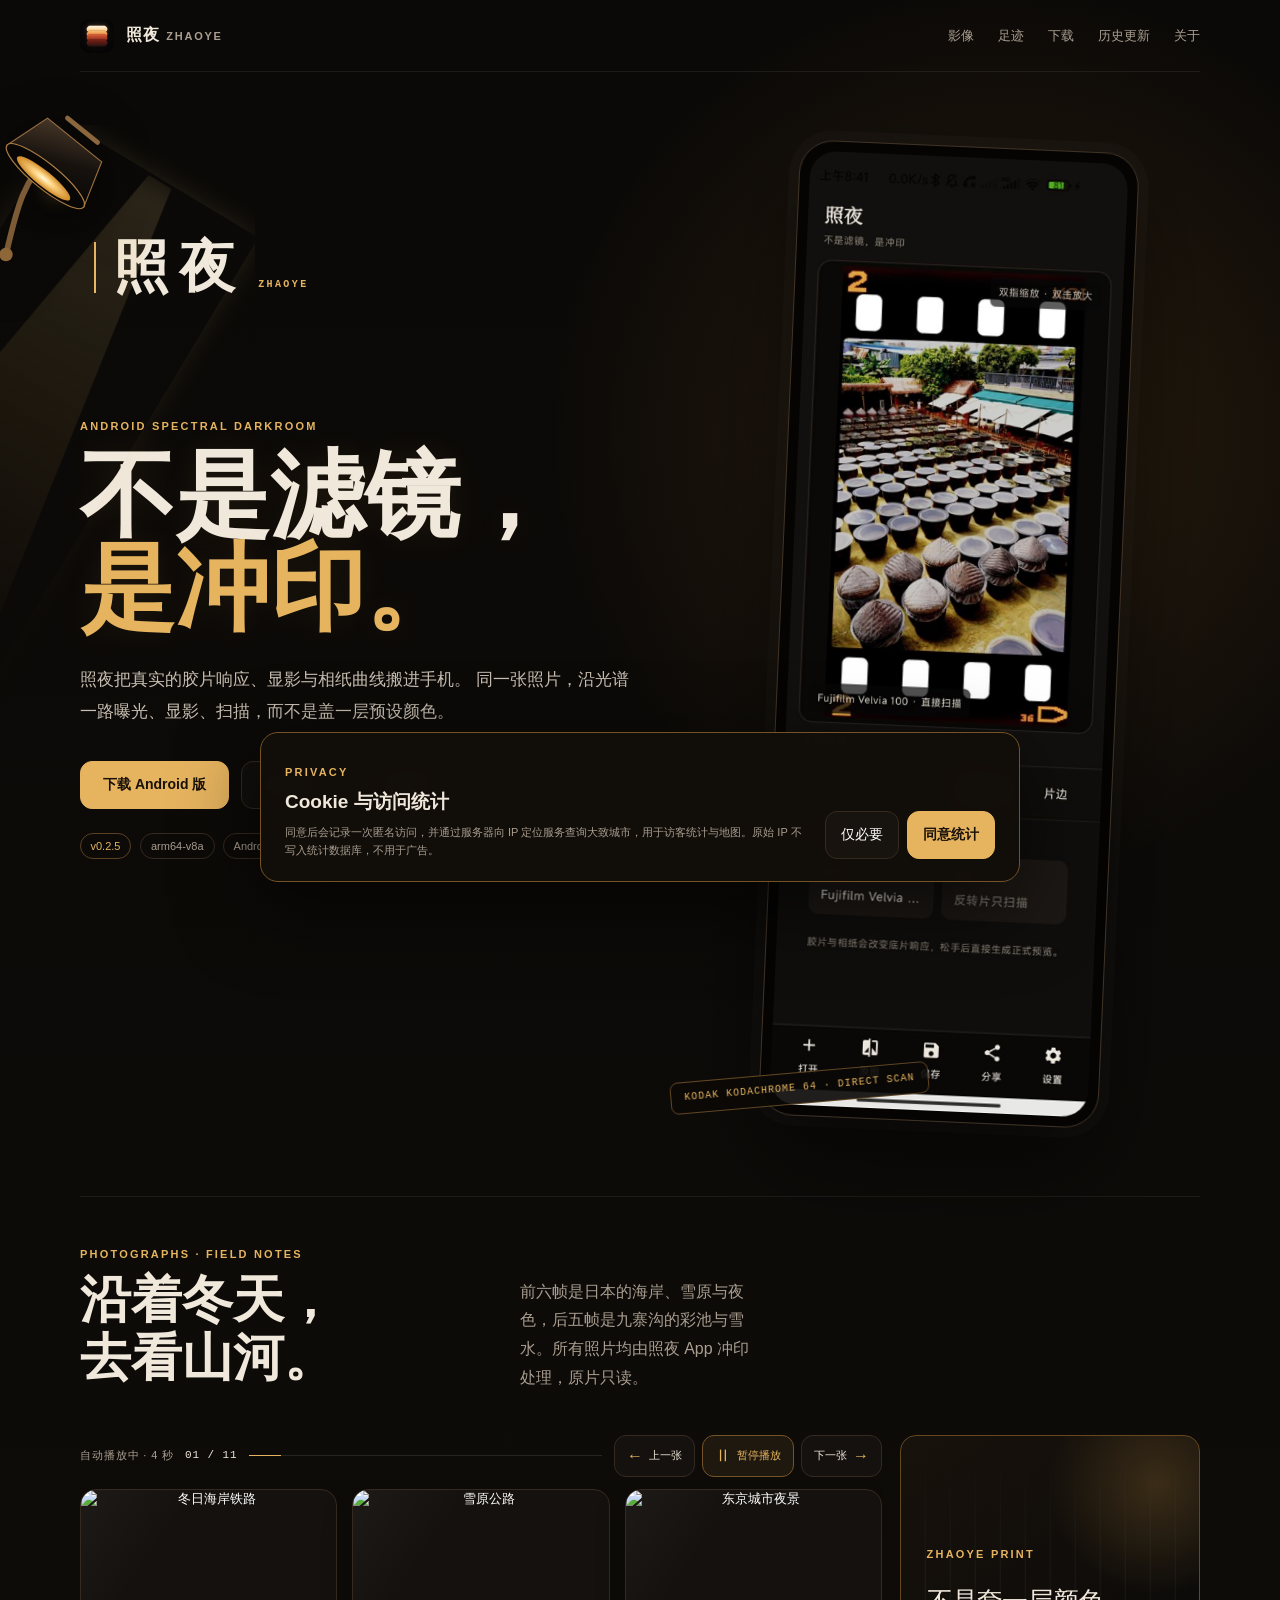
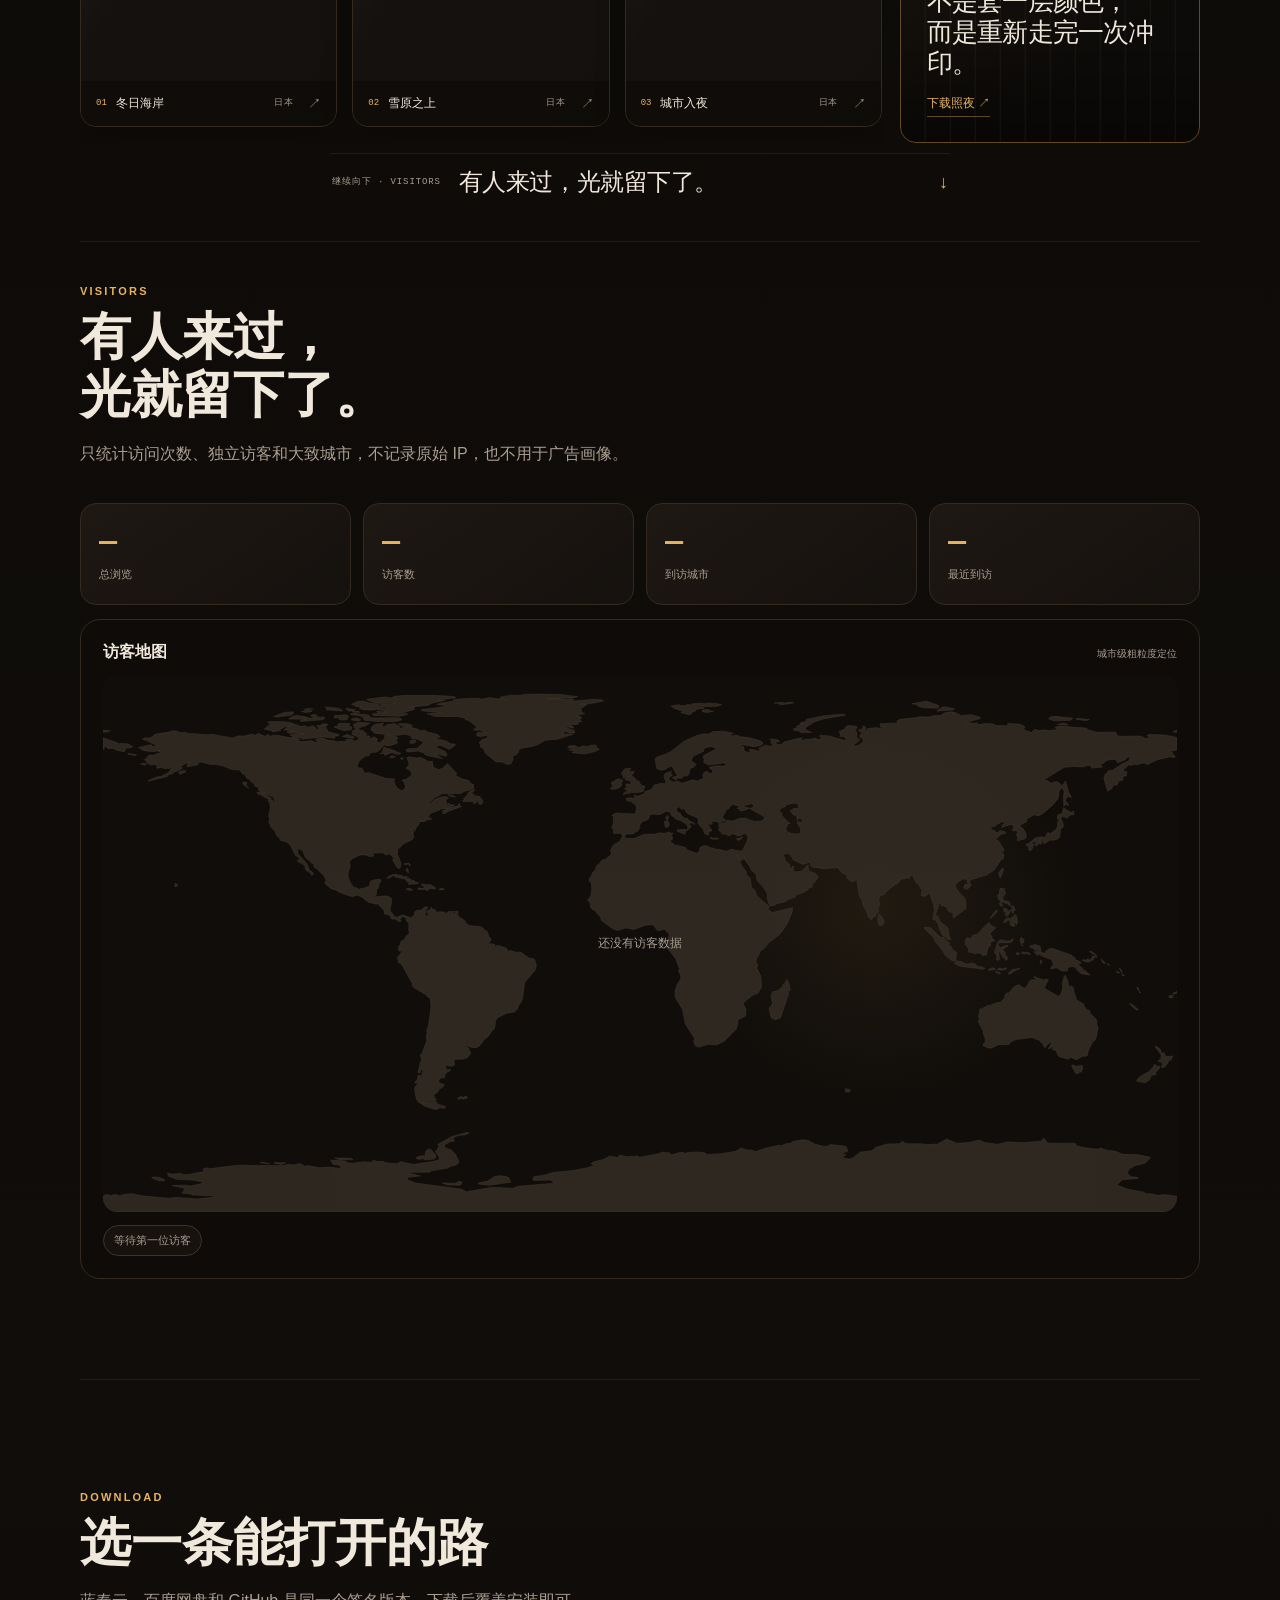
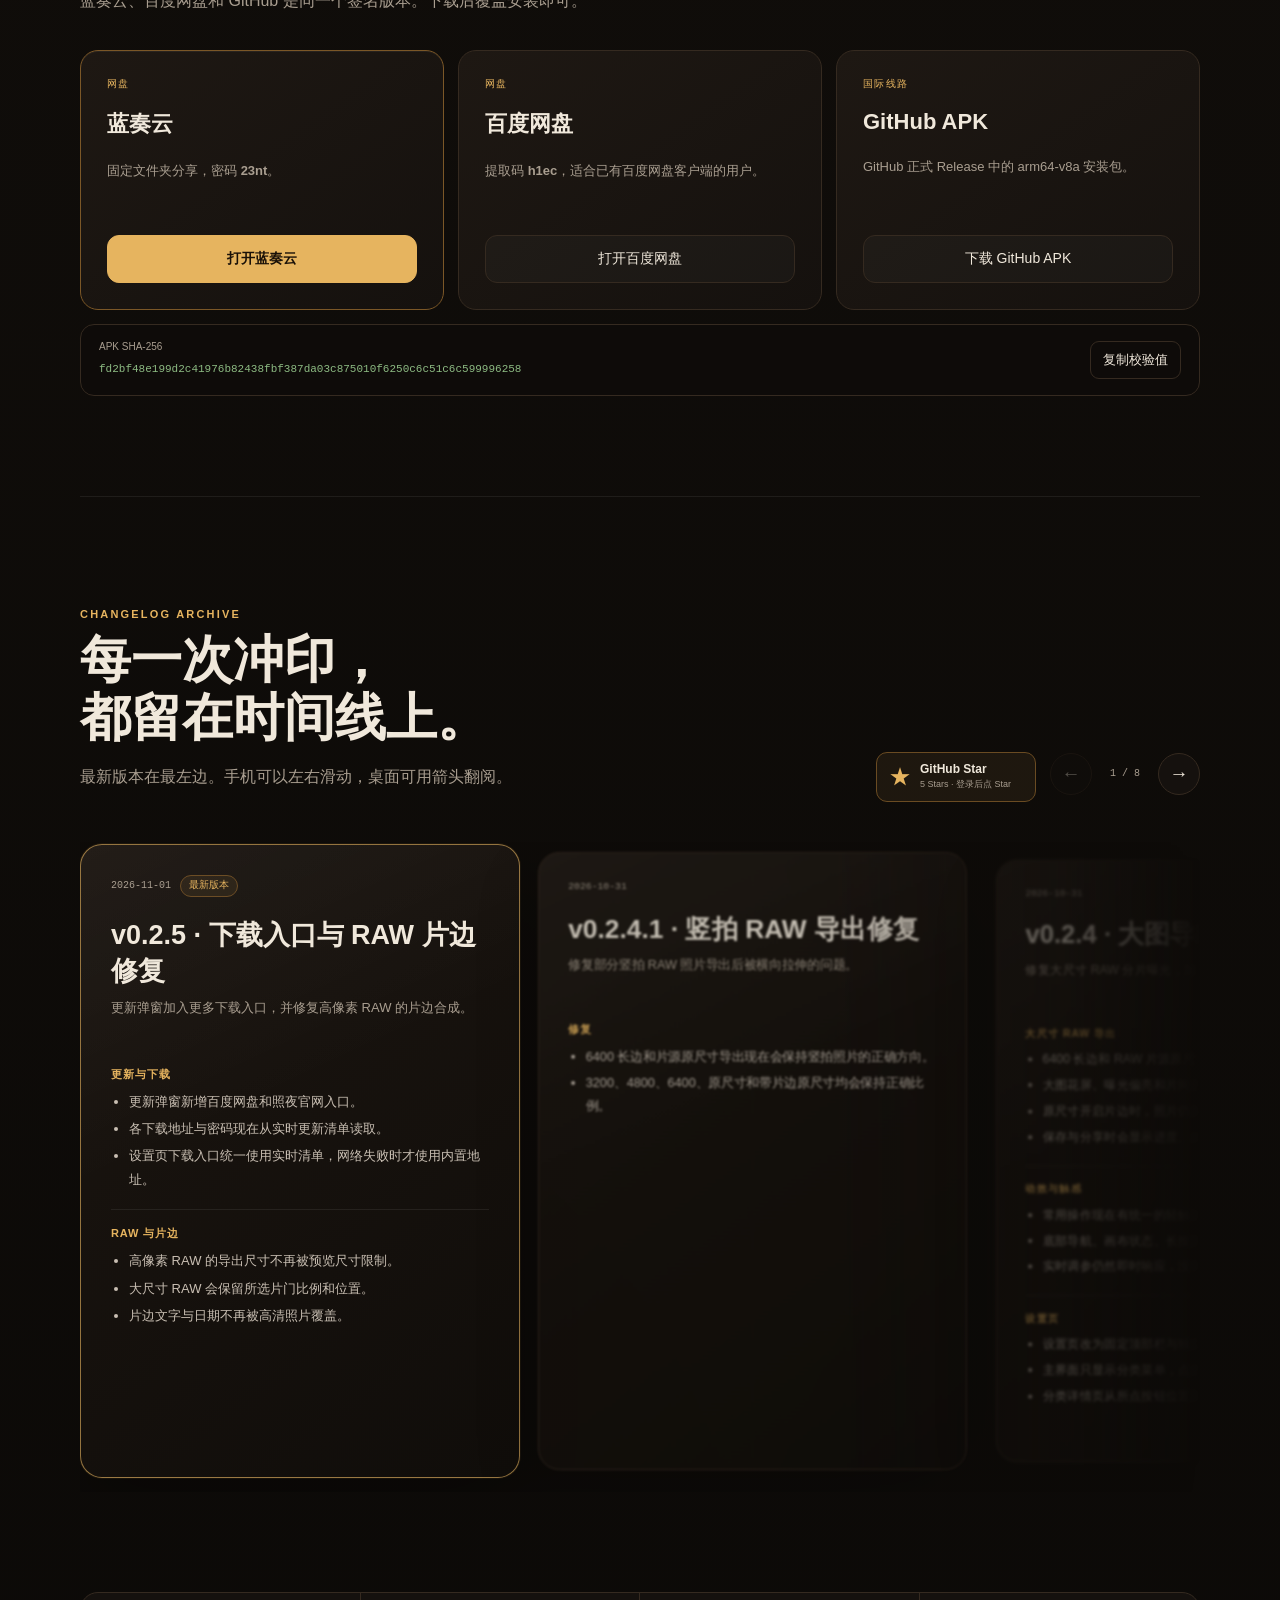
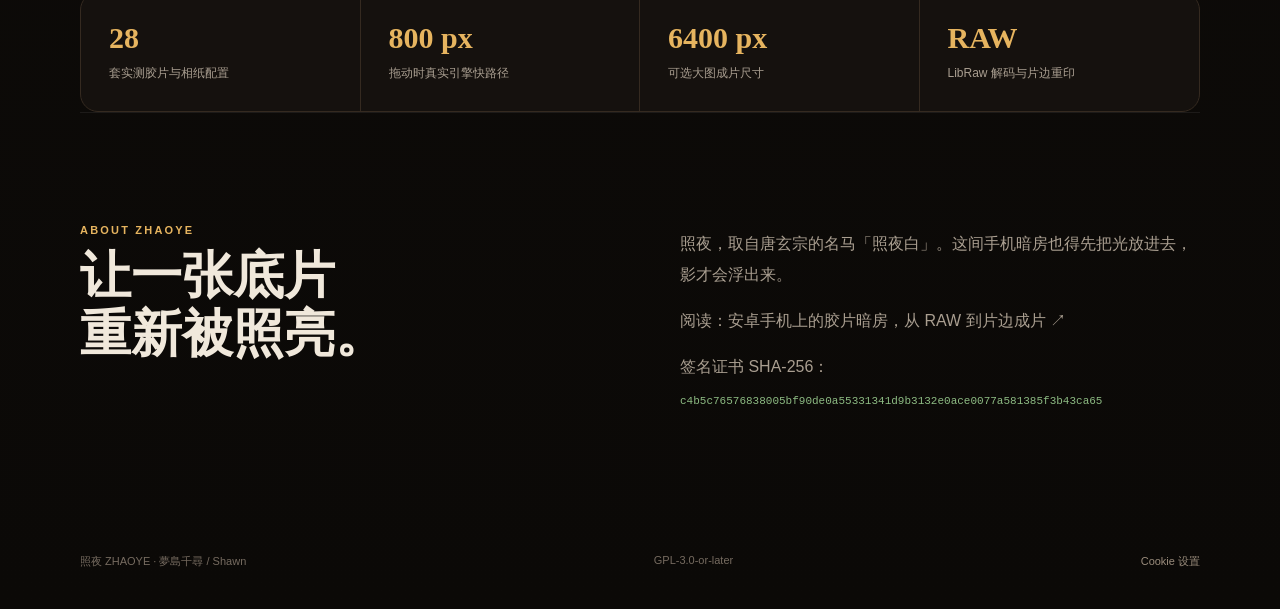
==== commit 17f13f5a: "官网增加使用说明入口与截图箭头导览" ====
--- a/site/zhaoye/index.html
+++ b/site/zhaoye/index.html
@@ -137,6 +137,7 @@
         <div class="hero-actions">
           <a class="button primary" href="#download">下载 Android 版</a>
           <a class="button quiet" href="https://github.com/Shawn-SU-1/zhaoye" rel="noreferrer">查看源码</a>
+          <a class="button quiet" href="/guides/android-film-darkroom/">使用说明</a>
         </div>
         <div class="meta-line">
           <span id="version-badge">v0.2.5</span>
--- a/site/zhaoye/styles.css
+++ b/site/zhaoye/styles.css
@@ -978,6 +978,123 @@
   font-size: 16px;
   line-height: 1.9;
 }
+.guide-quickstart {
+  padding-block: 44px 48px;
+  border-bottom: 1px solid var(--line);
+}
+.guide-quickstart-head {
+  display: flex;
+  align-items: flex-end;
+  justify-content: space-between;
+  gap: 32px;
+  margin-bottom: 24px;
+}
+.guide-quickstart-head h2 {
+  margin: 8px 0 0;
+  font: 500 clamp(27px, 4vw, 42px)/1.2 "Noto Serif SC", serif;
+}
+.guide-quickstart-head > p {
+  max-width: 420px;
+  margin: 0 0 4px;
+  color: var(--faint);
+  font-size: 12px;
+  line-height: 1.8;
+}
+.guide-screens {
+  display: flex;
+  gap: 13px;
+  padding-bottom: 12px;
+  overflow-x: auto;
+  overscroll-behavior-inline: contain;
+  scroll-snap-type: x mandatory;
+  scrollbar-width: none;
+}
+.guide-screens::-webkit-scrollbar { display: none; }
+.guide-screen {
+  flex: 0 0 240px;
+  display: flex;
+  flex-direction: column;
+  overflow: hidden;
+  scroll-snap-align: start;
+  border: 1px solid var(--line);
+  border-radius: 14px;
+  background: var(--panel);
+  color: var(--bone);
+  text-decoration: none;
+  transition: border-color .28s ease, transform .32s cubic-bezier(.22,1,.36,1), box-shadow .28s ease;
+}
+.guide-screen-media {
+  position: relative;
+  display: block;
+  overflow: hidden;
+}
+.guide-screen:hover {
+  transform: translateY(-4px);
+  border-color: rgba(230,180,95,.6);
+  box-shadow: 0 18px 42px rgba(0,0,0,.3);
+}
+.guide-screen img {
+  display: block;
+  width: 100%;
+  aspect-ratio: 9 / 20;
+  object-fit: cover;
+  background: #070605;
+}
+.shot-tip {
+  position: absolute;
+  z-index: 3;
+  max-width: 126px;
+  padding: 5px 8px;
+  border: 1px solid rgba(230,180,95,.8);
+  border-radius: 8px;
+  background: rgba(12,9,7,.9);
+  color: #f1d29a;
+  font: 500 9px/1.35 "Noto Sans SC", sans-serif;
+  text-align: center;
+  transform: translateX(-50%);
+  box-shadow: 0 6px 18px rgba(0,0,0,.55);
+  backdrop-filter: blur(6px);
+  pointer-events: none;
+}
+.shot-tip::after {
+  content: attr(data-arrow);
+  margin-left: 5px;
+  color: var(--amber);
+  font-size: 13px;
+}
+.shot-hotspot {
+  position: absolute;
+  z-index: 2;
+  width: 18px;
+  height: 18px;
+  border: 1px solid var(--amber);
+  border-radius: 50%;
+  background: rgba(230,180,95,.18);
+  box-shadow: 0 0 0 5px rgba(230,180,95,.13), 0 0 20px rgba(230,180,95,.45);
+  transform: translate(-50%, -50%);
+  animation: shot-hotspot 1.8s ease-in-out infinite;
+  pointer-events: none;
+}
+@keyframes shot-hotspot {
+  0%, 100% { scale: .88; opacity: .7; }
+  50% { scale: 1.12; opacity: 1; }
+}
+.guide-screen > span {
+  padding: 14px 14px 0;
+  font-size: 13px;
+  font-weight: 500;
+}
+.guide-screen > span b {
+  margin-right: 6px;
+  color: var(--amber);
+  font: 9px/1 ui-monospace, monospace;
+}
+.guide-screen > small {
+  padding: 7px 14px 14px;
+  color: var(--faint);
+  font-size: 10px;
+  line-height: 1.65;
+}
 .guide-layout {
   display: grid;
   grid-template-columns: minmax(0, 1fr) 270px;
@@ -1045,6 +1162,21 @@
 .guide-aside dt { color: var(--faint); }
 .guide-aside dd { color: var(--bone); text-align: right; }
 .guide-aside > a { color: var(--amber); font-size: 11px; text-decoration: none; }
+.guide-toc {
+  display: grid;
+  gap: 8px;
+  margin-top: 20px;
+  padding-top: 18px;
+  border-top: 1px solid rgba(255,255,255,.07);
+}
+.guide-toc .eyebrow { margin-bottom: 2px; }
+.guide-toc a {
+  color: #b8aea2;
+  font-size: 11px;
+  text-decoration: none;
+  transition: color .2s ease, transform .2s ease;
+}
+.guide-toc a:hover { color: var(--amber); transform: translateX(2px); }
 .guide-page footer a { color: #9a8c7c; text-decoration: none; }
 .guide-page footer a:hover { color: var(--amber); }
 
@@ -1097,6 +1229,8 @@
   .features article:nth-child(-n+2) { border-bottom: 1px solid var(--line); }
   .checksum, footer { align-items: flex-start; flex-direction: column; }
   .guide-main { padding-block: 126px 70px; }
+  .guide-quickstart-head { align-items: flex-start; flex-direction: column; gap: 10px; }
+  .guide-quickstart-head > p { max-width: 620px; }
   .guide-layout { grid-template-columns: 1fr; gap: 30px; }
   .guide-aside { position: static; order: -1; }
 }
@@ -1171,6 +1305,7 @@
   .lightbox-prev { left: 8px; }
   .lightbox-next { right: 8px; }
   .lightbox-caption { max-width: calc(100vw - 112px); }
+  .guide-screen { flex-basis: min(74vw, 250px); }
   .film-label { left: 0; }
 }
 
